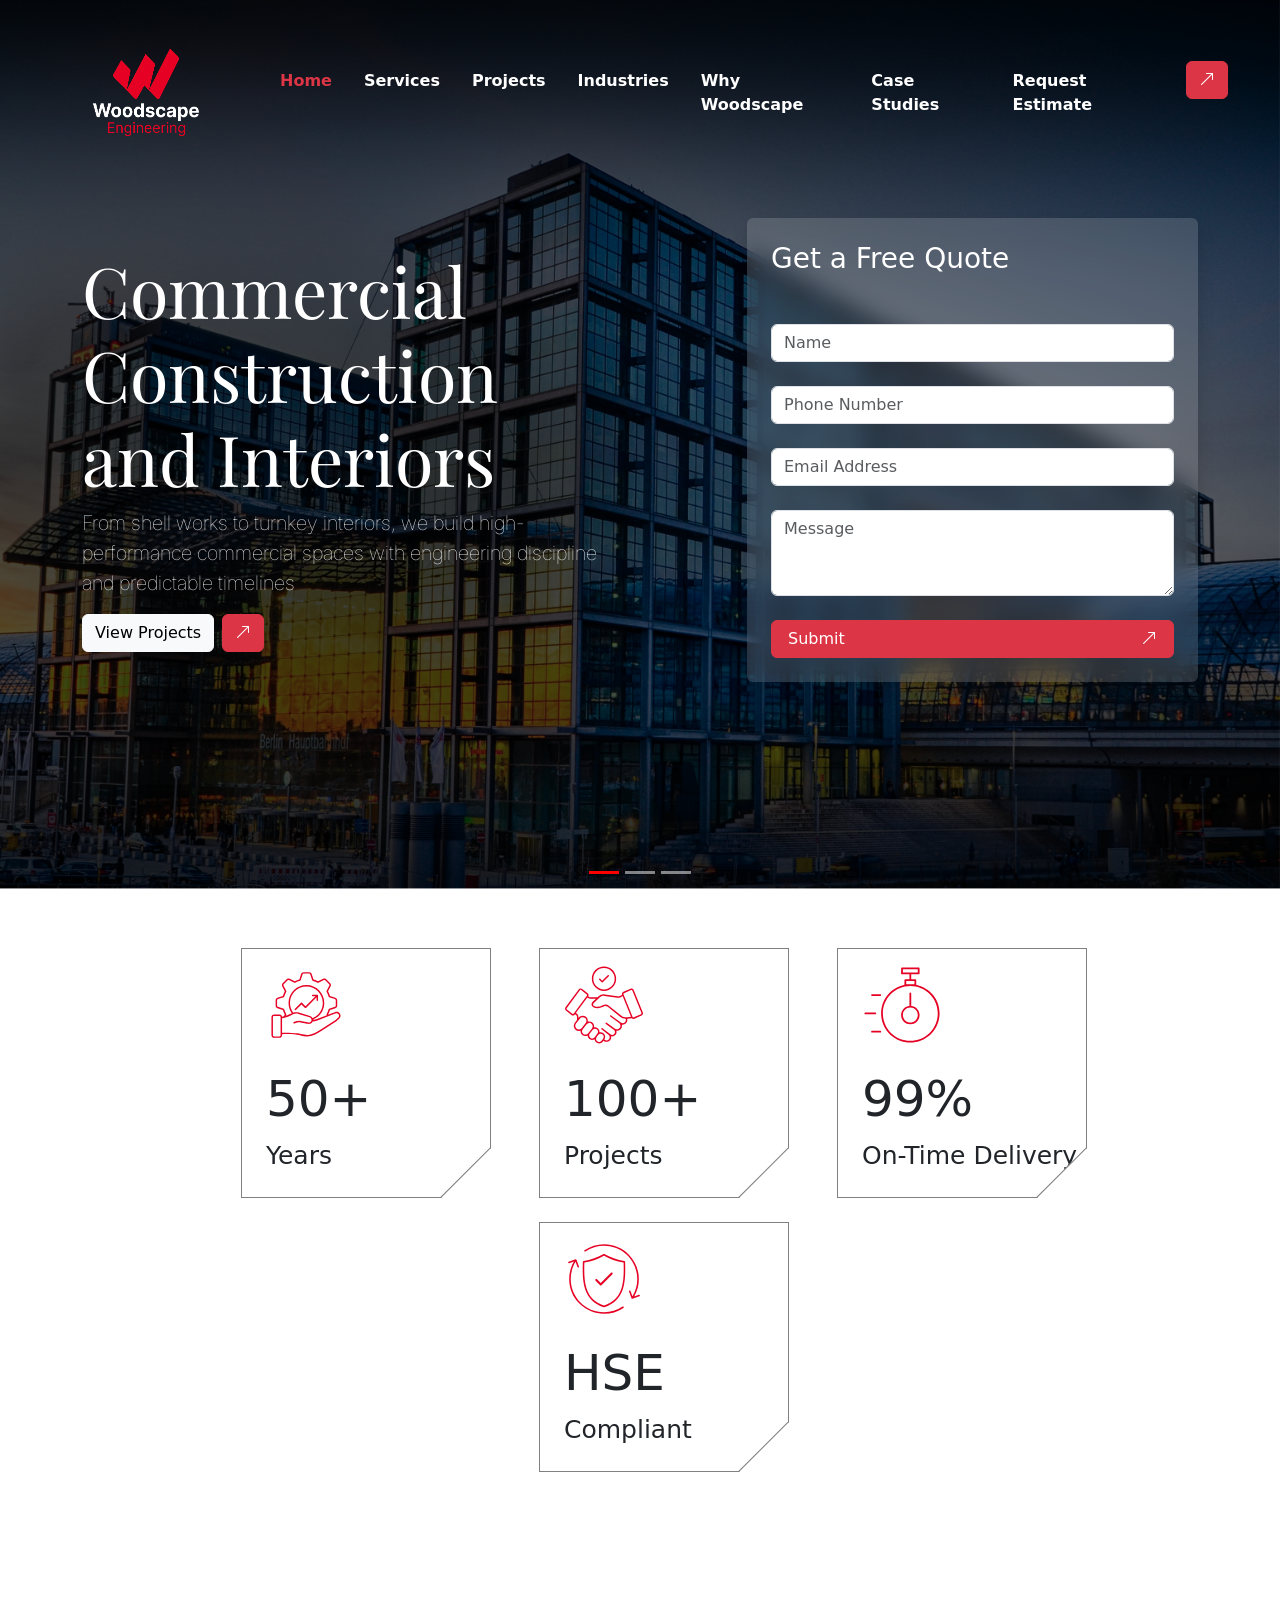
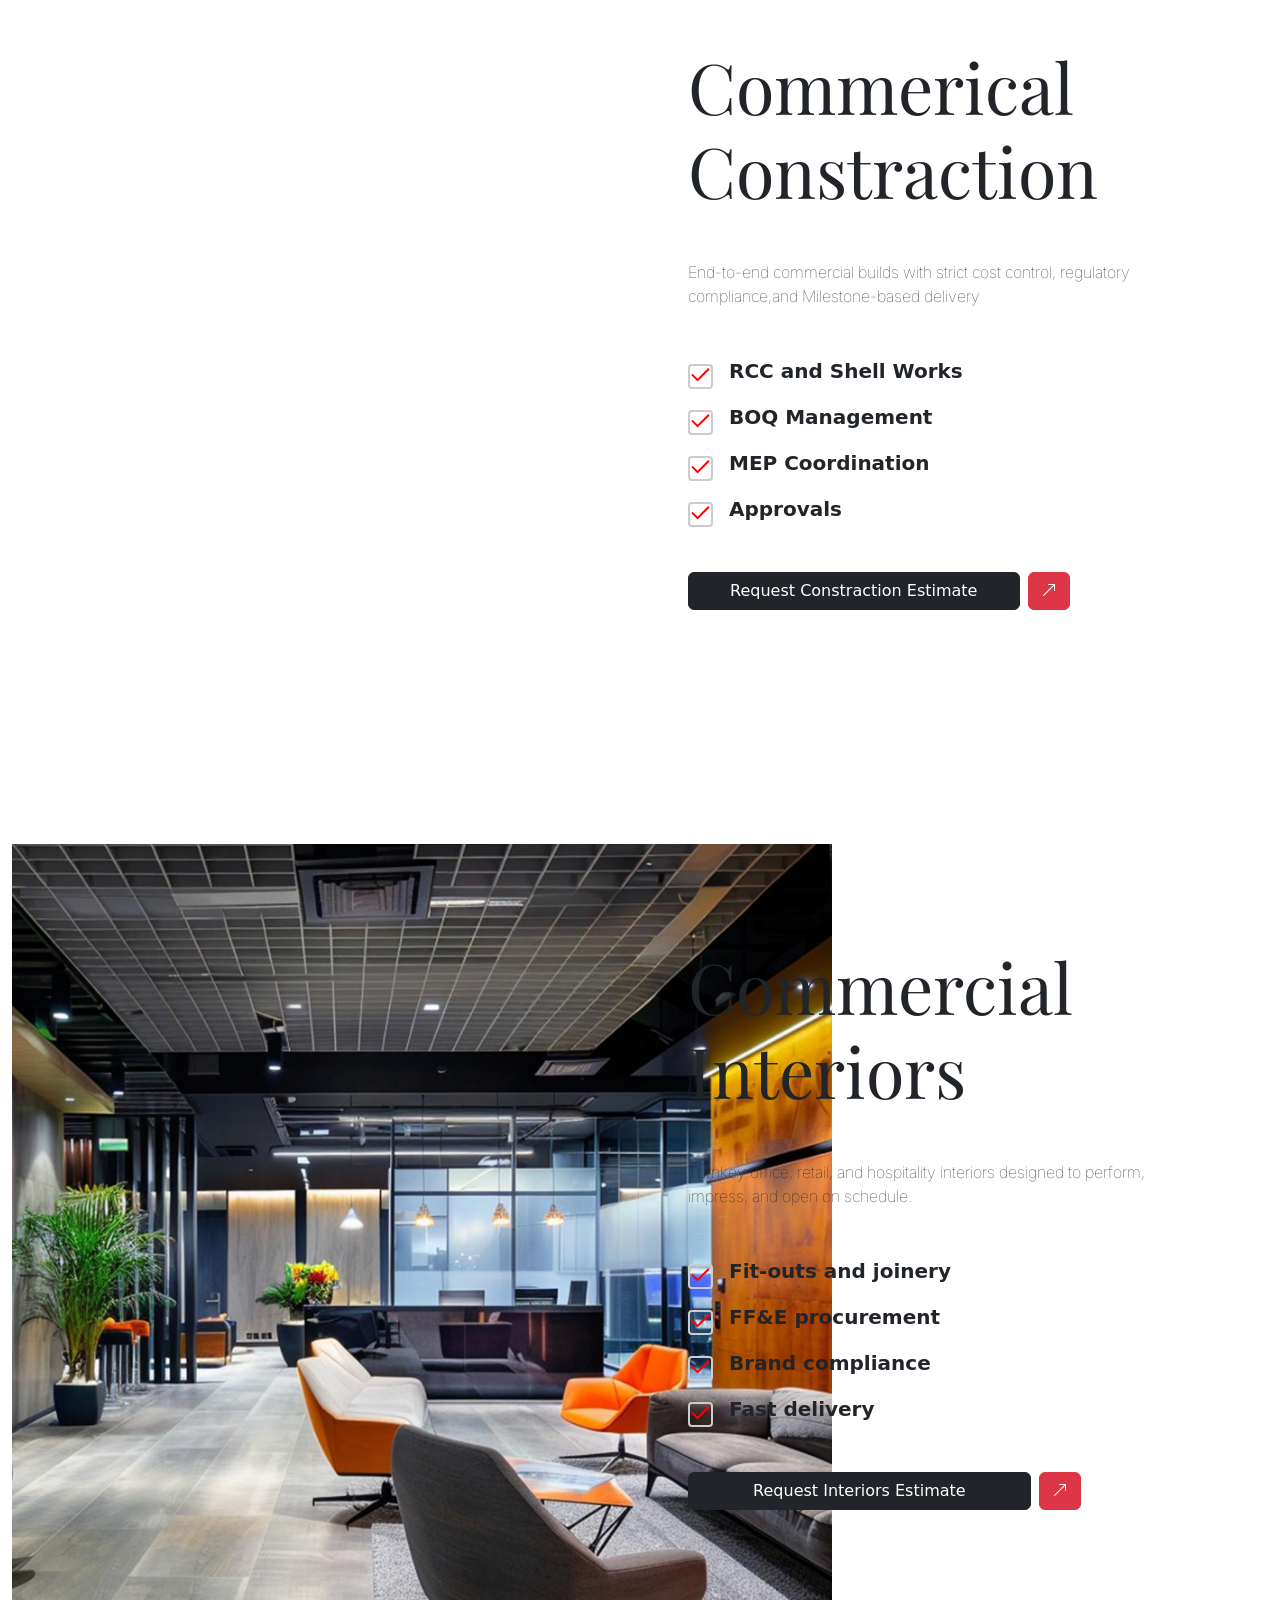
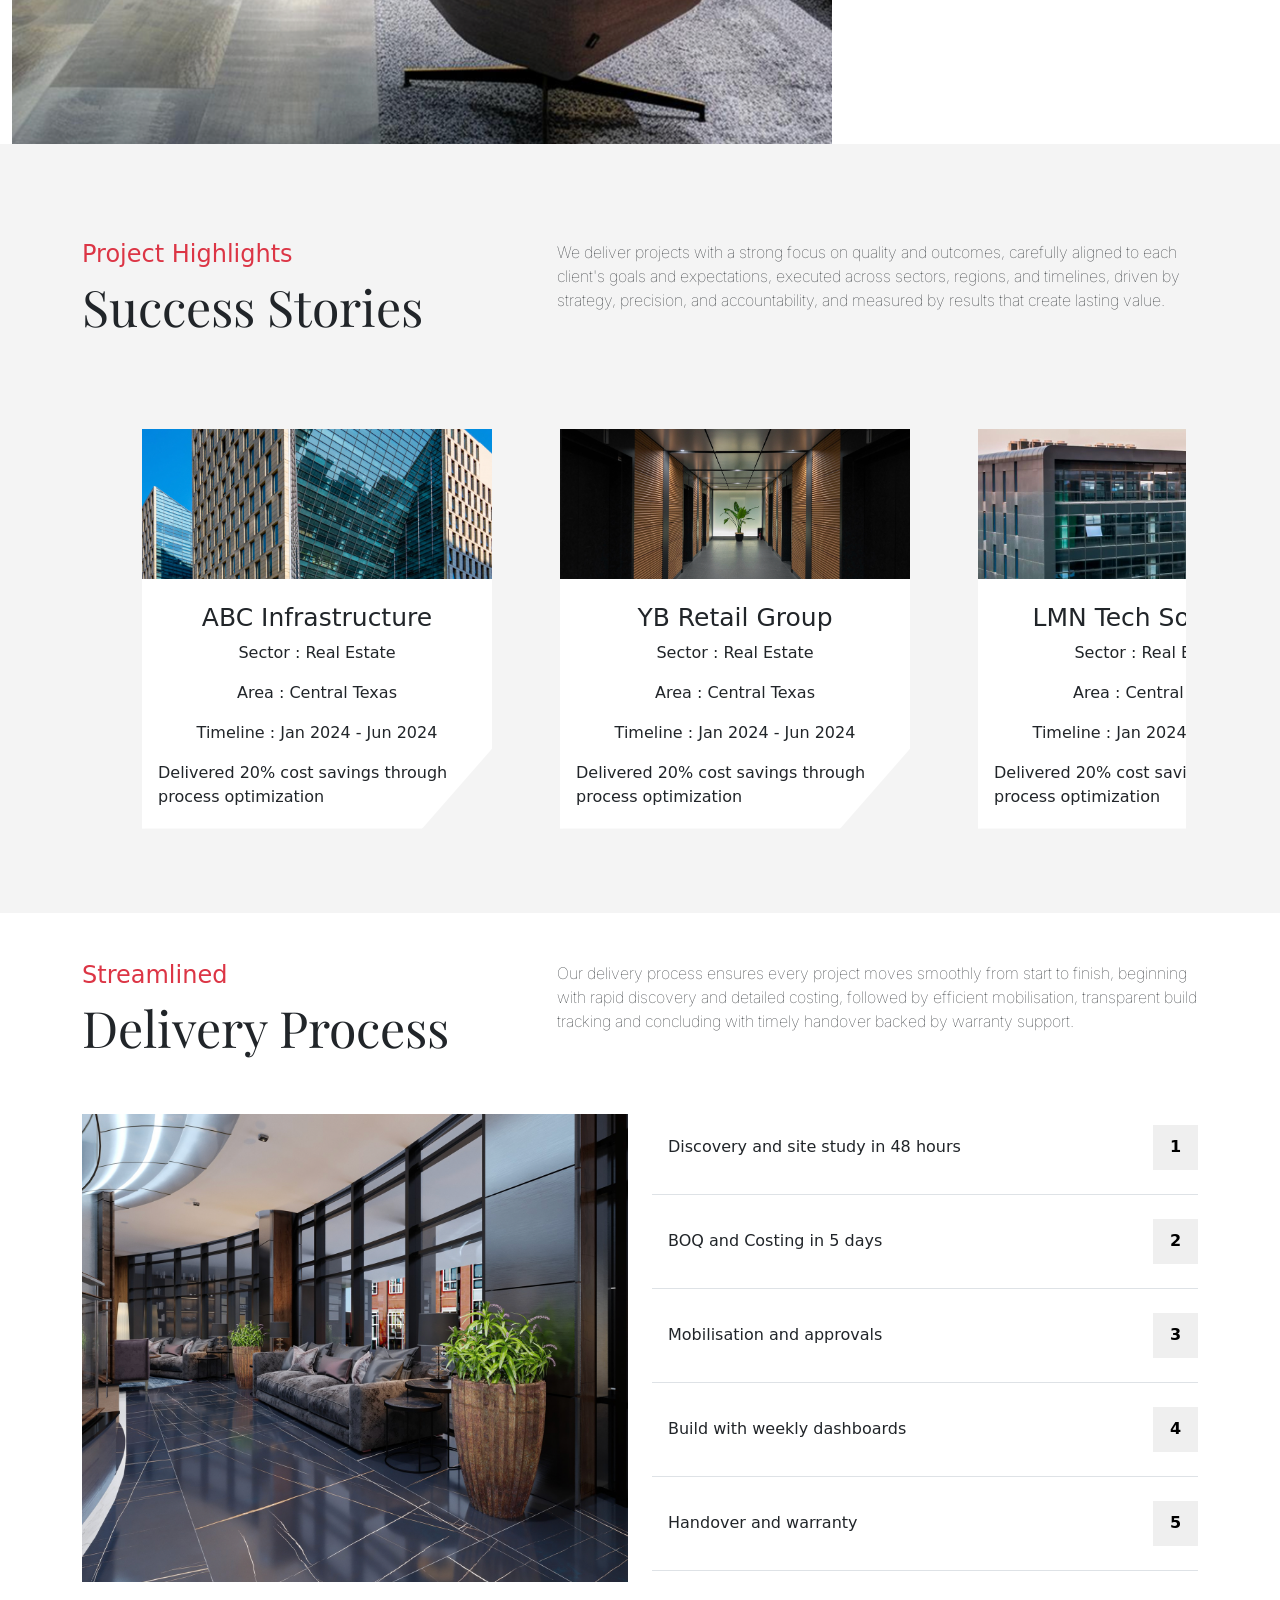
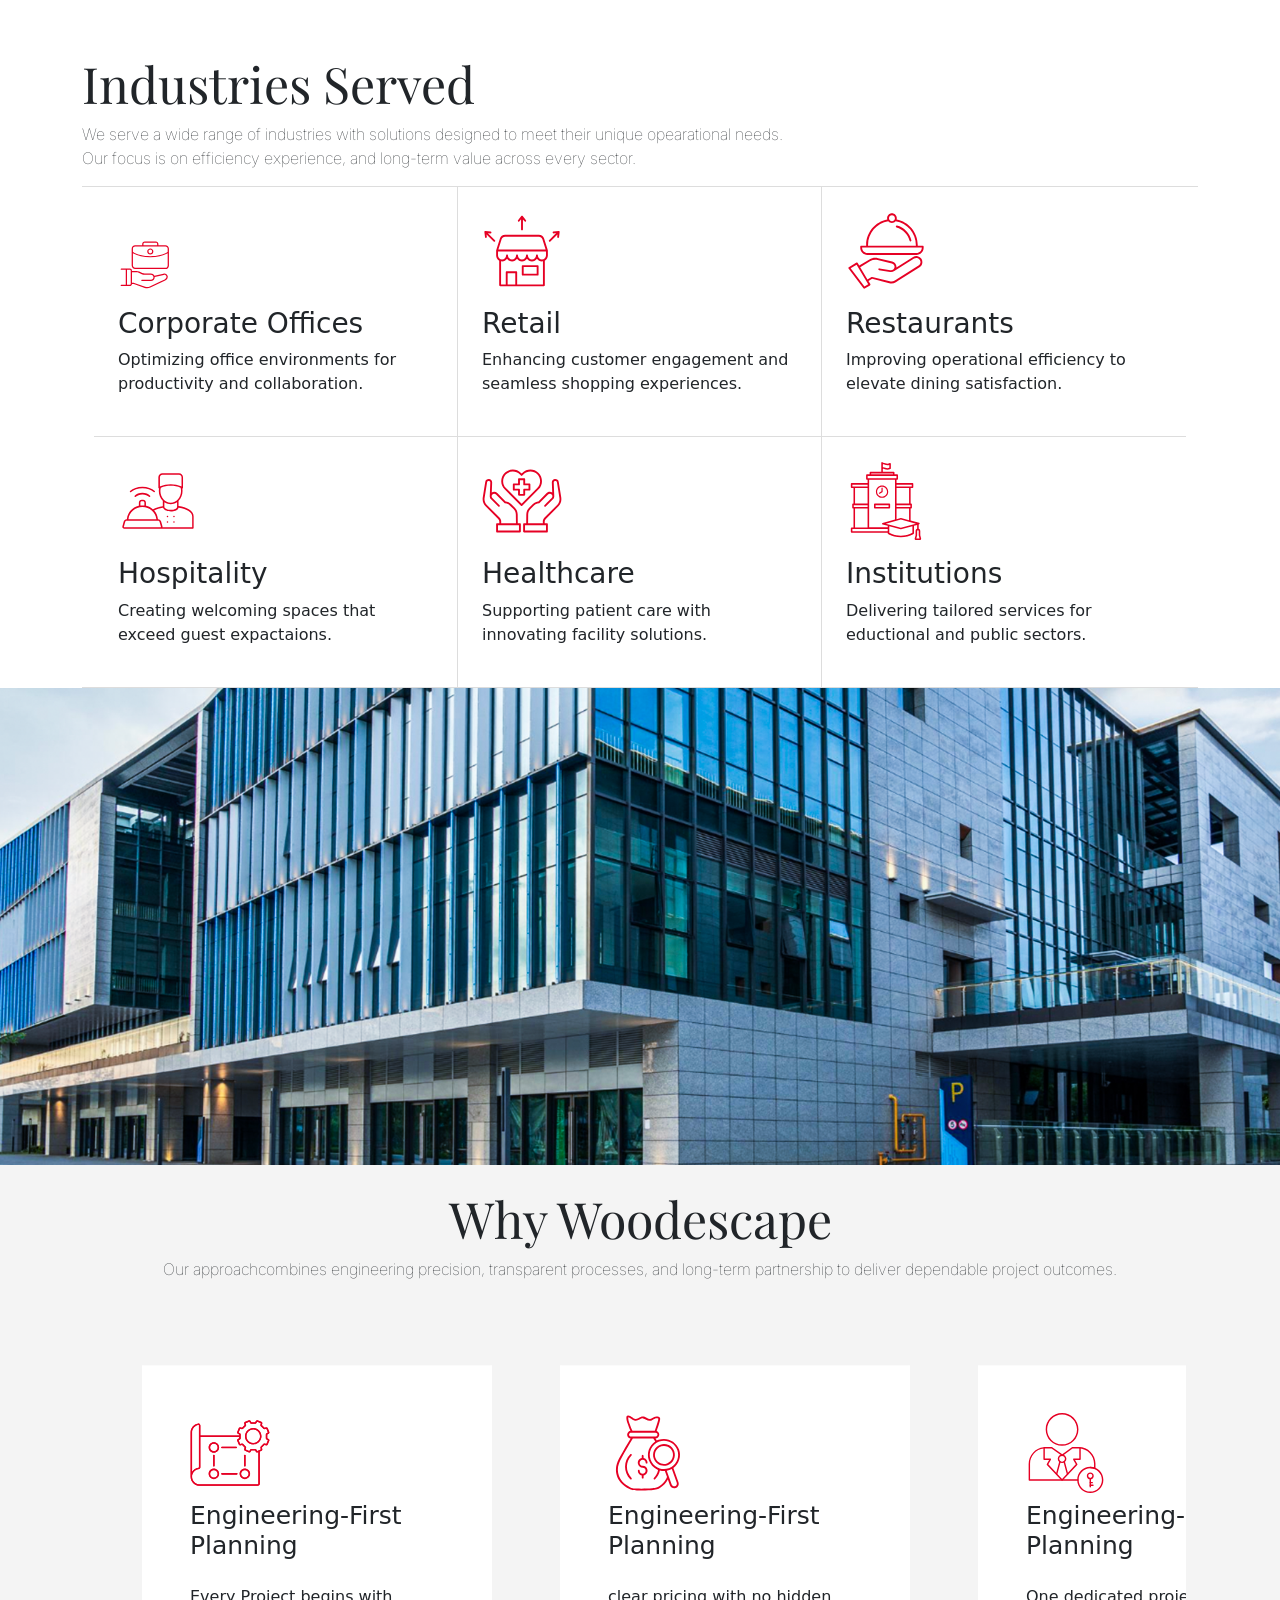
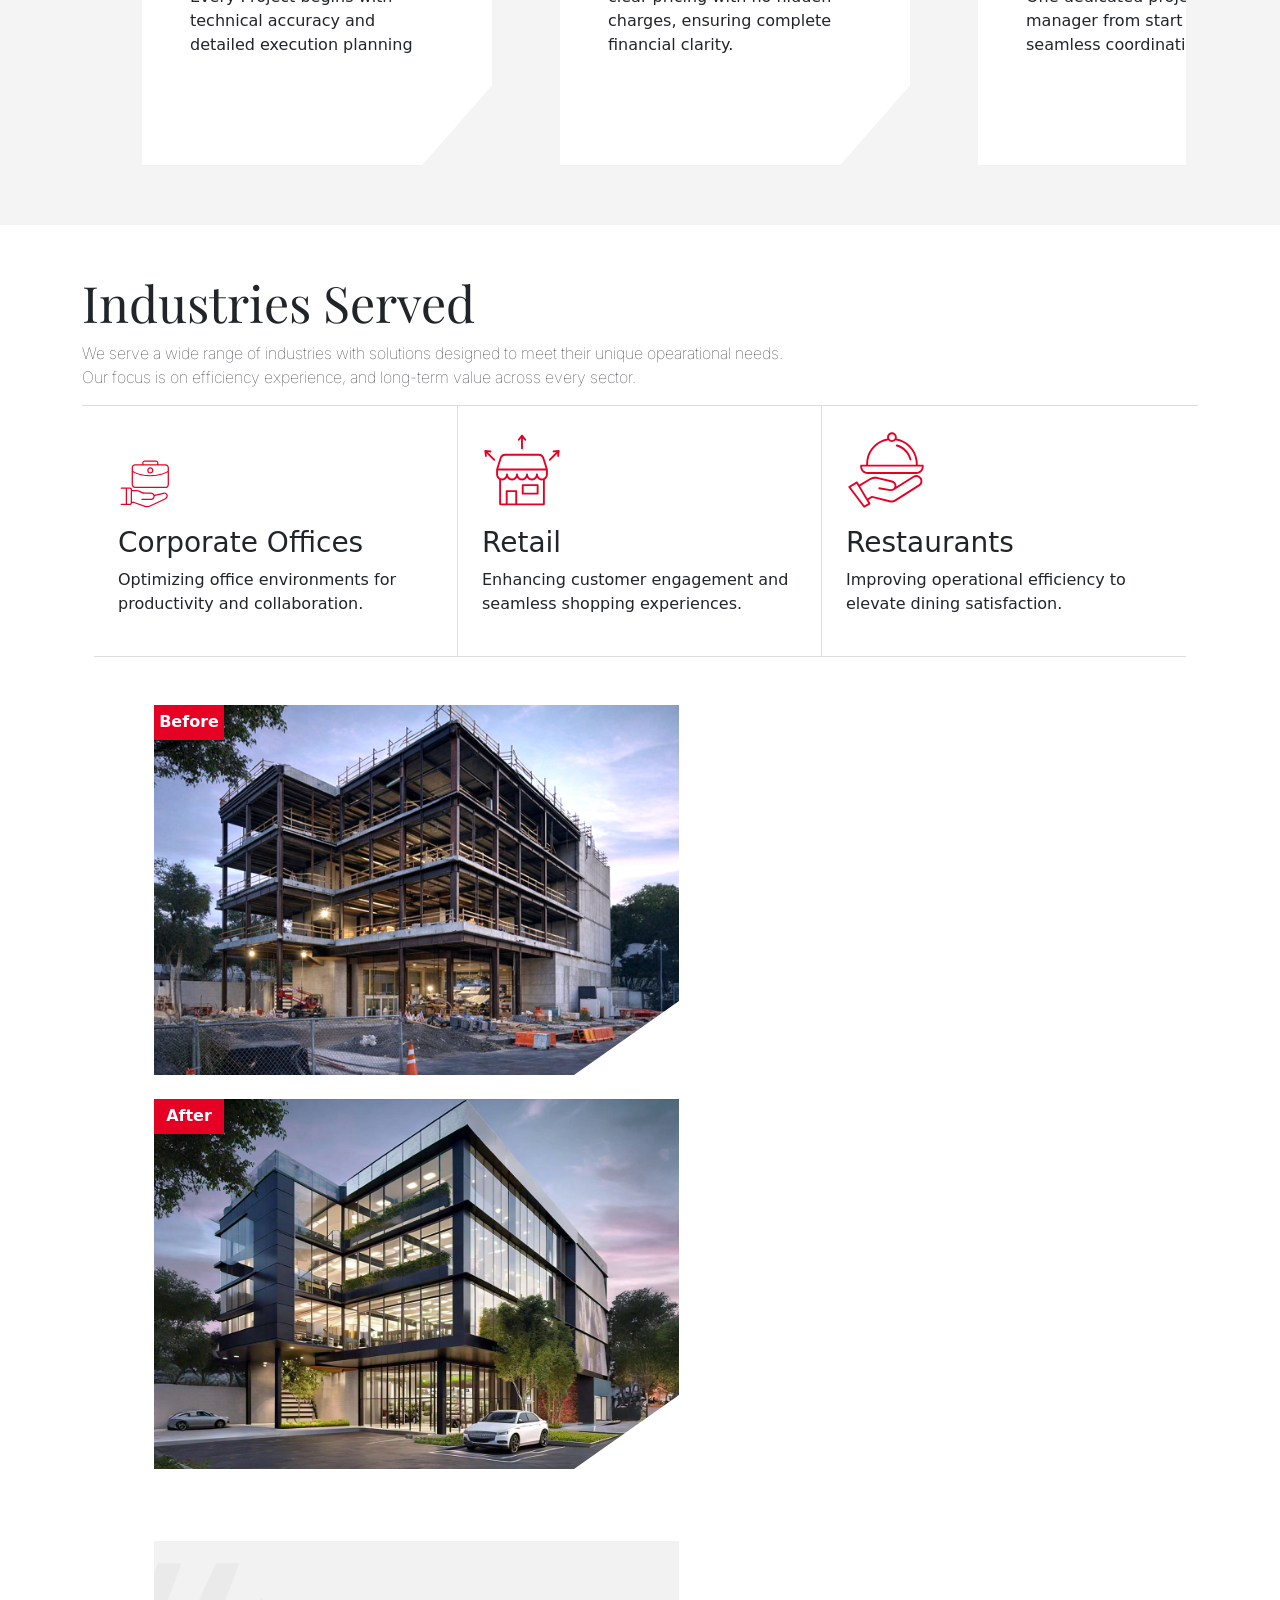
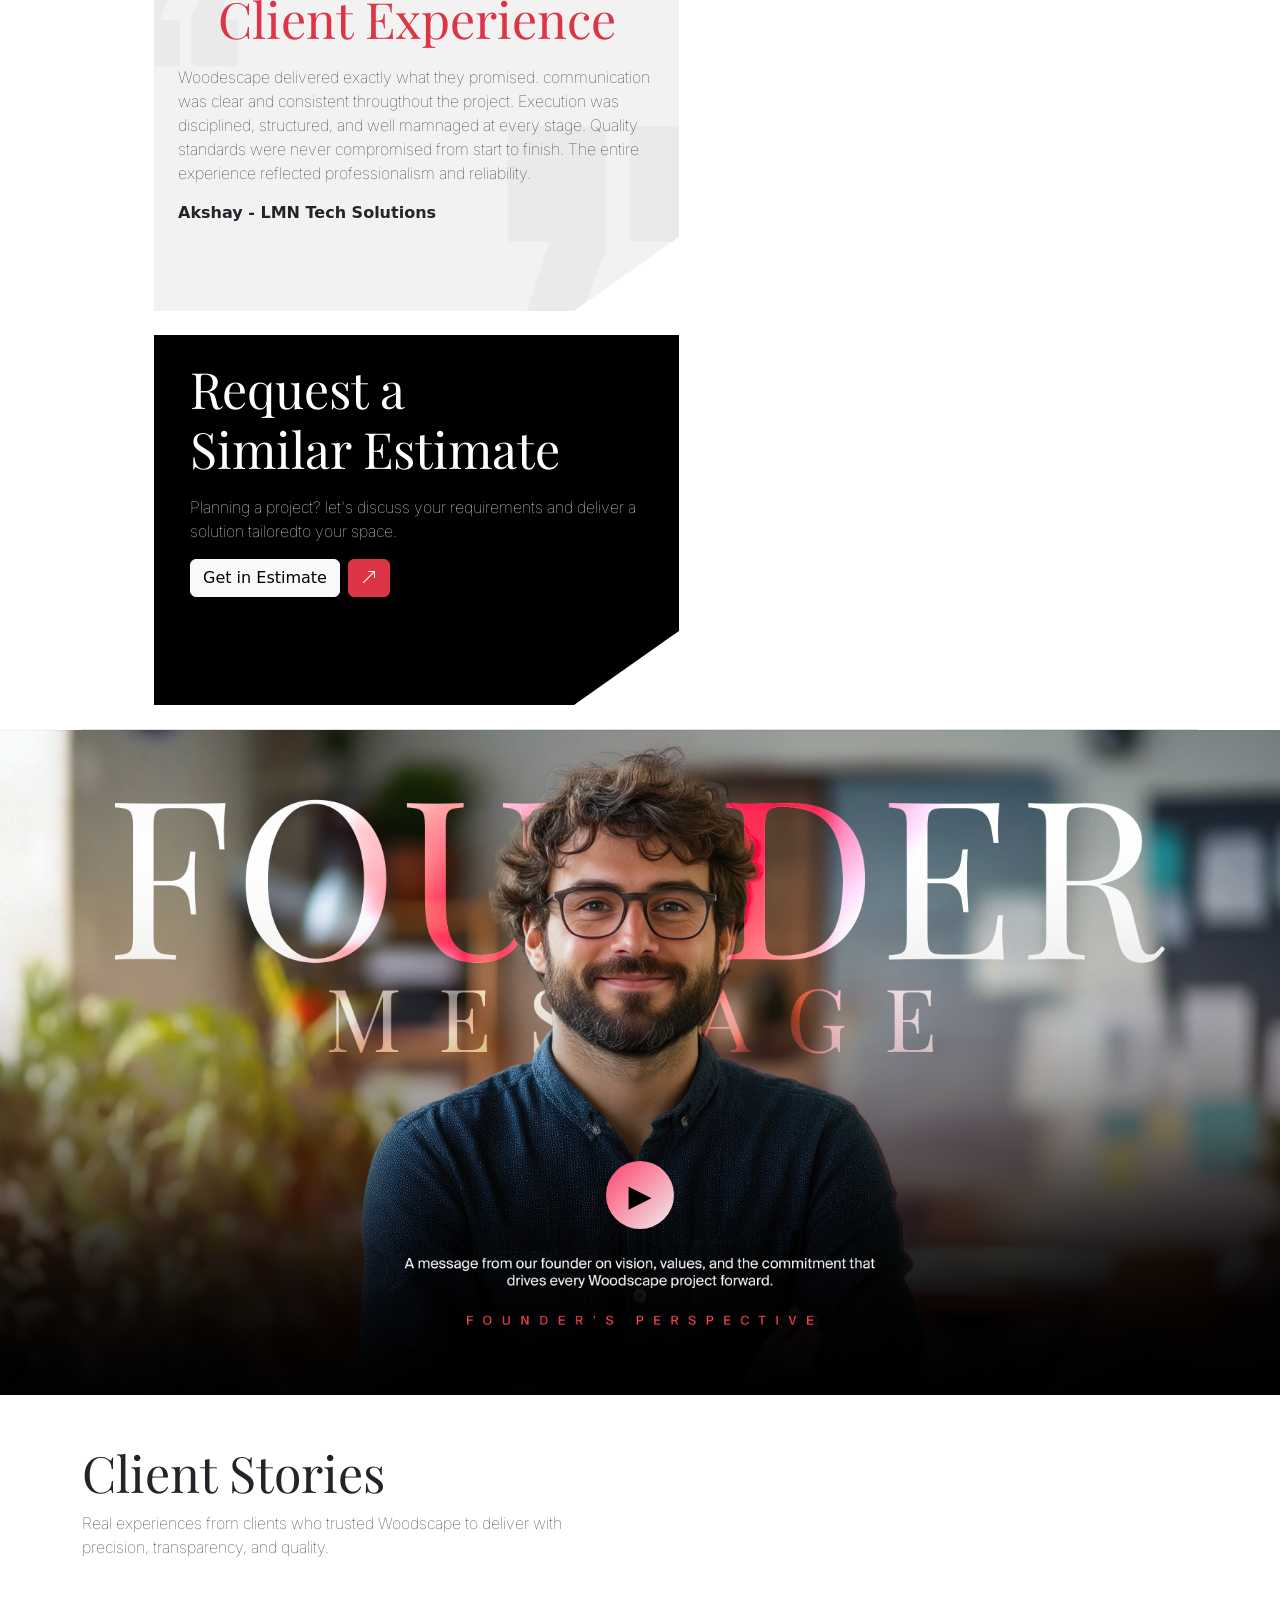
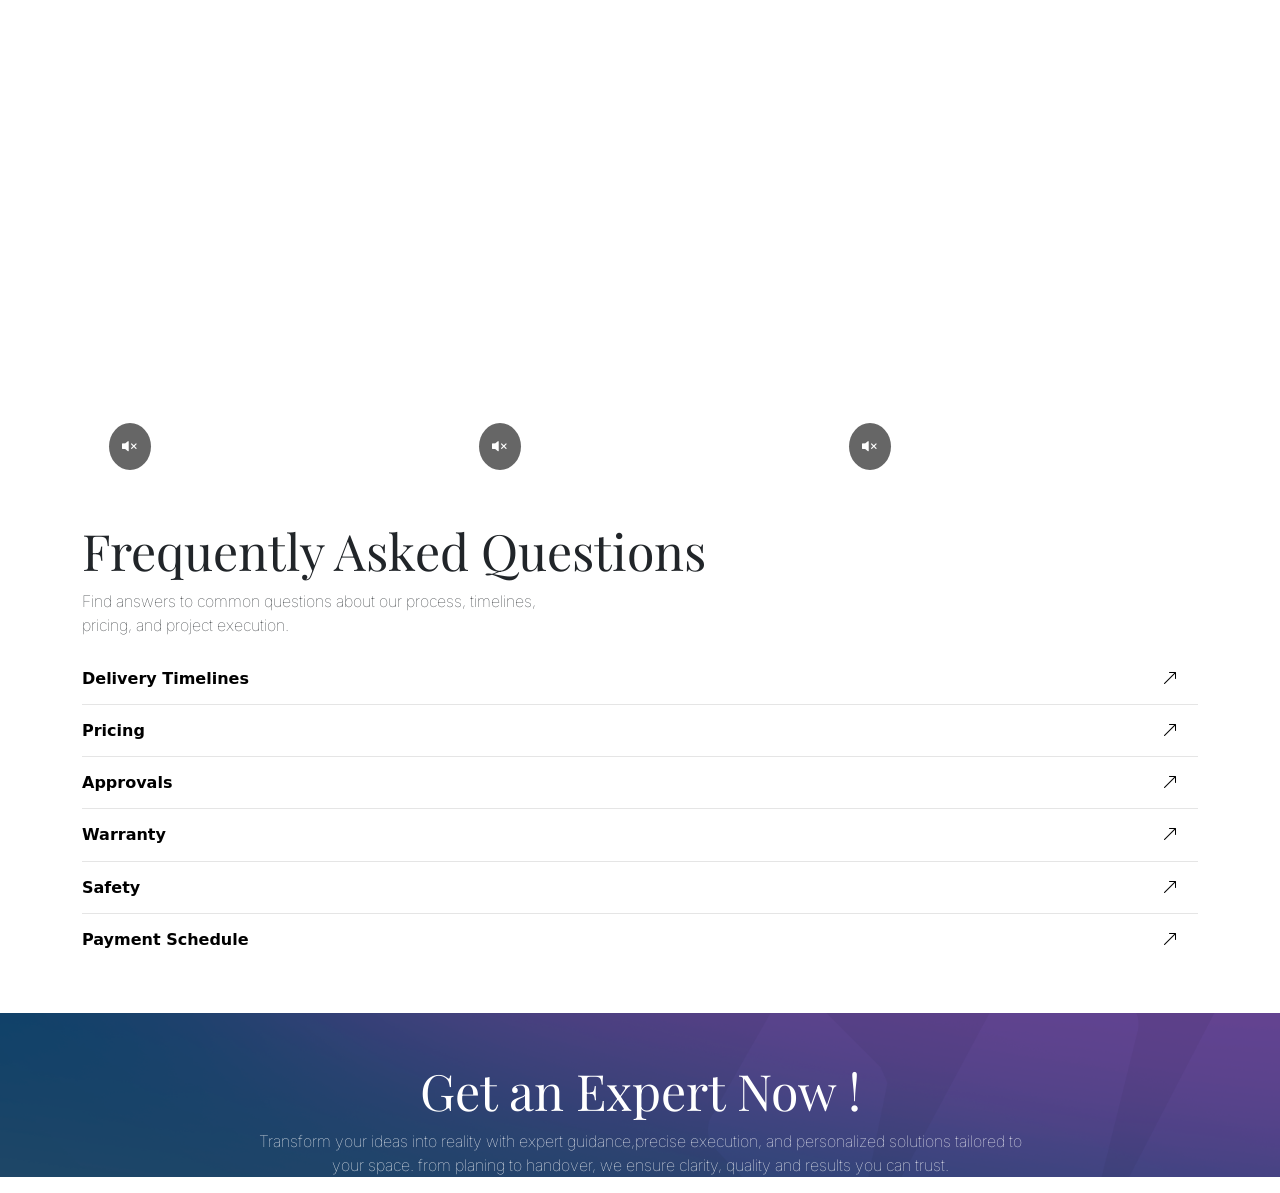
==== index.html @ 1abcd447 "update" ====
<!DOCTYPE html>
<html lang="en">
<head>
    <meta charset="UTF-8">
    <meta name="viewport" content="width=device-width, initial-scale=1.0">
    <title>Woodescape</title>
    <link rel="stylesheet" href="css/bootstrap.min.css">
    <link rel="stylesheet" href="css/index.css">
    <link rel="stylesheet" href="https://cdn.jsdelivr.net/npm/bootstrap-icons@1.13.1/font/bootstrap-icons.min.css">
    <link rel="preconnect" href="https://fonts.googleapis.com">
    <link rel="preconnect" href="https://fonts.gstatic.com" crossorigin>
    <link href="https://fonts.googleapis.com/css2?family=Playfair+Display:ital,wght@0,400..900;1,400..900&family=Questrial&display=swap" rel="stylesheet">
    <link rel="preconnect" href="https://fonts.googleapis.com">
    <link rel="preconnect" href="https://fonts.gstatic.com" crossorigin>
    <link href="https://fonts.googleapis.com/css2?family=Inter:ital,opsz,wght@0,14..32,100..900;1,14..32,100..900&family=Playfair+Display:ital,wght@0,400..900;1,400..900&family=Questrial&display=swap" rel="stylesheet">

</head>
<body>

    <!-- header section here -->
   <section class="header container-fluid p-0">
    <!-- navbar -->
        <nav class="navbar navbar-expand-lg bg-transparent header-nav">
            <div class="container-fluid align-items-center fw-bold">
                <a class="navbar-brand text-white ms-4" href="#"><img src="brand/Woodescape Logo.png" alt="" style="width: 220px; height: 160px;"></a>

                <button class="navbar-toggler" type="button" data-bs-toggle="collapse"
                    data-bs-target="#navbarSupportedContent" aria-controls="navbarSupportedContent"
                    aria-expanded="false" aria-label="Toggle navigation">
                    <span class="navbar-toggler-icon"></span>
                </button>

                <div class="collapse navbar-collapse me-4" id="navbarSupportedContent">
                    <ul class="navbar-nav ms-auto mb-2 mb-lg-0">
                        <li class="nav-item me-3">
                            <a class="nav-link text-danger" href="#">Home</a>
                        </li>

                        <li class="nav-item me-3">
                            <a class="nav-link text-white" href="#">Services</a>
                        </li>
                         <li class="nav-item me-3">
                            <a class="nav-link text-white" href="#">Projects</a>
                        </li>
                         <li class="nav-item me-3">
                            <a class="nav-link text-white" href="#">Industries</a>
                        </li>
                         <li class="nav-item me-3">
                            <a class="nav-link text-white" href="#">Why Woodscape</a>
                        </li>
                        <li class="nav-item me-3">
                            <a class="nav-link text-white" href="#">Case Studies</a>
                        </li>
                        <li class="nav-item me-3">
                            <a class="nav-link text-white" href="#">Request Estimate</a>
                        </li>
                        <li class="nav-item me-3">
                            <a class="btn btn-danger text-white" href="#"><i class="bi bi-arrow-up-right"></i></a>
                        </li>
                        
                    </ul>
                </div>
            </div>
        </nav>
       <!-- Carousel Images Only -->
        <div id="heroCarousel" class="carousel slide" data-bs-ride="carousel" data-bs-interval="6000">
            <!-- Indicators -->
                <div class="carousel-indicators">
                <button type="button" data-bs-target="#heroCarousel" data-bs-slide-to="0" class="active"></button>
                <button type="button" data-bs-target="#heroCarousel" data-bs-slide-to="1"></button>
                <button type="button" data-bs-target="#heroCarousel" data-bs-slide-to="2"></button>
                </div>

            <div class="carousel-inner">

                <div class="carousel-item active">
                    <img src="images/homebanner.png" class="d-block w-100 carousel-img">
                </div>

                <div class="carousel-item">
                    <img src="images/homebanner.png" class="d-block w-100 carousel-img">
                </div>

                <div class="carousel-item">
                    <img src="images/homebanner.png" class="d-block w-100 carousel-img">
                </div>

            </div>
        </div>


        <!-- 🔥 STATIC CONTENT OVER CAROUSEL -->
        <div class="hero-overlay d-flex align-items-center">
            <div class="container">
                <div class="row align-items-center">

                    <!-- Left Content -->
                    <div class="col-md-6 text-white">
                        <h2 class="fw-light playfair-display-title" style="font-size:70px;">
                            Commercial Construction and Interiors
                        </h2>

                        <p class="lead inter-para">
                            From shell works to turnkey interiors, we build high-performance commercial spaces with engineering discipline and predictable timelines
                        </p>

                        <div class="d-flex">
                            <a href="" class="btn btn-light me-2">View Projects</a>
                            <a class="btn btn-danger text-white" href="#"><i class="bi bi-arrow-up-right"></i></a>
                        </div>
                    </div>

                    <!-- Right Form -->
                    <div class="col-md-5 offset-md-1">
                        <div class="card form-card p-4 shadow border-0">
                            <h3 class="mb-5">Get a Free Quote</h3>

                            <form>
                                <div class="mb-4">
                                    <input type="text" class="form-control" placeholder="Name">
                                </div>

                                <div class="mb-4">
                                    <input type="tel" class="form-control" placeholder="Phone Number">
                                </div>

                                <div class="mb-4">
                                    <input type="email" class="form-control" placeholder="Email Address">
                                </div>

                                <div class="mb-4">
                                    <textarea class="form-control" rows="3" placeholder="Message"></textarea>
                                </div>

                                <button class="btn btn-danger w-100 d-flex justify-content-between align-items-center px-3">
                                    <span>Submit</span>
                                    <i class="bi bi-arrow-up-right"></i>
                                </button>
                            </form>
                        </div>
                    </div>

                </div>
            </div>
        </div>

   </section>
   <!-- num-count -->
   <section class="container d-flex mt-5 mb-5 num-count justify-content-center flex-wrap">
       <div class="square ms-5 mb-4">
            <div class="square2">
                <img src="/Icons/industry-01.svg" alt="" height="80px" width="80px" class="ms-4 mt-3">
                <h2 class="ms-4 mt-4" style="font-size: 50px;">50+</h2>
                <p class="ms-4" style="font-size: 25px;">Years</p>
            </div>
       </div>
       <div class="square ms-5 mb-4">
            <div class="square2">
                <img src="/Icons/deal-01.svg" alt="" height="80px" width="80px" class="ms-4 mt-3">
                <h2 class="ms-4 mt-4" style="font-size: 50px;">100+</h2>
                <p class="ms-4" style="font-size: 25px;">Projects</p>
            </div>
       </div>
       <div class="square ms-5 mb-4">
            <div class="square2">
                <img src="/Icons/on-time.svg" alt="" height="80px" width="80px" class="ms-4 mt-3">
                <h2 class="ms-4 mt-4" style="font-size: 50px;">99%</h2>
                <p class="ms-4" style="font-size: 25px;">On-Time Delivery</p>
            </div>
       </div>
       <div class="square ms-5 mb-4">
            <div class="square2">
                <img src="/Icons/regulatory-compliance-01.svg" alt="" height="80px" width="80px" class="ms-4 mt-3">
                <h2 class="ms-4 mt-4" style="font-size: 50px;">HSE</h2>
                <p class="ms-4" style="font-size: 25px;">Compliant</p>
            </div>
       </div>

   </section>

   <!-- commercial-constraction -->
   <section class="Commerical-Constraction container-fluid d-flex flex-wrap">
        <div class="sideimg sideimg-1">
            
        </div>
        <div class="content">
            <h2 class="ms-5 playfair-display-title" style="font-size: 70px; margin-top: 100px;">Commerical <br>Constraction</h2>
            <p class="ms-5 mt-5 mb-5 inter-para ">End-to-end commercial builds with strict cost control, regulatory <br> compliance,and Milestone-based delivery </p>
            <div class="form-check ms-5 align-items-center mt-3 md-2">
                <input class="form-check-input mt-2" type="checkbox" value="" id="checkChecked" checked>
                <label class="form-check-label fs-5 fw-bold ms-3" for="checkChecked">
                    RCC and Shell Works
                </label>
            </div>
            <div class="form-check ms-5 align-items-center mt-3"md-2>
                <input class="form-check-input mt-2" type="checkbox" value="" id="checkChecked" checked>
                <label class="form-check-label fs-5 fw-bold ms-3" for="checkChecked">
                    BOQ Management
                </label>
            </div>
        <div class="form-check ms-5 align-items-center mt-3"md-2>
                <input class="form-check-input mt-2" type="checkbox" value="" id="checkChecked" checked>
                <label class="form-check-label fs-5 fw-bold ms-3" for="checkChecked">
                    MEP Coordination
                </label>
            </div>
            <div class="form-check ms-5 align-items-center mt-3"md-2>
                <input class="form-check-input mt-2" type="checkbox" value="" id="checkChecked" checked>
                <label class="form-check-label fs-5 fw-bold ms-3" for="checkChecked">
                    Approvals
                </label>
            </div>
            <div class="d-flex mt-5 ms-5">
                <button type="submit" class="btn btn-dark w-75 px-3">
                    <span>Request Constraction Estimate</span>
                </button>
                <a class="btn btn-danger text-white ms-2" href="#"><i class="bi bi-arrow-up-right"></i></a>
            </div>
        </div>
   </section>
   <!-- commercial interiers -->
   <section class="Commerical-Constraction container-fluid d-flex flex-wrap">
        <div class="sideimg">
            <img src="images/interior-banner.png" alt="" width="820px" class="h-100">
        </div>
        <div class="content">
            <h2 class="ms-5 playfair-display-title" style="font-size: 70px; margin-top: 100px;">Commercial <br> Interiors</h2>
            <p class="ms-5 mt-5 mb-5 inter-para">Turnkey office, retail, and hospitality interiors designed to perform, <br> impress, and open on schedule. </p>
            <div class="form-check ms-5 align-items-center mt-3 md-2">
                <input class="form-check-input mt-2" type="checkbox" value="" id="checkChecked" checked>
                <label class="form-check-label fs-5 fw-bold ms-3" for="checkChecked">
                    Fit-outs and joinery
                </label>
            </div>
            <div class="form-check ms-5 align-items-center mt-3"md-2>
                <input class="form-check-input mt-2" type="checkbox" value="" id="checkChecked" checked>
                <label class="form-check-label fs-5 fw-bold ms-3" for="checkChecked">
                    FF&E procurement
                </label>
            </div>
        <div class="form-check ms-5 align-items-center mt-3"md-2>
                <input class="form-check-input mt-2" type="checkbox" value="" id="checkChecked" checked>
                <label class="form-check-label fs-5 fw-bold ms-3" for="checkChecked">
                    Brand compliance
                </label>
            </div>
            <div class="form-check ms-5 align-items-center mt-3"md-2>
                <input class="form-check-input mt-2" type="checkbox" value="" id="checkChecked" checked>
                <label class="form-check-label fs-5 fw-bold ms-3" for="checkChecked">
                    Fast delivery 
                </label>
            </div>
            <div class="d-flex mt-5 ms-5">
                <button type="submit" class="btn btn-dark w-75 px-3">
                    <span>Request Interiors Estimate</span>
                </button>
                <a class="btn btn-danger text-white ms-2" href="#"><i class="bi bi-arrow-up-right"></i></a>
            </div>
        </div>
   </section>
    <!-- success-story -->
   <section class="success-story pb-5" style="background-color: #f4f4f4;">
         <!-- Heading Row -->
        <div class="container pt-5">
             <div class="row mt-5 align-items-start">

            <div class="col-lg-5">
                <h4 class="text-danger">Project Highlights</h4>
                <h2 class="playfair-display-title" style="font-size: 50px;">
                    Success Stories
                </h2>
            </div>

            <div class="col-lg-7">
                <p class="inter-para">
                    We deliver projects with a strong focus on quality and outcomes, carefully aligned
                    to each client's goals and expectations, executed across sectors, regions, and 
                    timelines, driven by strategy, precision, and accountability, and measured by results
                    that create lasting value.
                </p>
            </div>

        </div>
        </div>
       
        <div class="container d-flex mt-4">
            <!-- slider card here -->
            <div class="square-slider container-fluid">

                <div class="scroll-row">
                    <div class="square ms-5 mb-4">
                        <img src="images/ABC Infrastructure.png" alt="" height="150px" width="100%">
                        <div class="square2">
                            <h2 class="text-center mt-4" style="font-size: 25px;">ABC Infrastructure</h2>
                            <p class="text-center">Sector : Real Estate</p>
                            <p class="text-center">Area  :  Central Texas</p>
                            <p class="text-center">Timeline : Jan 2024 - Jun 2024</p>
                            <p class="ms-3 me-3">Delivered 20% cost savings through process optimization</p>
                        </div>
                    </div>
                    <div class="square ms-5 mb-4">
                        <img src="images/YB Retail Group.png" alt="" height="150px" width="100%">
                        <div class="square2">
                            <h2 class="text-center mt-4" style="font-size: 25px;">YB Retail Group</h2>
                            <p class="text-center">Sector : Real Estate</p>
                            <p class="text-center">Area  :  Central Texas</p>
                            <p class="text-center">Timeline : Jan 2024 - Jun 2024</p>
                            <p class="ms-3 me-3">Delivered 20% cost savings through process optimization</p>
                        </div>
                    </div>
                    <div class="square ms-5 mb-4">
                        <img src="images/lmn tech solutions.png" alt="" height="150px" width="100%">
                        <div class="square2">
                            <h2 class="text-center mt-4" style="font-size: 25px;">LMN Tech Solutions</h2>
                            <p class="text-center">Sector : Real Estate</p>
                            <p class="text-center">Area  :  Central Texas</p>
                            <p class="text-center">Timeline : Jan 2024 - Jun 2024</p>
                            <p class="ms-3 me-3">Delivered 20% cost savings through process optimization</p>
                        </div>
                    </div>
                     <div class="square ms-5 mb-4">
                        <img src="images/lmn tech solutions.png" alt="" height="150px" width="100%">
                        <div class="square2">
                            <h2 class="text-center mt-4" style="font-size: 25px;">LMN Tech Solutions</h2>
                            <p class="text-center">Sector : Real Estate</p>
                            <p class="text-center">Area  :  Central Texas</p>
                            <p class="text-center">Timeline : Jan 2024 - Jun 2024</p>
                            <p class="ms-3 me-3">Delivered 20% cost savings through process optimization</p>
                        </div>
                    </div>
                    <div class="square ms-5 mb-4">
                        <img src="images/lmn tech solutions.png" alt="" height="150px" width="100%">
                        <div class="square2">
                            <h2 class="text-center mt-4" style="font-size: 25px;">LMN Tech Solutions</h2>
                            <p class="text-center">Sector : Real Estate</p>
                            <p class="text-center">Area  :  Central Texas</p>
                            <p class="text-center">Timeline : Jan 2024 - Jun 2024</p>
                            <p class="ms-3 me-3">Delivered 20% cost savings through process optimization</p>
                        </div>
                    </div>
                </div>
            </div>
        </div>
   </section>

    <!-- delivery-story -->
    <section class="delivery container pb-5">

        <!-- Heading Row -->
        <div class="row mt-5 align-items-start">

            <div class="col-lg-5">
                <h4 class="text-danger">Streamlined</h4>
                <h2 class="playfair-display-title" style="font-size: 50px;">
                    Delivery Process
                </h2>
            </div>

            <div class="col-lg-7">
                <p class="inter-para">
                    Our delivery process ensures every project moves smoothly from start to
                    finish, beginning with rapid discovery and detailed costing, followed by
                    efficient mobilisation, transparent build tracking and concluding with timely 
                    handover backed by warranty support.
                </p>
            </div>

        </div>


        <!-- Banner + Points Row -->
        <div class="row mt-5 align-items-center">

            <!-- Image -->
            <div class="col-lg-6 mb-4">
                <img src="images/delivery-process.png" alt="" class="img-fluid">
            </div>

            <!-- Points -->
            <div class="col-lg-6">

                <div class="d-flex justify-content-between align-items-center border-bottom pb-4 mb-4">
                    <span class="ms-3">Discovery and site study in 48 hours</span>
                    <div class="step-square">1</div>
                </div>

                <div class="d-flex justify-content-between align-items-center border-bottom pb-4 mb-4">
                    <span class="ms-3">BOQ and Costing in 5 days</span>
                    <div class="step-square">2</div>
                </div>

                <div class="d-flex justify-content-between align-items-center border-bottom pb-4 mb-4">
                    <span class="ms-3">Mobilisation and approvals</span>
                    <div class="step-square">3</div>
                </div>

                <div class="d-flex justify-content-between align-items-center border-bottom pb-4 mb-4">
                    <span class="ms-3">Build with weekly dashboards</span>
                    <div class="step-square">4</div>
                </div>

                <div class="d-flex justify-content-between align-items-center border-bottom pb-4 mb-4">
                    <span class="ms-3">Handover and warranty</span>
                    <div class="step-square">5</div>
                </div>

            </div>


        </div>

    </section>

    <!-- Industries Served -->
    <section class="industries-served container">
        <div class="content">
            <h2 class="playfair-display-title" style="font-size: 50px;">Industries Served</h2>
            <p class="inter-para">We serve a wide range of industries with solutions designed to meet their unique opearational needs. <br>
                Our focus is on efficiency experience, and long-term value across every sector.
            
            </p>
        </div>
        <div class="container text-center grid-wrapper">

            <div class="row g-0">

                <div class="col-md-4">
                    <div class="grid-lines text-start p-4 d-flex align-items-start">
                        <img src="Icons/employment.svg" height="80">
                        <h3 class="mt-3">Corporate Offices</h3>
                        <p class="text-start">Optimizing office environments for productivity and collaboration.</p>
                    </div>
                </div>

                <div class="col-md-4">
                    <div class="grid-lines text-start p-4 d-flex align-items-start">
                        <img src="Icons/expansion.svg" height="80">
                        <h3 class="mt-3">Retail</h3>
                        <p class="text-start">Enhancing customer engagement and seamless shopping experiences.</p>
                    </div>
                </div>

                <div class="col-md-4">
                    <div class="grid-lines p-4 d-flex align-items-start" style="border-right: none;">
                        <img src="Icons/meal-01.svg" height="80">
                        <h3 class="mt-3">Restaurants</h3>
                        <p class="text-start">Improving operational efficiency to elevate dining satisfaction.</p>
                    </div>
                </div>

            </div>


            <div class="row g-0">

                <div class="col-md-4">
                    <div class="grid-lines p-4 d-flex align-items-start" style="border-bottom: none;">
                        <img src="Icons/bellboy-01.svg" height="80">
                        <h3 class="mt-3">Hospitality</h3>
                        <p class="text-start">Creating welcoming spaces that exceed guest expactaions.</p>
                    </div>
                </div>

                <div class="col-md-4">
                    <div class="grid-lines p-4 d-flex align-items-start" style="border-bottom: none;">
                        <img src="Icons/healthcare-01.svg" height="80">
                        <h3 class="mt-3">Healthcare</h3>
                        <p class="text-start">Supporting patient care with innovating facility solutions.</p>
                    </div>
                </div>

                <div class="col-md-4">
                    <div class="grid-lines p-4 d-flex align-items-start" style="border-right: none; border-bottom: none;">
                        <img src="Icons/university-01.svg" height="80">
                        <h3 class="mt-3">Institutions</h3>
                        <p class="text-start">Delivering tailored services for eductional and public sectors.</p>
                    </div>
                </div>

            </div>

        </div>

    </section>

    <!-- banner -->
    <section class="banner">
        <img src="images/company-banner.png" alt="" class="w-100 h-25">
    </section>
    
    <!-- why woodscape -->
    <section class="why-woodscape pb-4" style="background-color: #f4f4f4;">
        <div class="container text-center pt-4">
            <h2 class="playfair-display-title" style="font-size: 50px;">Why Woodescape</h2>
            <p class="inter-para">Our approachcombines engineering precision, transparent processes, and long-term partnership to deliver dependable project outcomes.</p>
        </div>
         <div class="container d-flex mt-4">
            <!-- slider card here -->
            <div class="square-slider container-fluid">

                <div class="scroll-row">
                    <div class="square ms-5 mb-4">
                        <div class="square2">
                            <img src="Icons/setting.svg" alt="" height="80px" width="80px" class="ms-5 mt-5">
                            <h2 class="text-start mt-2 ms-5" style="font-size: 25px;">Engineering-First <br> Planning</h2>
                            <p class="mt-4 ms-5 me-5">Every Project begins with technical accuracy and detailed execution planning</p>
                        </div>
                    </div>
                    <div class="square ms-5 mb-4">
                        <div class="square2">
                            <img src="Icons/investigation.svg" alt="" height="80px" width="80px" class="ms-5 mt-5">
                            <h2 class="text-start mt-2 ms-5" style="font-size: 25px;">Engineering-First <br> Planning</h2>
                            <p class="mt-4 ms-5 me-5">clear pricing with no hidden charges, ensuring complete financial clarity.</p>
                        </div>
                    </div>
                    <div class="square ms-5 mb-4">
                        <div class="square2">
                            <img src="Icons/locksmith.svg" alt="" height="80px" width="80px" class="ms-5 mt-5">
                            <h2 class="text-start mt-2 ms-5" style="font-size: 25px;">Engineering-First <br> Planning</h2>
                            <p class="mt-4 ms-5 me-5">One dedicated project manager from start to finish for seamless coordination.</p>
                        </div>
                    </div>
                     <div class="square ms-5 mb-4">
                        <div class="square2">
                            <img src="Icons/setting.svg" alt="" height="80px" width="80px" class="ms-5 mt-5">
                            <h2 class="text-start mt-2 ms-5" style="font-size: 25px;">Engineering-First <br> Planning</h2>
                            <p class="mt-4 ms-5 me-5">Every Project begins with technical accuracy and detailed execution planning</p>
                        </div>
                    </div>
                    <div class="square ms-5 mb-4">
                        <div class="square2">
                            <img src="Icons/setting.svg" alt="" height="80px" width="80px" class="ms-5 mt-5">
                            <h2 class="text-start mt-2 ms-5" style="font-size: 25px;">Engineering-First <br> Planning</h2>
                            <p class="mt-4 ms-5 me-5">Every Project begins with technical accuracy and detailed execution planning</p>
                        </div>
                    </div>
                </div>
            </div>
        </div>
    </section>
    
    <!-- featured case study -->
    <section class="featured-case-study container mt-5">
        <div class="content">
            <h2 class="playfair-display-title" style="font-size: 50px;">Industries Served</h2>
            <p class="inter-para">We serve a wide range of industries with solutions designed to meet their unique opearational needs. <br>
                Our focus is on efficiency experience, and long-term value across every sector.
            
            </p>
        </div>
        <div class="container text-center grid-wrapper">

            <div class="row g-0">

                <div class="col-md-4">
                    <div class="grid-lines text-start p-4 d-flex align-items-start">
                        <img src="Icons/employment.svg" height="80">
                        <h3 class="mt-3">Corporate Offices</h3>
                        <p class="text-start">Optimizing office environments for productivity and collaboration.</p>
                    </div>
                </div>

                <div class="col-md-4">
                    <div class="grid-lines text-start p-4 d-flex align-items-start">
                        <img src="Icons/expansion.svg" height="80">
                        <h3 class="mt-3">Retail</h3>
                        <p class="text-start">Enhancing customer engagement and seamless shopping experiences.</p>
                    </div>
                </div>

                <div class="col-md-4">
                    <div class="grid-lines p-4 d-flex align-items-start" style="border-right: none;">
                        <img src="Icons/meal-01.svg" height="80">
                        <h3 class="mt-3">Restaurants</h3>
                        <p class="text-start">Improving operational efficiency to elevate dining satisfaction.</p>
                    </div>
                </div>

            </div>
            <div class="container d-flex flex-wrap mt-5">
                <div class="square1 ms-5 mb-4">
                    <div class="square2">
                        <div class="tag-label text-start">
                            <p class="pt-3 text-white">Before</p>
                        </div>
                    </div>
                </div>
                <div class="square3 ms-5 mb-4">
                    <div class="square2">
                        <div class="tag-label text-start">
                            <p class="pt-3 text-white">After</p>
                        </div>
                    </div>
                </div>
            </div>
            <div class="container d-flex flex-wrap mt-5">
                <div class="square4 ms-5 mb-4">
                    <div class="square2">
                        <div class="tag-label text-start">
                           <h2 class="playfair-display-title text-danger mt-5 text-center" style="font-size: 50px;">Client Experience</h2>
                           <p class="text-start mt-3 ms-4 me-4 inter-para">Woodescape delivered exactly what they promised. communication was clear and consistent througthout the project.
                            Execution was disciplined, structured, and well mamnaged at every stage. Quality standards were never compromised from start to finish.
                            The entire experience reflected professionalism and reliability.
                           </p>
                           <p class="fw-bold ms-4">Akshay - LMN Tech Solutions</p>
                        </div>
                    </div>
                </div>
                <div class="square5 ms-5 mb-4">
                    <div class="square2">
                        <div class="container">
                            <h2 class="playfair-display-title text-white text-start mt-4 ms-4" style="font-size: 50px;">Request a <br>Similar Estimate</h2>
                            <p class="inter-para text-start ms-4 mt-3 text-white">Planning a project? let's discuss your requirements and deliver a solution tailoredto your space.</p>
                            <div class="d-flex justify-content-start ms-4">
                                <button class="btn btn-light">Get in Estimate</button>
                                <button class="btn btn-danger ms-2"><i class="bi bi-arrow-up-right"></i></button>
                            </div>
                        </div>
                    </div>
                </div>
            </div>

        </div>

    </section>
    
    <!-- founder -->
    <section class="founder container-fluid p-0">

        <div class="video-box">

            <video id="myVideo" poster="images/FounderImage.png">
                <source src="video/sample.mp4" type="video/mp4">
            </video>

            <button class="play-btn" onclick="playVideo()">▶</button>

        </div>

    </section>

    <!-- client story -->
    <section class="client-story">
        <div class="content container">
            <h2 class="playfair-display-title mt-5" style="font-size: 50px;">Client Stories</h2>
            <p class="inter-para">Real experiences from clients who trusted Woodscape to deliver with <br>
            precision, transparency, and quality.
            </p>
        </div>
        <div class="container d-flex pb-4">
            <div class="square-slider container-fluid">
                <div class="scroll-row">
                    <div class="square4">
            
                        <video id="cardVideo1" autoplay muted loop playsinline>
                            <source src="./181376-866506956_small.mp4" type="video/mp4">
                        </video>

                        <!-- Mute Button -->
                        <button class="mute-btn" onclick="toggleMute1()">
                            <i id="muteIcon1" class="bi bi-volume-mute-fill"></i>
                        </button>

                    </div>
                    <div class="square4">
        
                    <video id="cardVideo2" autoplay muted loop playsinline>
                        <source src="./181376-866506956_small.mp4" type="video/mp4">
                    </video>

                    <!-- Mute Button -->
                    <button class="mute-btn" onclick="toggleMute2()">
                        <i id="muteIcon2" class="bi bi-volume-mute-fill"></i>
                    </button>

                    </div>
                    <div class="square4">
        
                    <video id="cardVideo3" autoplay muted loop playsinline>
                        <source src="./181376-866506956_small.mp4" type="video/mp4">
                    </video>

                    <!-- Mute Button -->
                    <button class="mute-btn" onclick="toggleMute3()">
                        <i id="muteIcon3" class="bi bi-volume-mute-fill"></i>
                    </button>

                    </div>
                    <div class="square4">
        
                    <video id="cardVideo3" autoplay muted loop playsinline>
                        <source src="./181376-866506956_small.mp4" type="video/mp4">
                    </video>

                    <!-- Mute Button -->
                    <button class="mute-btn" onclick="toggleMute3()">
                        <i id="muteIcon3" class="bi bi-volume-mute-fill"></i>
                    </button>

                    </div>
                    <div class="square4">
        
                    <video id="cardVideo4" autoplay muted loop playsinline>
                        <source src="./181376-866506956_small.mp4" type="video/mp4">
                    </video>

                    <!-- Mute Button -->
                    <button class="mute-btn" onclick="toggleMute4()">
                        <i id="muteIcon4" class="bi bi-volume-mute-fill"></i>
                    </button>

                    </div>
                </div>
            </div>

        </div>
    </section>

    <section class="faq container">
            <h2 class="playfair-display-title" style="font-size: 50px;">Frequently Asked Questions</h2>
            <p class="inter-para">
                Find answers to common questions about our process, timelines, <br> pricing, and project execution.
            </p>
            <div class="accordion accordion-flush" id="accordionFlushExample">

                <!-- Item 1 -->
                <div class="accordion-item">
                    <h2 class="accordion-header">
                        <button class="accordion-button collapsed d-flex align-items-center fw-bold" 
                            type="button" data-bs-toggle="collapse" 
                            data-bs-target="#flush-collapseOne">

                            Delivery Timelines
                            <i class="bi bi-arrow-up-right ms-auto accordion-icon"></i>
                        </button>
                    </h2>

                    <div id="flush-collapseOne" class="accordion-collapse collapse" data-bs-parent="#accordionFlushExample">
                        <div class="accordion-body">
                            Delivery timelines are defined during the planning stage based on project scope and complexity.
                            Fixed milestones are shared upfront to ensure predictable and on-time delivery.
                        </div>
                    </div>
                </div>


                <!-- Item 2 -->
                <div class="accordion-item">
                    <h2 class="accordion-header">
                        <button class="accordion-button collapsed d-flex align-items-center fw-bold" 
                            type="button" data-bs-toggle="collapse" 
                            data-bs-target="#flush-collapseTwo">

                            Pricing
                            <i class="bi bi-arrow-up-right ms-auto accordion-icon"></i>
                        </button>
                    </h2>

                    <div id="flush-collapseTwo" class="accordion-collapse collapse" data-bs-parent="#accordionFlushExample">
                        <div class="accordion-body">
                            Pricing is based on BOQ, project scale, and material specifications.
                        </div>
                    </div>
                </div>


                <!-- Item 3 -->
                <div class="accordion-item">
                    <h2 class="accordion-header">
                        <button class="accordion-button collapsed d-flex align-items-center fw-bold" 
                            type="button" data-bs-toggle="collapse" 
                            data-bs-target="#flush-collapseThree">

                            Approvals
                            <i class="bi bi-arrow-up-right ms-auto accordion-icon"></i>
                        </button>
                    </h2>

                    <div id="flush-collapseThree" class="accordion-collapse collapse" data-bs-parent="#accordionFlushExample">
                        <div class="accordion-body">
                            We assist in obtaining required statutory and project approvals.
                        </div>
                    </div>
                </div>


                <!-- Item 4 -->
                <div class="accordion-item">
                    <h2 class="accordion-header">
                        <button class="accordion-button collapsed d-flex align-items-center fw-bold" 
                            type="button" data-bs-toggle="collapse" 
                            data-bs-target="#flush-collapseFour">

                            Warranty
                            <i class="bi bi-arrow-up-right ms-auto accordion-icon"></i>
                        </button>
                    </h2>

                    <div id="flush-collapseFour" class="accordion-collapse collapse" data-bs-parent="#accordionFlushExample">
                        <div class="accordion-body">
                            Warranty is provided based on project scope and contract terms.
                        </div>
                    </div>
                </div>


                <!-- Item 5 -->
                <div class="accordion-item">
                    <h2 class="accordion-header">
                        <button class="accordion-button collapsed d-flex align-items-center fw-bold" 
                            type="button" data-bs-toggle="collapse" 
                            data-bs-target="#flush-collapseFive">

                            Safety
                            <i class="bi bi-arrow-up-right ms-auto accordion-icon"></i>
                        </button>
                    </h2>

                    <div id="flush-collapseFive" class="accordion-collapse collapse" data-bs-parent="#accordionFlushExample">
                        <div class="accordion-body">
                            Strict safety protocols and site compliance are followed at every stage.
                        </div>
                    </div>
                </div>


                <!-- Item 6 -->
                <div class="accordion-item">
                    <h2 class="accordion-header">
                        <button class="accordion-button collapsed d-flex align-items-center fw-bold" 
                            type="button" data-bs-toggle="collapse" 
                            data-bs-target="#flush-collapseSix">

                            Payment Schedule
                            <i class="bi bi-arrow-up-right ms-auto accordion-icon"></i>
                        </button>
                    </h2>

                    <div id="flush-collapseSix" class="accordion-collapse collapse" data-bs-parent="#accordionFlushExample">
                        <div class="accordion-body">
                            Payment milestones are aligned with project progress and deliverables.
                        </div>
                    </div>
                </div>

            </div>

       
    </section>

    <section class="expert-now container-fluid">
        <h2 class="playfair-display-title mt-5 text-center pt-5 text-white" style="font-size: 50px;">Get an Expert Now !</h2>
        <p class="inter-para text-center text-white">Transform your ideas into reality with expert guidance,precise execution, and personalized solutions tailored to <br>
            your space. from planing to handover, we ensure clarity, quality and results you can trust.
        </p>
    </section>


    <script src="js/bootstrap.min.js"></script>
    <script>
        const sliders = document.querySelectorAll('.scroll-row');

        sliders.forEach(slider => {
            let isDown = false;
            let startX;
            let scrollLeft;

            slider.addEventListener('mousedown', (e) => {
                isDown = true;
                slider.classList.add('active');
                startX = e.pageX - slider.offsetLeft;
                scrollLeft = slider.scrollLeft;
            });

            slider.addEventListener('mouseleave', () => {
                isDown = false;
            });

            slider.addEventListener('mouseup', () => {
                isDown = false;
            });

            slider.addEventListener('mousemove', (e) => {
                if(!isDown) return;
                e.preventDefault();
                const x = e.pageX - slider.offsetLeft;
                const walk = (x - startX) * 2;
                slider.scrollLeft = scrollLeft - walk;
            });
        });
    </script>
    <script>
        function playVideo() {
            const video = document.getElementById("myVideo");
            video.play();
        }
    </script>
    <script>
        function toggleMute1() {
            const video = document.getElementById("cardVideo1");
            const icon = document.getElementById("muteIcon1");

            video.muted = !video.muted;

            if(video.muted){
                icon.classList.remove("bi-volume-up-fill");
                icon.classList.add("bi-volume-mute-fill");
            } else {
                icon.classList.remove("bi-volume-mute-fill");
                icon.classList.add("bi-volume-up-fill");
            }
        }
        function toggleMute2() {
            const video = document.getElementById("cardVideo2");
            const icon = document.getElementById("muteIcon2");

            video.muted = !video.muted;

            if(video.muted){
                icon.classList.remove("bi-volume-up-fill");
                icon.classList.add("bi-volume-mute-fill");
            } else {
                icon.classList.remove("bi-volume-mute-fill");
                icon.classList.add("bi-volume-up-fill");
            }
        }

    </script>


</body>
</html>
---- css/index.css ----
.playfair-display-title {
  font-family: "Playfair Display", serif;
  font-optical-sizing: auto;
  font-weight: 84;
  font-style: normal;
}

.inter-para {
  font-family: "Inter", sans-serif;
  font-optical-sizing: auto;
  font-weight: 20;
  font-style: normal;
}


.header {
    position: relative;
    height:100vh;
}

.header-nav {
    position: absolute;
    top: 0;
    left: 0;
    width: 100%;
    z-index: 999;
}

.carousel-img {
  height: 100vh;
  object-fit: cover;
}
.carousel-caption {
  position: absolute;
  top: 0;
  left: 0;
  right: 0;
  bottom: 0;
}

.carousel-caption h2,
.carousel-caption p {
  color: #fff;
}

.carousel-indicators .active {
    background-color: red;
}

.form-card {
  background: rgba(255, 255, 255, 0.15); /* transparent */
  backdrop-filter: blur(12px);
  -webkit-backdrop-filter: blur(12px); /* Safari support */
  border: 1px solid rgba(255, 255, 255, 0.3);
  color: #fff;
}


.hero-overlay{
    position:absolute;
    top:0;
    left:0;
    width:100%;
    height:100%;
    z-index:5;
}


.num-count .square{
      height: 250px;
      width: 250px;
      background-color: gray;
      border: 1px solid gray;
      /* Cut bottom-right corner */
      clip-path: polygon(
          0 0,
          100% 0,
          100% 80%,
          80% 100%,
          0 100%
      );
  }
.num-count .square .square2{
      height: 248px;
      width: 248px;
      background-color: white;

      /* Cut bottom-right corner */
      clip-path: polygon(
          0 0,
          100% 0,
          100% 80%,
          80% 100%,
          0 100%
      );
  }

.Commerical-Constraction .content .form-check-input {
    background-color: transparent !important;
    border: 2px solid #ccc;
    width: 25px;
    height: 25px;
}

/* Change tick color */
.Commerical-Constraction .content .form-check-input:checked[type="checkbox"] {
    background-image: url("data:image/svg+xml,%3csvg viewBox='0 0 16 16' fill='red' xmlns='http://www.w3.org/2000/svg'%3e%3cpath d='M13.485 1.929a.75.75 0 011.06 1.06l-8.25 8.25a.75.75 0 01-1.06 0L1.454 7.457a.75.75 0 111.06-1.06l3.25 3.25 7.72-7.718z'/%3e%3c/svg%3e");
}

.sideimg{
    width:50%;
    min-height:100vh;
    background-size:cover;
    background-position:center;
    background-attachment:fixed;
}

.sideimg-1{
    background-image:url('../images/constraction-banner.png');
    background-size: contain;
    background-position: center;
}

/* .sideimg-2{
    background-image:url('../images/interior-banner.png');
} */


/* ===== Card Design ===== */
.success-story .container .square {
    height: 400px;
    width: 350px;
    min-width: 350px;   /* ⭐ prevents shrinking */
    background-color: #fff;
    flex-shrink: 0;     /* ⭐ keeps card size */

    /* Cut bottom-right corner */
    clip-path: polygon(
        0 0,
        100% 0,
        100% 80%,
        80% 100%,
        0 100%
    );

    box-shadow: 0 4px 15px rgba(0,0,0,0.08);
    transition: 0.3s;
}

/* Hover effect */
.success-story .container .square:hover {
    transform: translateY(-5px);
}

/* Image fix */
.square img {
    object-fit: cover;
}

/* ===== Slider Container ===== */
.square-slider {
    overflow: hidden;
    margin-top: 60px;
}

/* ===== Scroll Row ===== */
.scroll-row {
    display: flex;
    gap: 20px;
    overflow-x: auto;
    padding-bottom: 12px;
    scroll-behavior: smooth;

    /* ⭐ Enables mouse drag scrolling */
    cursor: grab;
}

.scroll-row:active {
    cursor: grabbing;
}

/* ===== Scrollbar Styling ===== */
.scroll-row::-webkit-scrollbar {
    height: 8px;
}

.scroll-row::-webkit-scrollbar-track {
    background: transparent;
}

.scroll-row::-webkit-scrollbar-thumb {
    background: transparent;
    border-radius: 20px;
    transition: 0.3s;
}

.scroll-row:hover::-webkit-scrollbar-thumb {
    background: #dc3545;
}

.step-square {
    width: 45px;
    height: 45px;
    background-color: #efefef;
    color: black;
    display: flex;
    align-items: center;
    justify-content: center;
    font-weight: bold;
    transition: 0.3s;
}

.step-square:hover {
    background-color: #e60024;
    color: #fff;
}

.grid-wrapper {
    border-top: 1px solid #ddd;
    border-bottom: 1px solid #ddd;
}

.grid-lines {
    border-right: 1px solid #ddd;
    border-bottom: 1px solid #ddd;
    min-height: 220px;
    display: flex;
    flex-direction: column;
    justify-content: center;
}
/* ===== Card Design ===== */
.why-woodscape .container .square {
    height: 400px;
    width: 350px;
    min-width: 350px;   /* ⭐ prevents shrinking */
    background-color: #fff;
    flex-shrink: 0;     /* ⭐ keeps card size */

    /* Cut bottom-right corner */
    clip-path: polygon(
        0 0,
        100% 0,
        100% 80%,
        80% 100%,
        0 100%
    );

    box-shadow: 0 4px 15px rgba(0,0,0,0.08);
    transition: 0.3s;
}

.featured-case-study .container .square1 {
    height: 370px;
    width: 525px;
    min-width: 350px;   /* ⭐ prevents shrinking */
    background-image: url("../images/before.png");
    background-size: cover;
    background-position: center;
    flex-shrink: 0;     /* ⭐ keeps card size */

    /* Cut bottom-right corner */
    clip-path: polygon(
        0 0,
        100% 0,
        100% 80%,
        80% 100%,
        0 100%
    );

    box-shadow: 0 4px 15px rgba(0,0,0,0.08);
    transition: 0.3s;
}

.featured-case-study .container .square1 .tag-label {
    width: 70px;
    height: 35px;
    background-color: #e60024;
    color: black;
    display: flex;
    align-items: center;
    justify-content: center;
    font-weight: bold;
    transition: 0.3s;
}

.featured-case-study .container .square3 {
    height: 370px;
    width: 525px;
    min-width: 350px;   /* ⭐ prevents shrinking */
    background-image: url("../images/after.png");
    background-size: cover;
    background-position: center;
    flex-shrink: 0;     /* ⭐ keeps card size */

    /* Cut bottom-right corner */
    clip-path: polygon(
        0 0,
        100% 0,
        100% 80%,
        80% 100%,
        0 100%
    );

    box-shadow: 0 4px 15px rgba(0,0,0,0.08);
    transition: 0.3s;
}

.featured-case-study .container .square3 .tag-label {
    width: 70px;
    height: 35px;
    background-color: #e60024;
    color: black;
    display: flex;
    align-items: center;
    justify-content: center;
    font-weight: bold;
    transition: 0.3s;
}

.featured-case-study .container .square4 {
    height: 370px;
    width: 525px;
    min-width: 350px;   /* ⭐ prevents shrinking */
    background-image: url("../images/Quote.png");
    background-size: cover;
    background-position: center;
    flex-shrink: 0;     /* ⭐ keeps card size */

    /* Cut bottom-right corner */
    clip-path: polygon(
        0 0,
        100% 0,
        100% 80%,
        80% 100%,
        0 100%
    );

    box-shadow: 0 4px 15px rgba(0,0,0,0.08);
    transition: 0.3s;
}

.featured-case-study .container .square5 {
    height: 370px;
    width: 525px;
    min-width: 350px;   /* ⭐ prevents shrinking */
    background-color: black;
    flex-shrink: 0;     /* ⭐ keeps card size */

    /* Cut bottom-right corner */
    clip-path: polygon(
        0 0,
        100% 0,
        100% 80%,
        80% 100%,
        0 100%
    );

    box-shadow: 0 4px 15px rgba(0,0,0,0.08);
    transition: 0.3s;
}

.founder .video-box {
    position: relative;
    width: 100%;
}

.founder .video-box video {
    width: 100%;
    height: auto;
    display: block;
}

.founder .video-box .play-btn {
    position: absolute;
    top: 70%;
    left: 50%;
    transform: translate(-50%, -50%);
    
    font-size: 30px;
    color: black;
    border: none;
    cursor: pointer;

    /* ⭐ Perfect Circle */
    width: 68px;
    height: 68px;
    border-radius: 50%;

    /* Center icon */
    display: flex;
    align-items: center;
    justify-content: center;

    /* Gradient */
    background: linear-gradient(135deg, #ff416c, #efefef);

    transition: 0.3s ease;
}


.client-story .square4{
    height: 450px;
    width: 300px;
    min-width: 350px;
    position: relative;
    overflow: hidden;
    flex-shrink: 0;

    clip-path: polygon(
        0 0,
        100% 0,
        100% 80%,
        80% 100%,
        0 100%
    );
}

.client-story video{
    width:100%;
    height:100%;
    object-fit:cover;
}

/* ⭐ Mute Button */
.client-story .mute-btn{
    position:absolute;
    bottom:15px;
    left:15px;
    border:none;
    background:rgba(0,0,0,0.6);
    color:white;
    padding:10px 12px;
    border-radius:50%;
    cursor:pointer;
    font-size:18px;
    transition:0.3s;
}

.client-story .mute-btn:hover{
    background:rgba(0,0,0,0.85);
}

/* Remove accordion borders */
.accordion-item {
    border: none;
}

/* Remove background & shadow */
.accordion-button {
    background: transparent !important;
    box-shadow: none !important;
    border: none;
    padding-left: 0;
}

/* Remove blue active background */
.accordion-button:not(.collapsed) {
    background: transparent !important;
    color: inherit;
    box-shadow: none;
}

/* Remove focus glow */
.accordion-button:focus {
    box-shadow: none;
    border: none;
}

/* Remove body border */
.accordion-body {
    border: none;
    padding-left: 0;
}
.accordion-button::after {
    display: none;
}

.accordion-button i{
    transition:0.3s ease;
}

.accordion-button:not(.collapsed) i{
    transform: rotate(180deg);
    color: #e60024;

}

/* When accordion is CLOSED */
.accordion-button.collapsed {
    color: black;   /* your collapsed color */
}

/* When accordion is OPEN */
.accordion-button:not(.collapsed) {
    color: #e60024;   /* your active color */
}

.accordion-item{
    border-bottom: 1px solid #e5e5e5;
}

.expert-now{
  background-image: url("../images/Expert\ Now\ BG.png");
  background-size: cover;
  background-repeat: no-repeat;
  
}
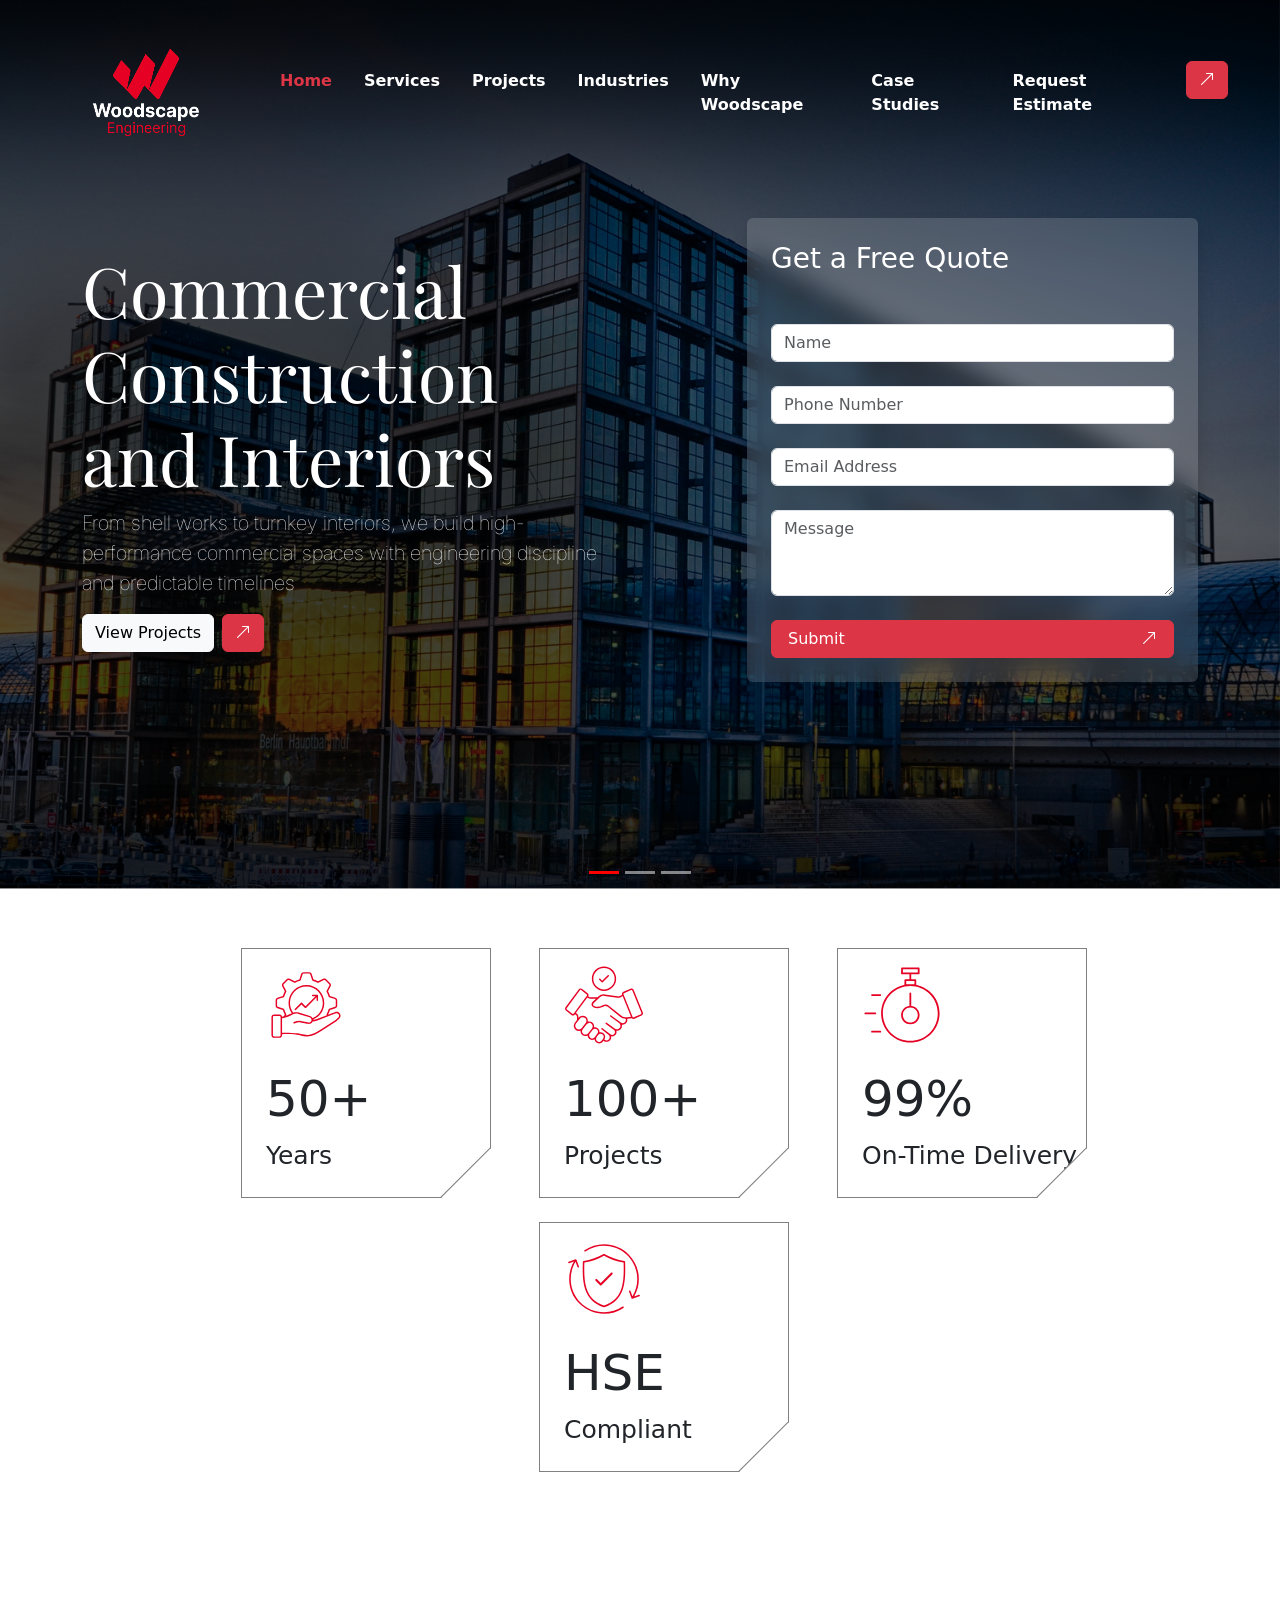
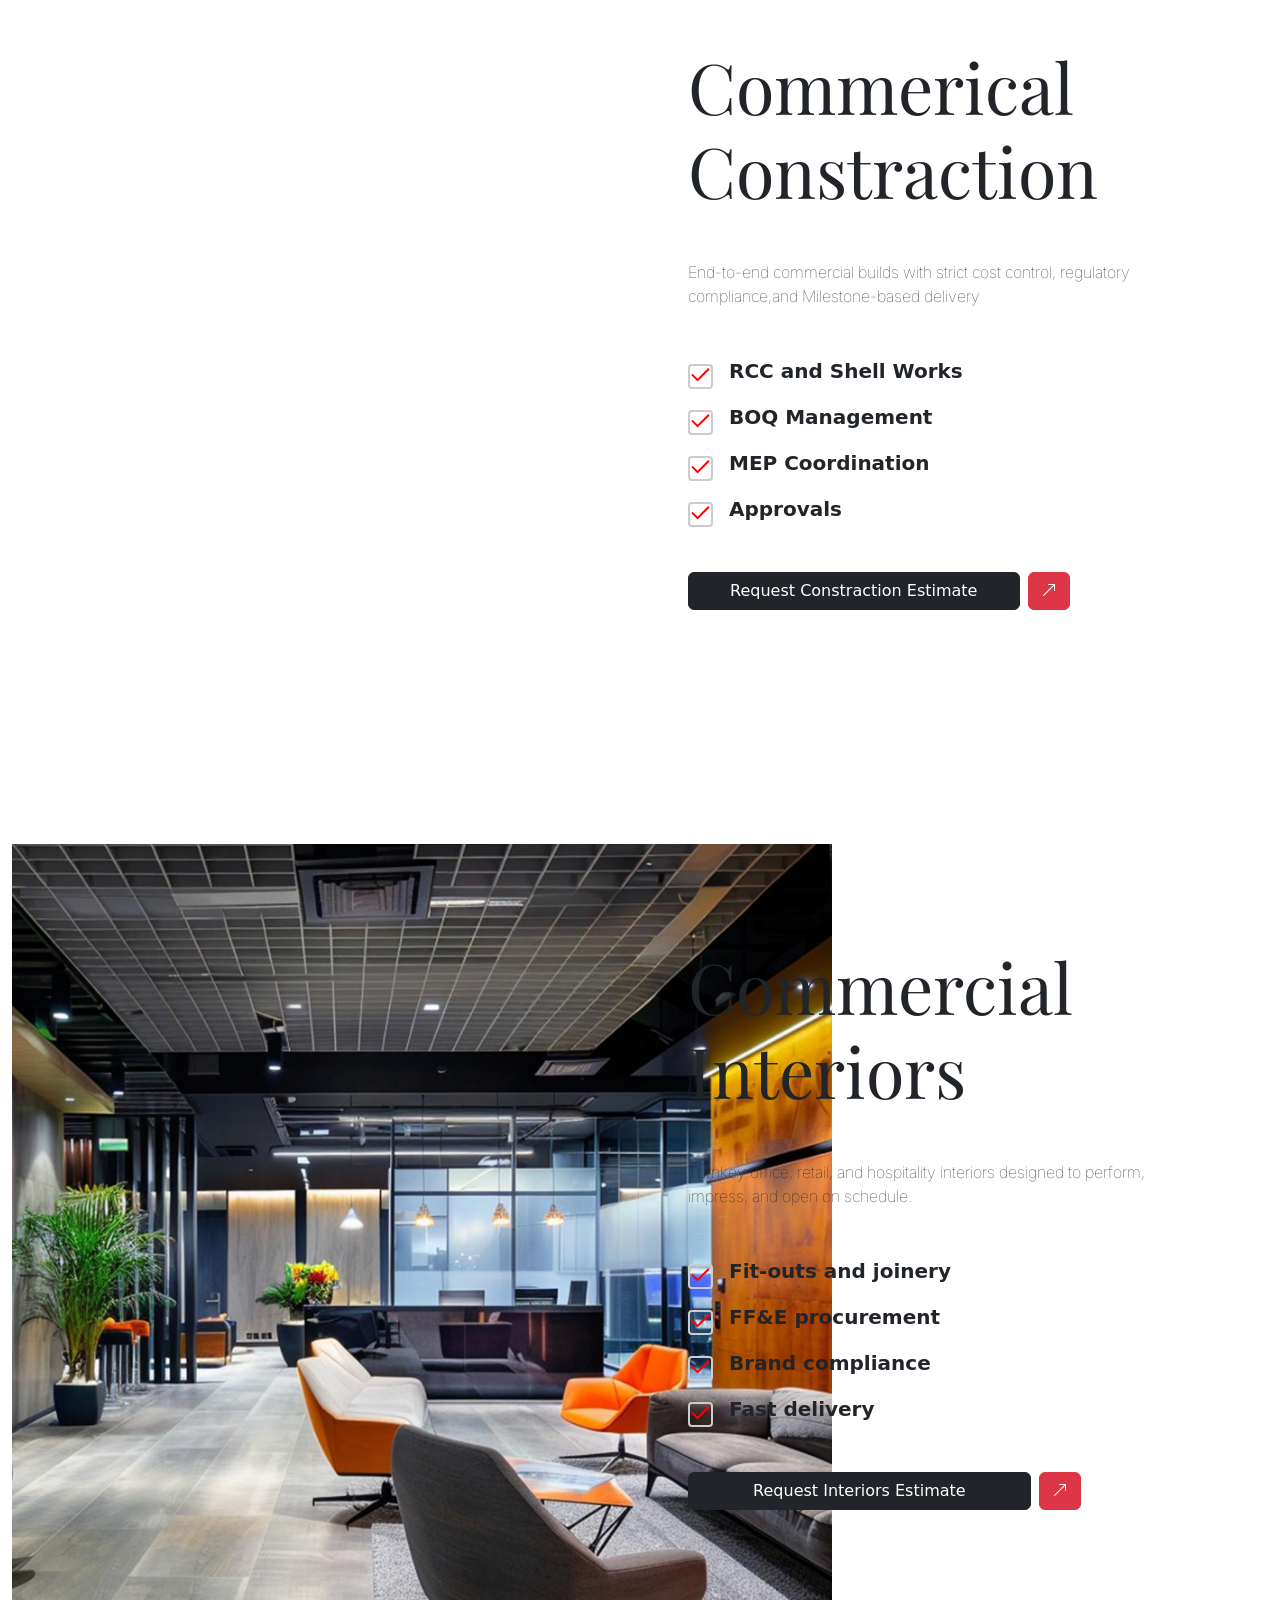
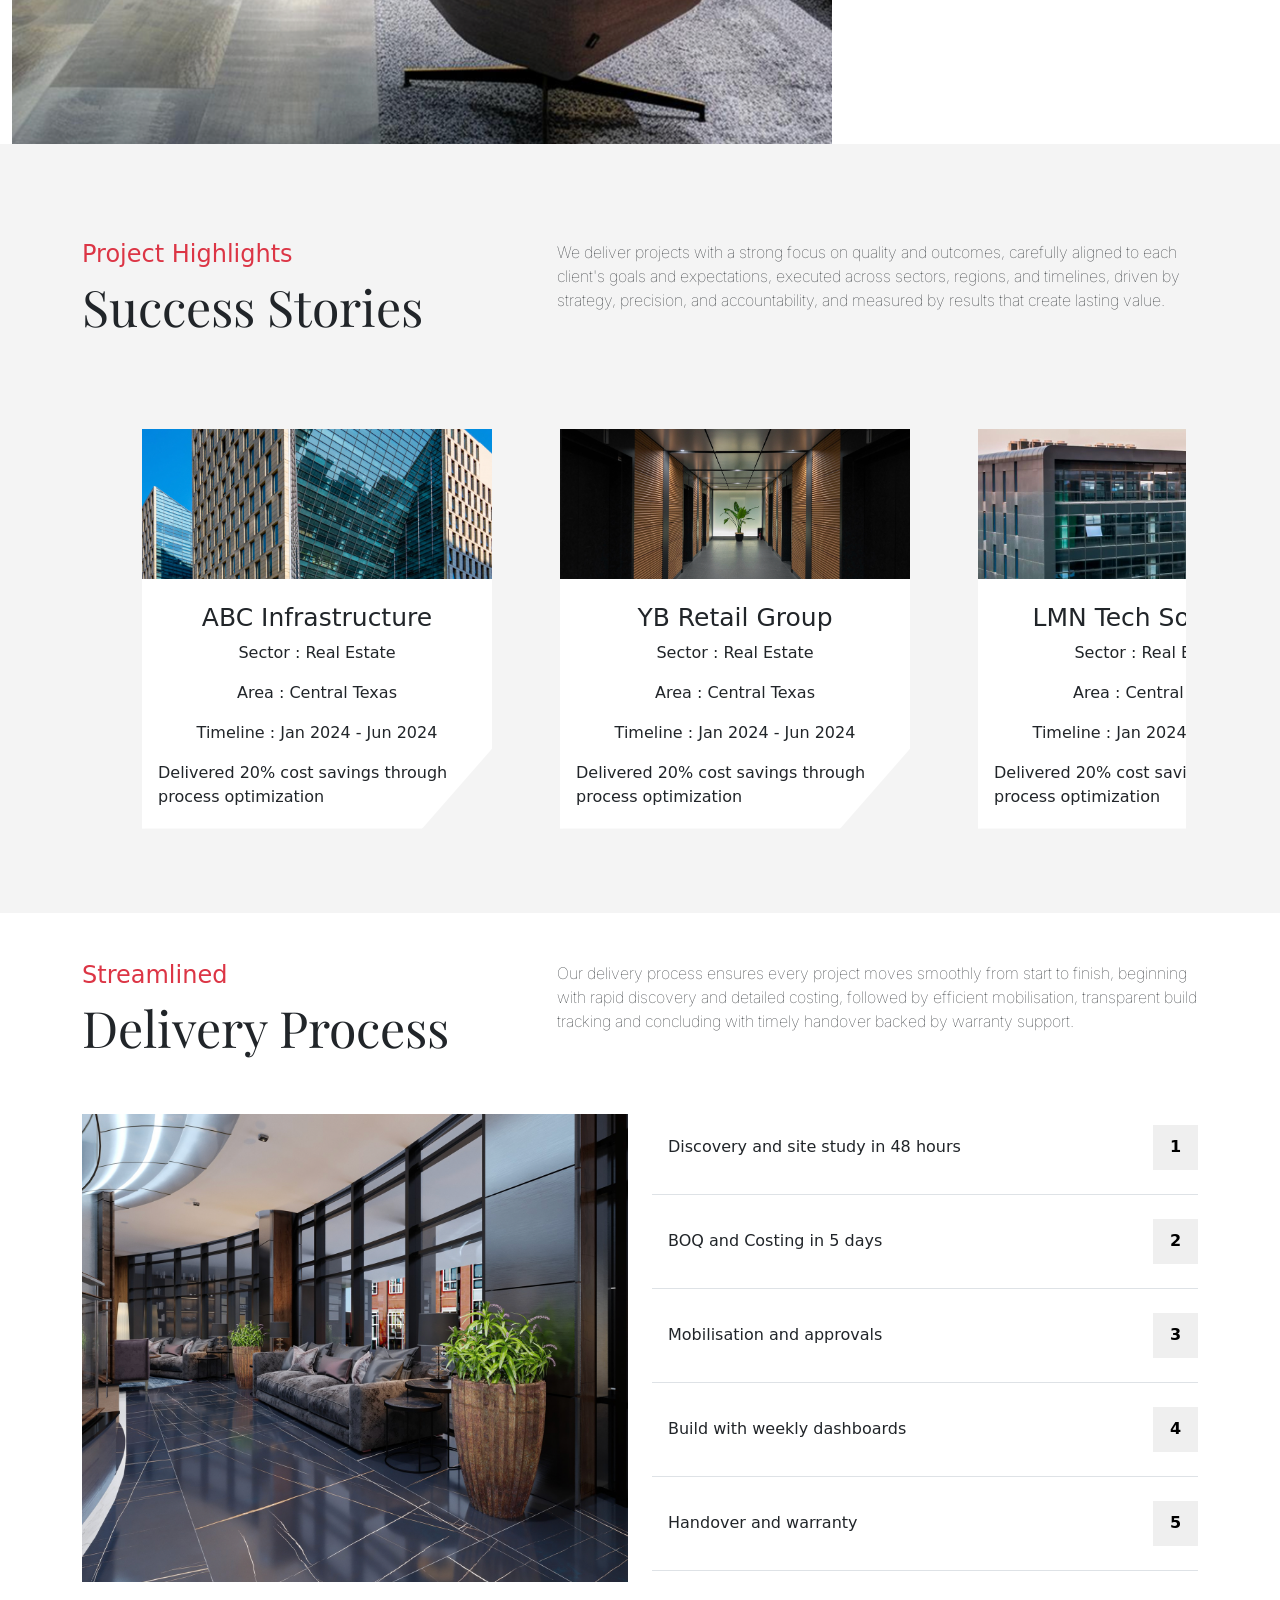
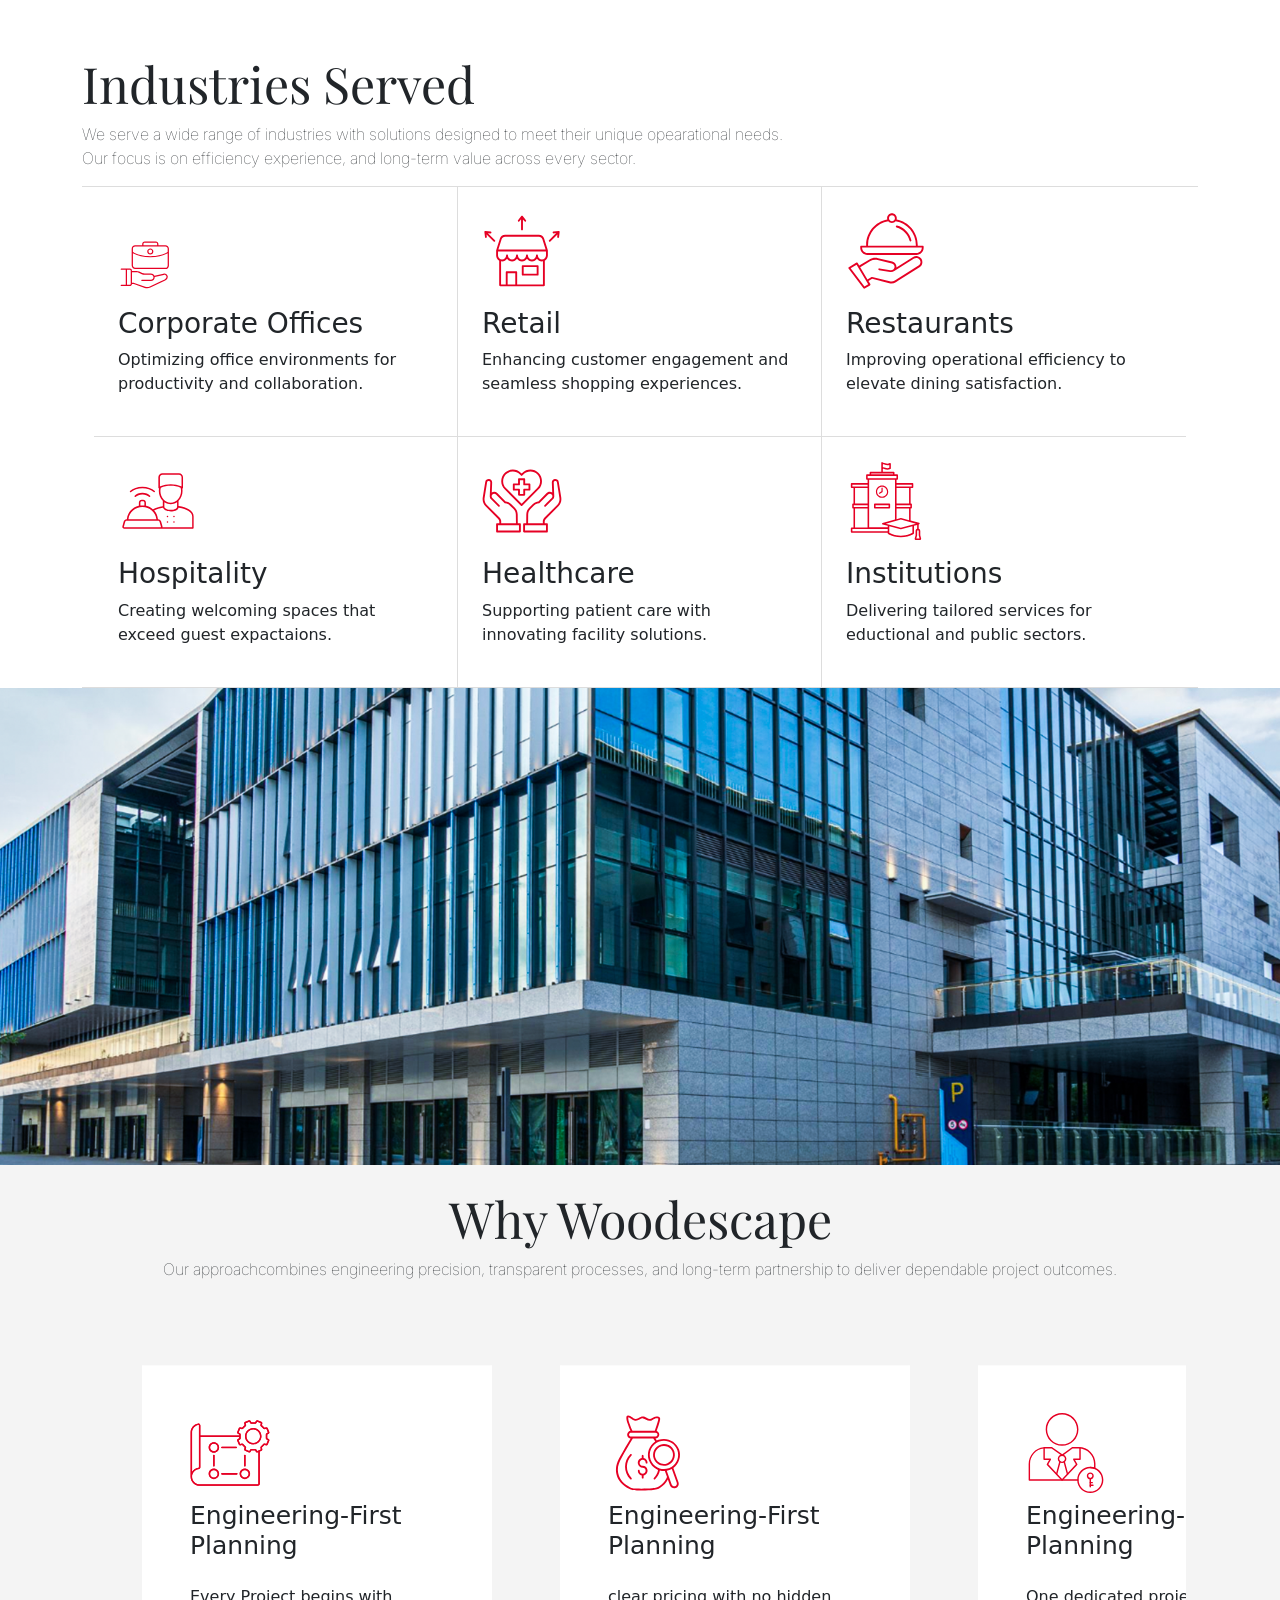
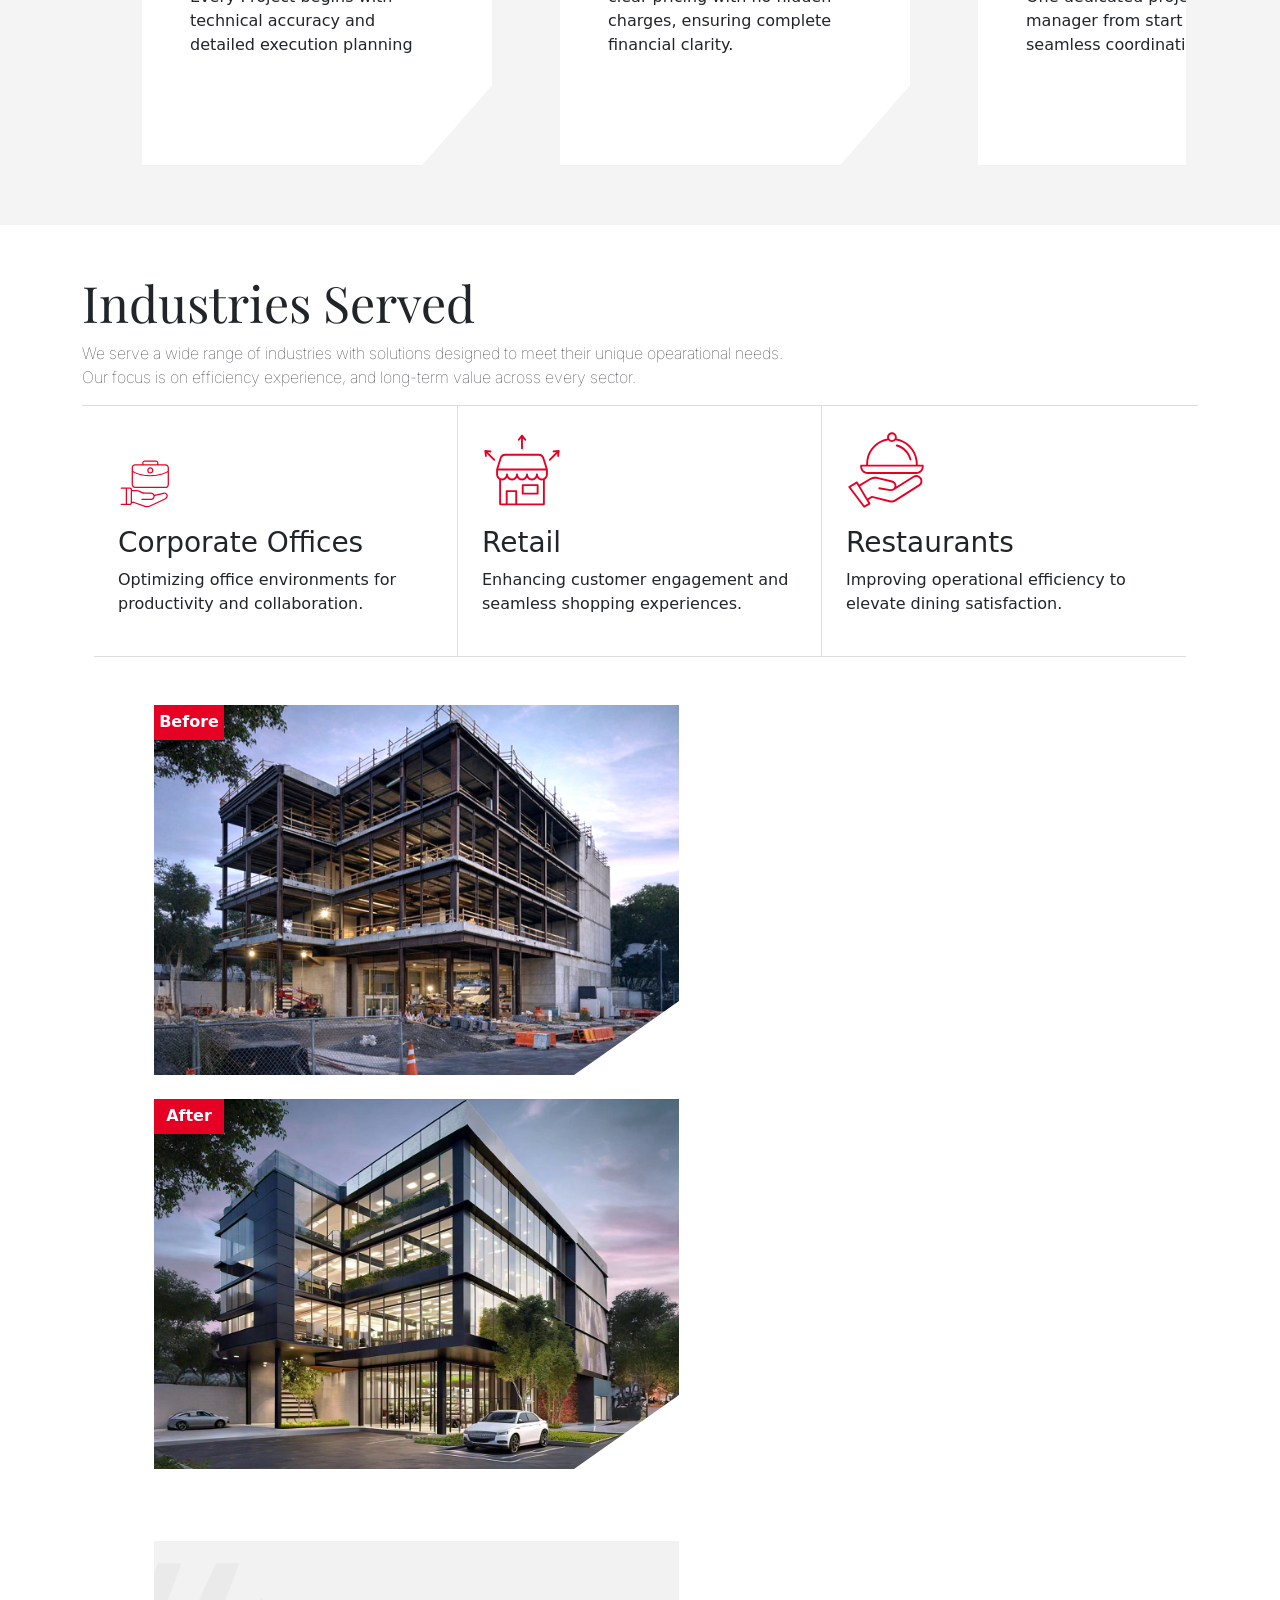
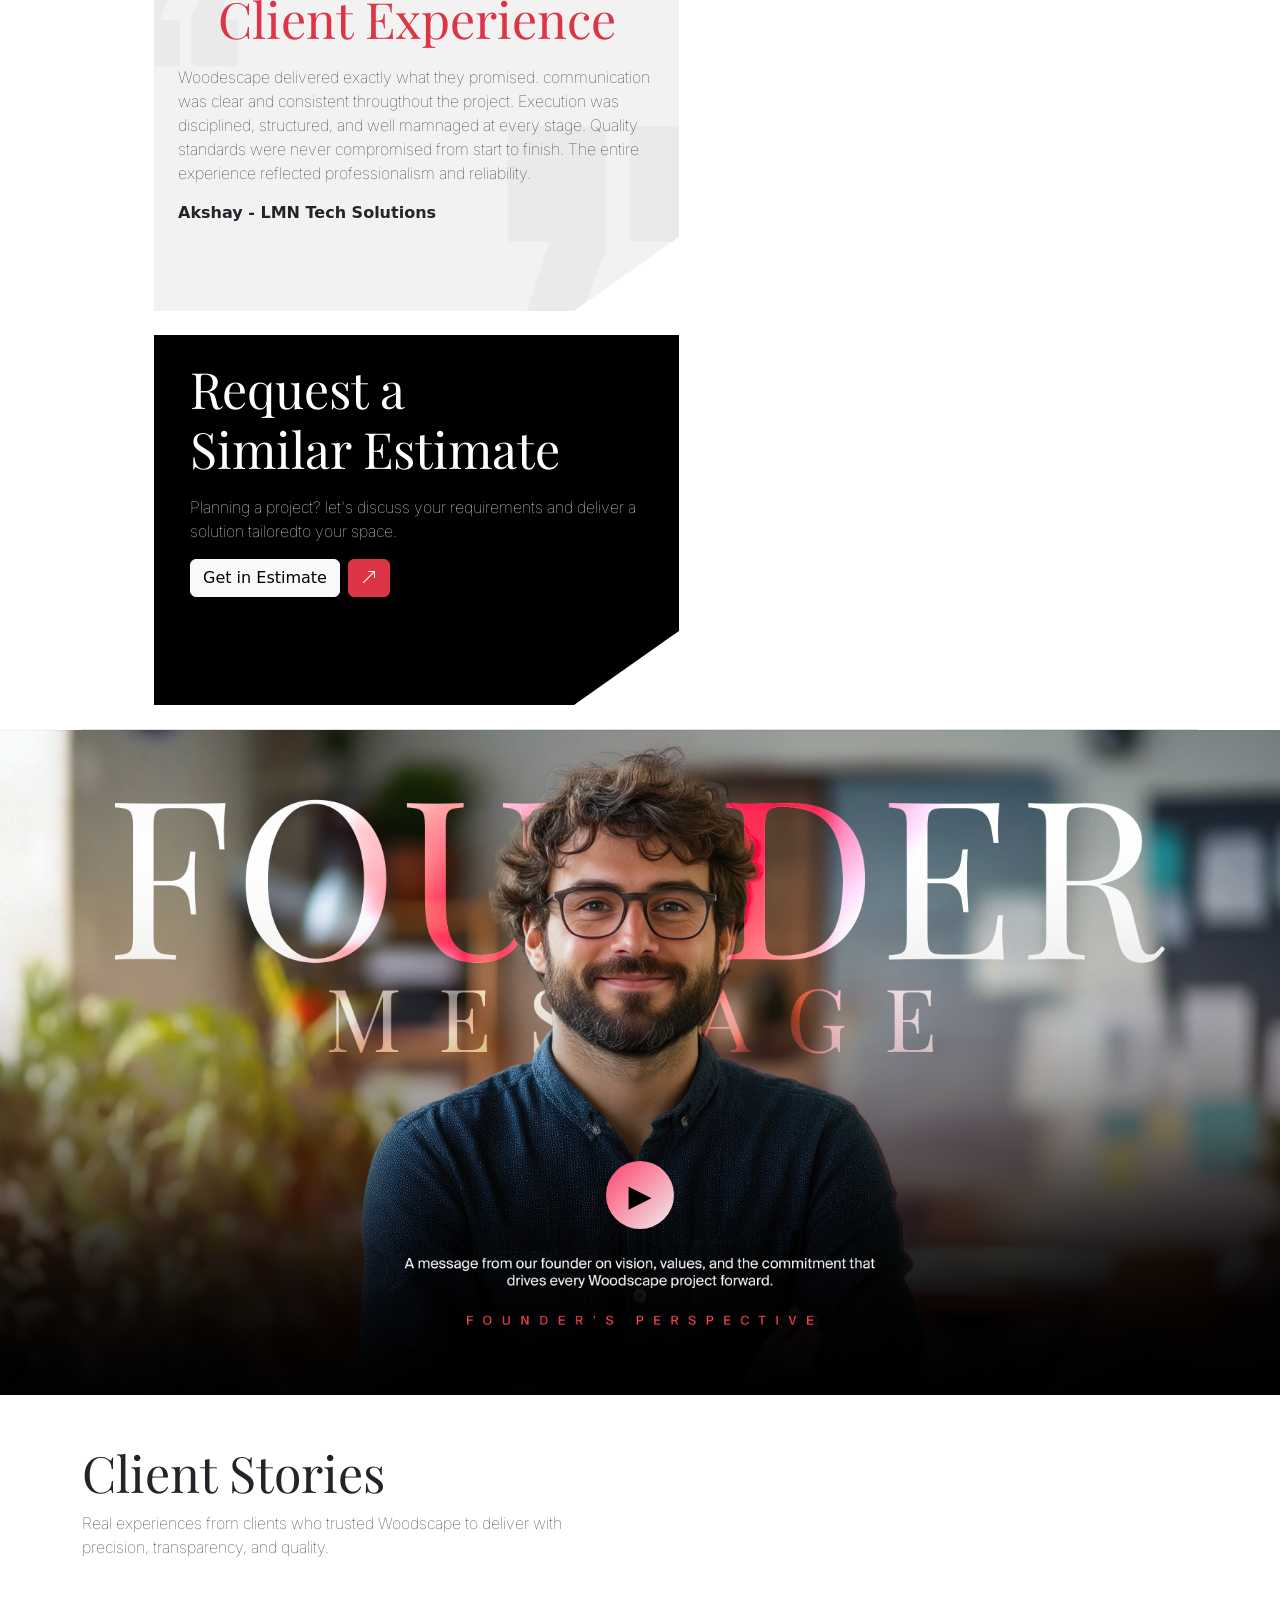
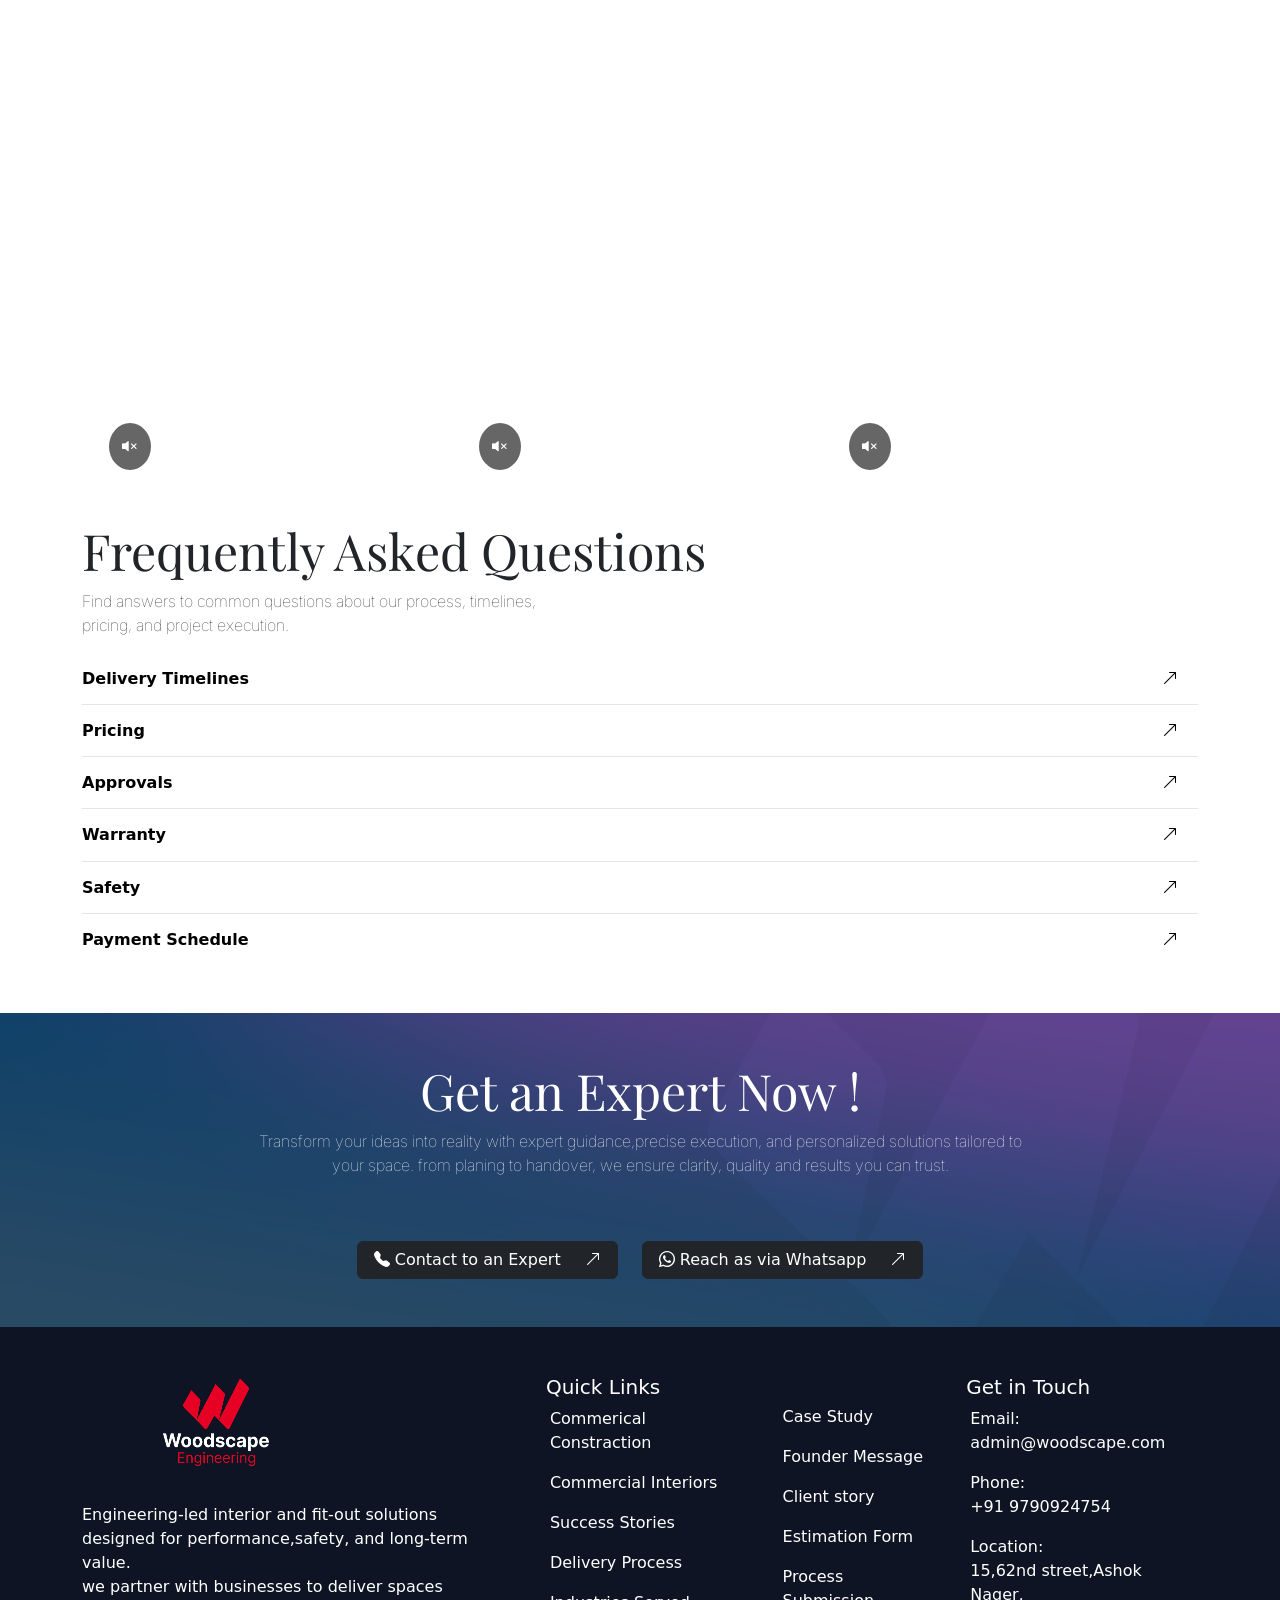
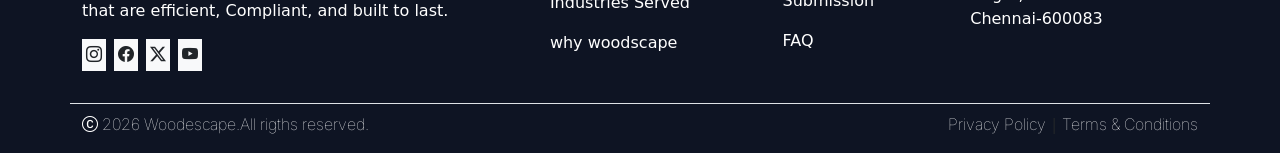
==== commit 9de8d04c: "update" ====
--- a/index.html
+++ b/index.html
@@ -848,11 +848,88 @@
        
     </section>
 
-    <section class="expert-now container-fluid">
+    <section class="expert-now container-fluid pb-5">
         <h2 class="playfair-display-title mt-5 text-center pt-5 text-white" style="font-size: 50px;">Get an Expert Now !</h2>
         <p class="inter-para text-center text-white">Transform your ideas into reality with expert guidance,precise execution, and personalized solutions tailored to <br>
             your space. from planing to handover, we ensure clarity, quality and results you can trust.
         </p>
+        <div class="d-flex justify-content-center pt-5">
+             <button class="btn btn-dark d-flex justify-content-between align-items-center px-3 me-4">
+                <span class="me-4"><i class="bi bi-telephone-fill"></i> Contact to an Expert</span>
+                <i class="bi bi-arrow-up-right"></i>
+            </button>
+            <button class="btn btn-dark d-flex justify-content-between align-items-center px-3">
+                <span class="me-4"><i class="bi bi-whatsapp"></i> Reach as via Whatsapp</span>
+                <i class="bi bi-arrow-up-right"></i>
+            </button>
+        </div>
+       
+    </section>
+
+    <section class="footer container-fluid" style="background-color: #0e1423;">
+        <div class="container d-flex border-bottom pb-3 justify-content-between">
+            <div class="logocompany mt-3">
+                 <a class="navbar-brand text-white ms-4" href="#"><img src="brand/Woodescape Logo.png" alt="" style="width: 220px; height: 160px;"></a>
+                 <p class="text-white">Engineering-led interior and fit-out solutions <br>
+                    designed for performance,safety, and long-term value. <br>
+                    we partner with businesses to deliver spaces <br>
+                    that are efficient, Compliant, and built to last.  
+                </p>
+                <div class="social-icons d-flex justify-content-start">
+                    <div class="instagram bg-light pt-1 pb-1 ps-1 pe-1 me-2">
+                        <i class="bi bi-instagram"></i>
+                    </div>
+                    <div class="instagram bg-light pt-1 pb-1 ps-1 pe-1 me-2">
+                        <i class="bi bi-facebook"></i>
+                    </div>
+                     <div class="instagram bg-light pt-1 pb-1 ps-1 pe-1 me-2">
+                        <i class="bi bi-twitter-x"></i>
+                    </div>
+                     <div class="instagram bg-light pt-1 pb-1 ps-1 pe-1 me-2">
+                        <i class="bi bi-youtube"></i>
+                    </div>
+                </div>
+            </div>
+            <div class="footerlinks1 mt-5 mb-3 text-white">
+                <h5 class="ms-4 ps-1">Quick Links</h5>
+                <ul style="list-style-type: none;">
+                    <li class="mb-3"><a href="" class="text-decoration-none text-white">Commerical Constraction </a></li>
+                    <li class="mb-3"><a href="" class="text-decoration-none text-white">Commercial Interiors </a></li>
+                    <li class="mb-3"><a href="" class="text-decoration-none text-white">Success Stories </a></li>
+                    <li class="mb-3"><a href="" class="text-decoration-none text-white">Delivery Process </a></li>
+                    <li class="mb-3"><a href="" class="text-decoration-none text-white">Industries Served </a></li>
+                    <li class="mb-3"><a href="" class="text-decoration-none text-white">why woodscape </a></li>
+                </ul>
+            </div>
+            <div class="footerlinks2" style="margin-top: 78px;">
+                <ul style="list-style-type: none;">
+                    <li class="mb-3"><a href="" class="text-decoration-none text-white">Case Study </a></li>
+                    <li class="mb-3"><a href="" class="text-decoration-none text-white">Founder Message </a></li>
+                    <li class="mb-3"><a href="" class="text-decoration-none text-white">Client story </a></li>
+                    <li class="mb-3"><a href="" class="text-decoration-none text-white">Estimation Form </a></li>
+                    <li class="mb-3"><a href="" class="text-decoration-none text-white">Process Submission </a></li>
+                    <li class="mb-3"><a href="" class="text-decoration-none text-white">FAQ</a></li>
+                </ul>
+            </div>
+            <div class="footerlinks3 text-white mt-5 mb-3">
+                <h5 class="ms-4 ps-1">Get in Touch</h5>
+                <ul style="list-style-type: none;">
+                    <li>Email:</li>
+                    <li class="mb-3"><a href="" class="text-decoration-none text-white">admin@woodscape.com</a></li>
+                    <li>Phone:</li>
+                    <li class="mb-3"><a href="" class="text-decoration-none text-white">+91 9790924754 </a></li>
+                    <li>Location:</li>
+                    <li class="mb-3"><a href="" class="text-decoration-none text-white">15,62nd street,Ashok Nager,<br>
+                    Chennai-600083
+                    </a></li>
+                </ul>
+            </div>
+        </div>
+        <div class="container copyrigth d-flex justify-content-between mt-2">
+            <p class="inter-para text-white"><i class="bi bi-c-circle"></i> 2026 Woodescape.All rigths reserved.</p>
+            <p><a href="" class="text-decoration-none text-white inter-para">Privacy Policy</a> | <a href="" class="text-decoration-none text-white inter-para">Terms & Conditions</a></p>
+        </div>
+       
     </section>
 
 
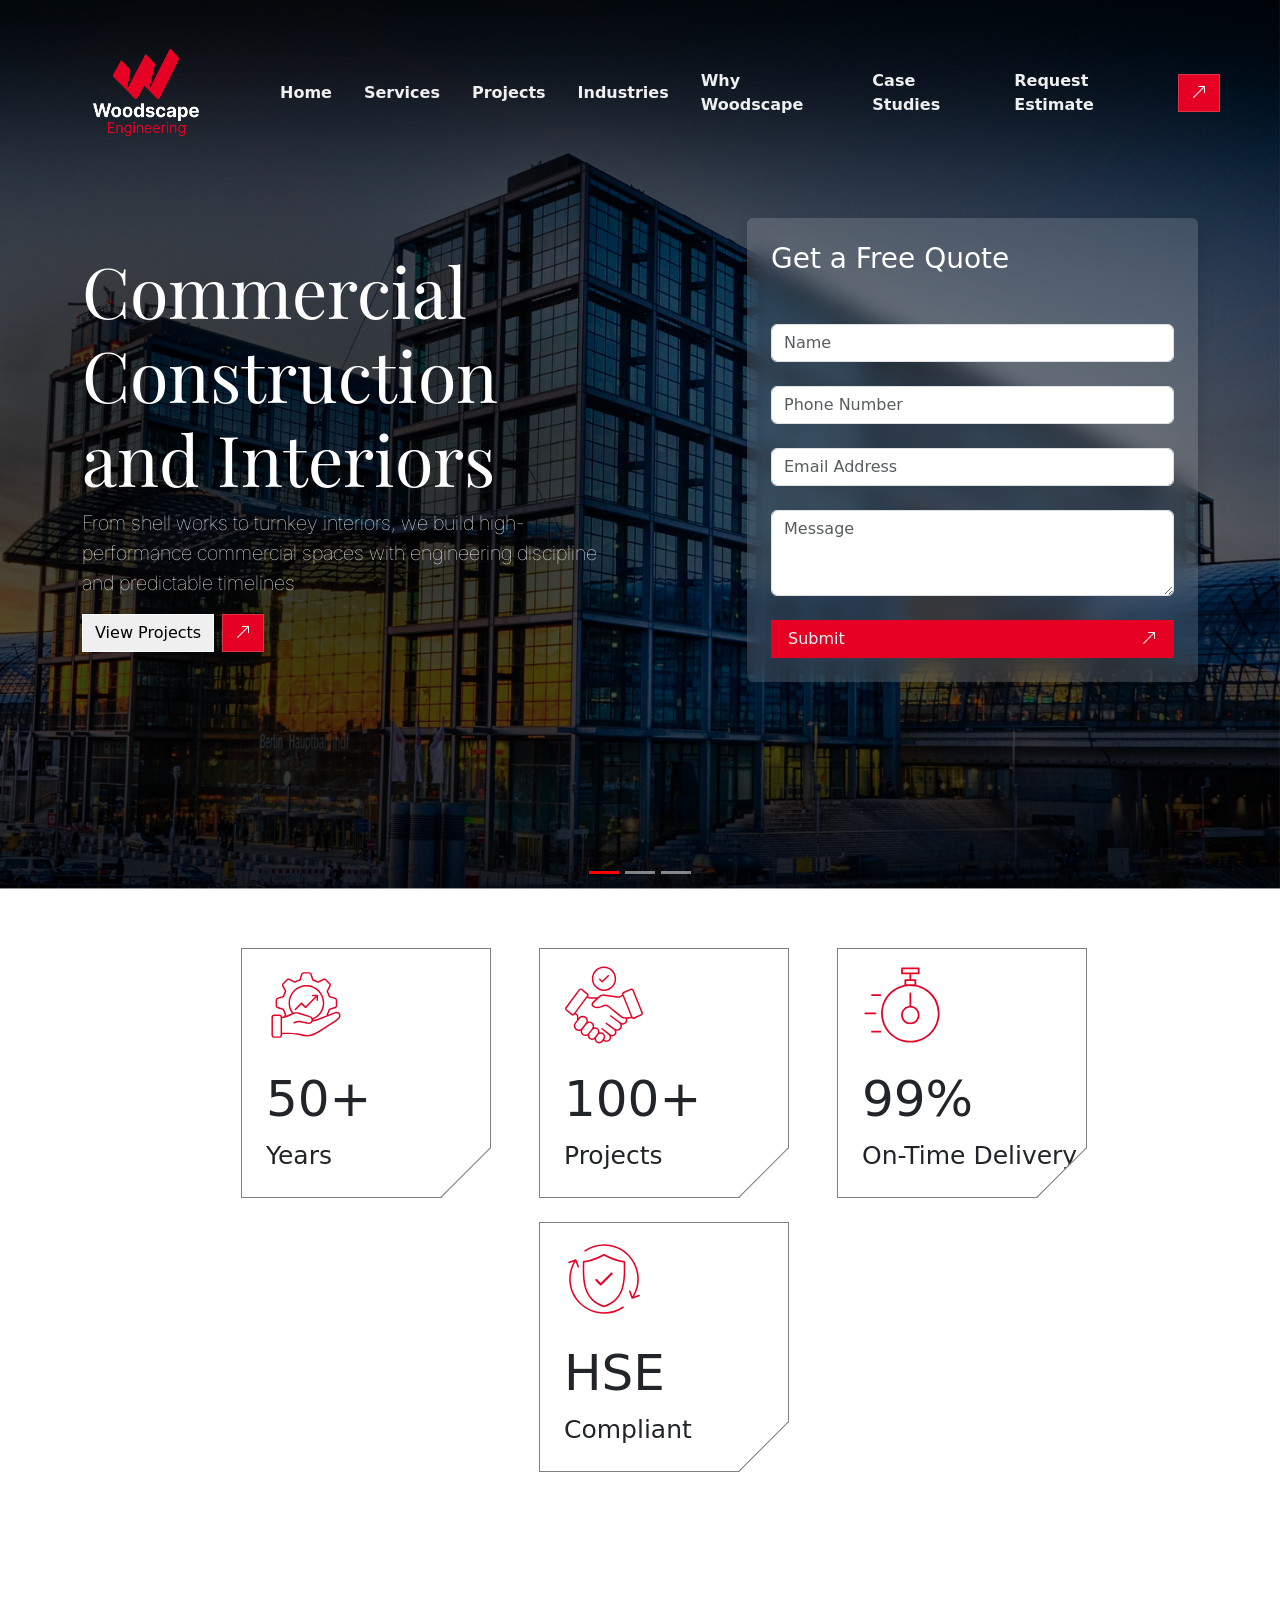
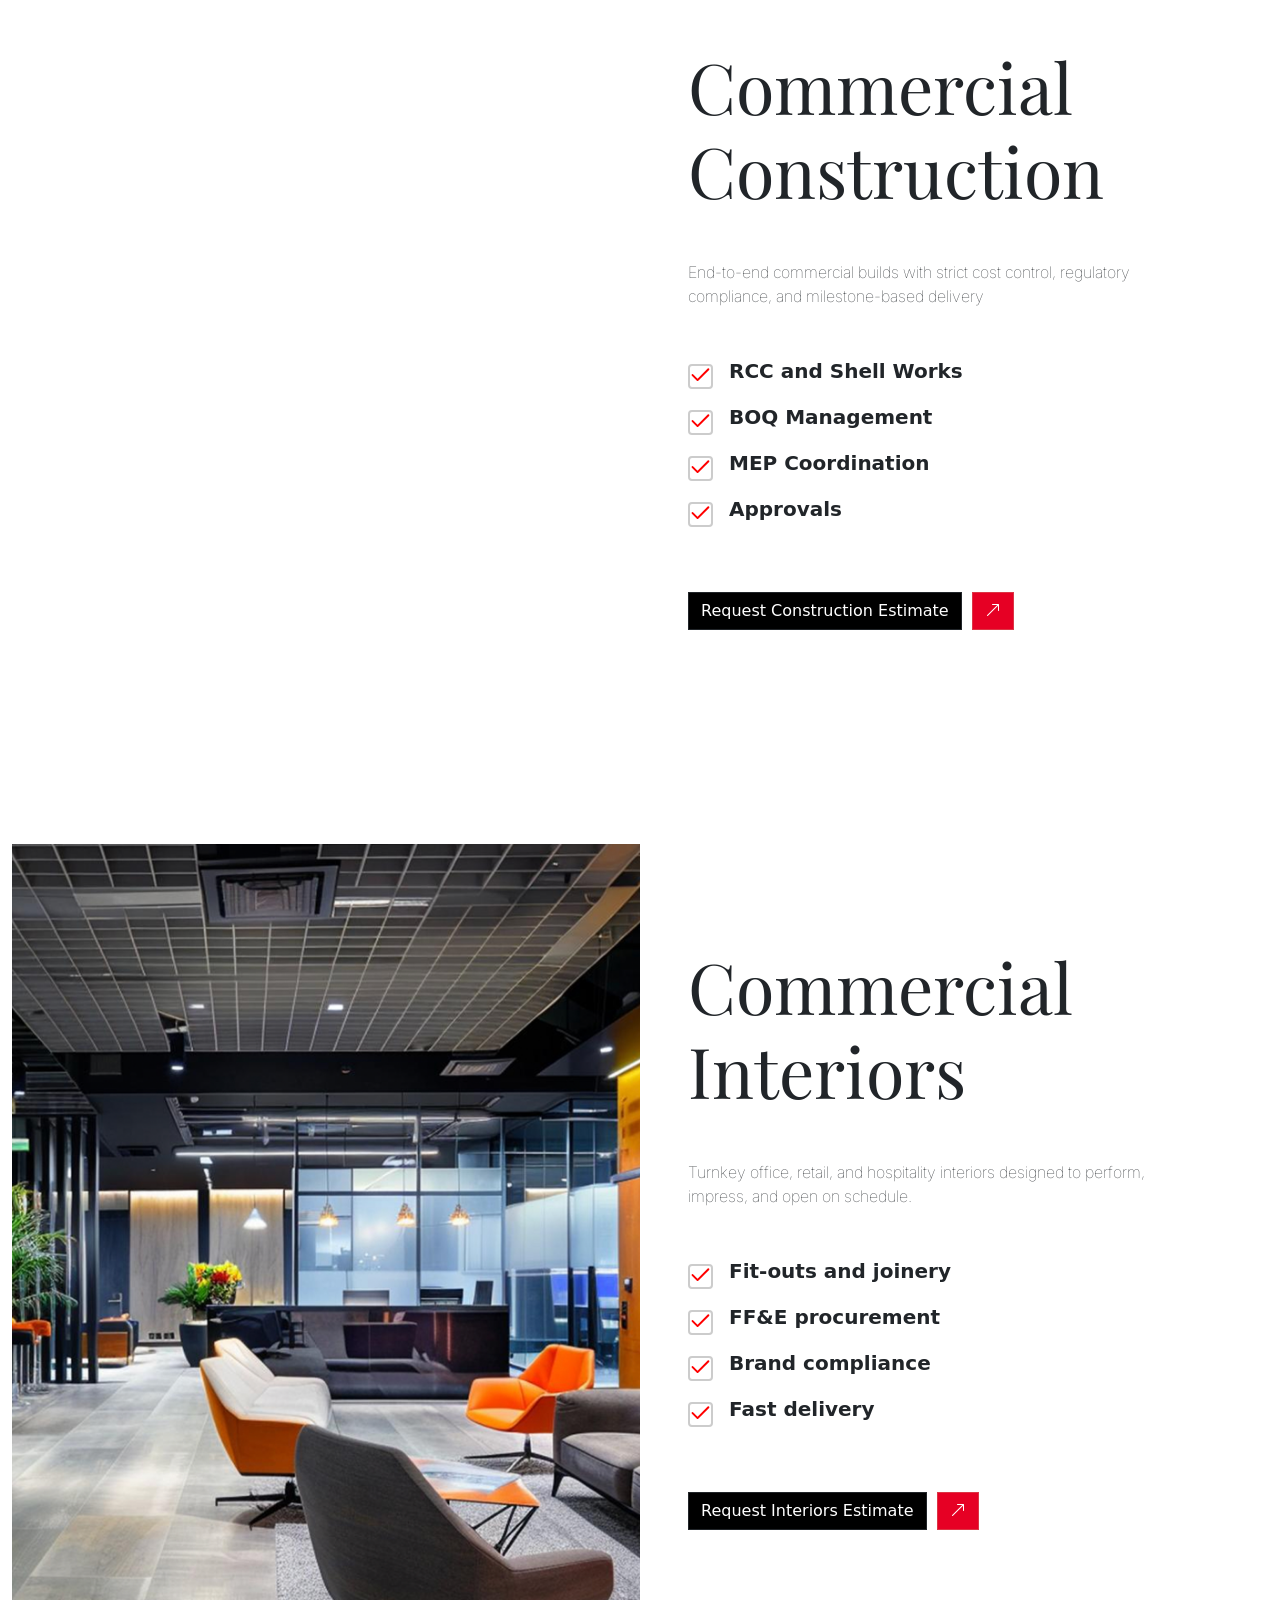
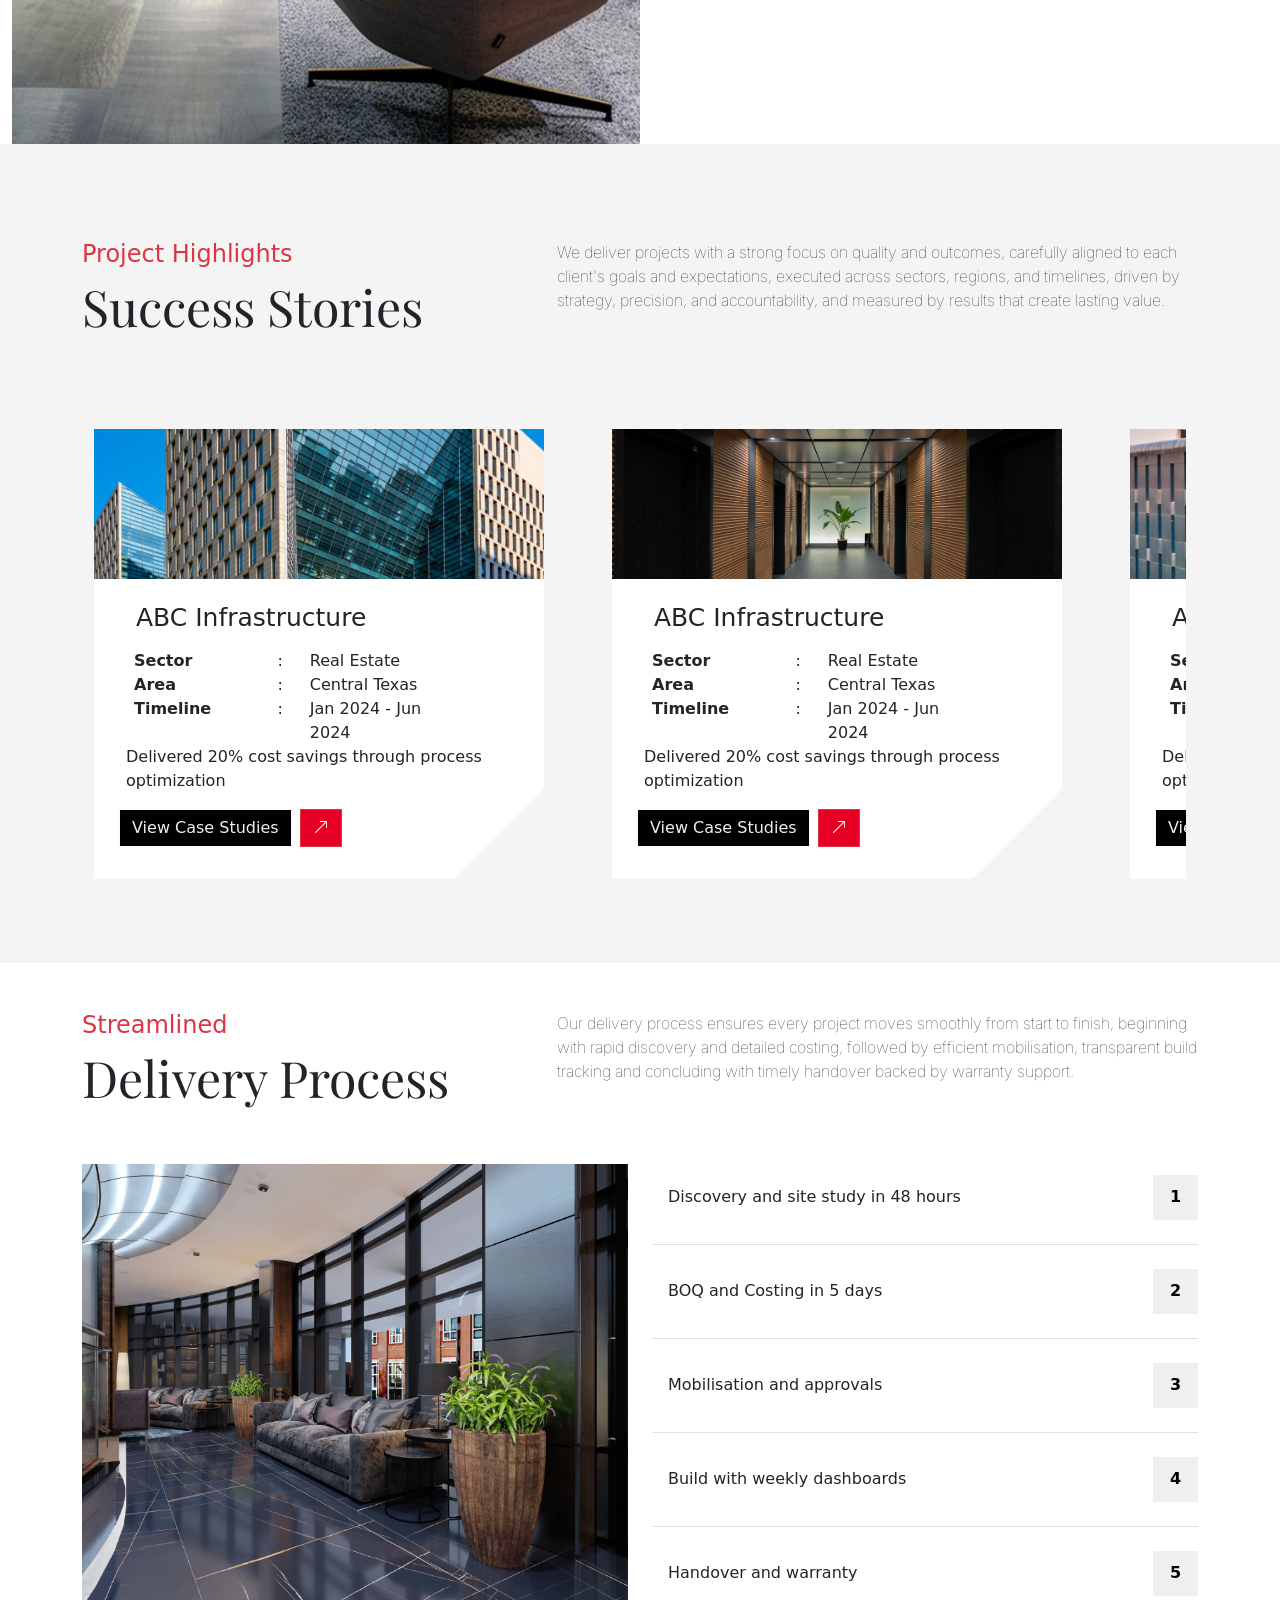
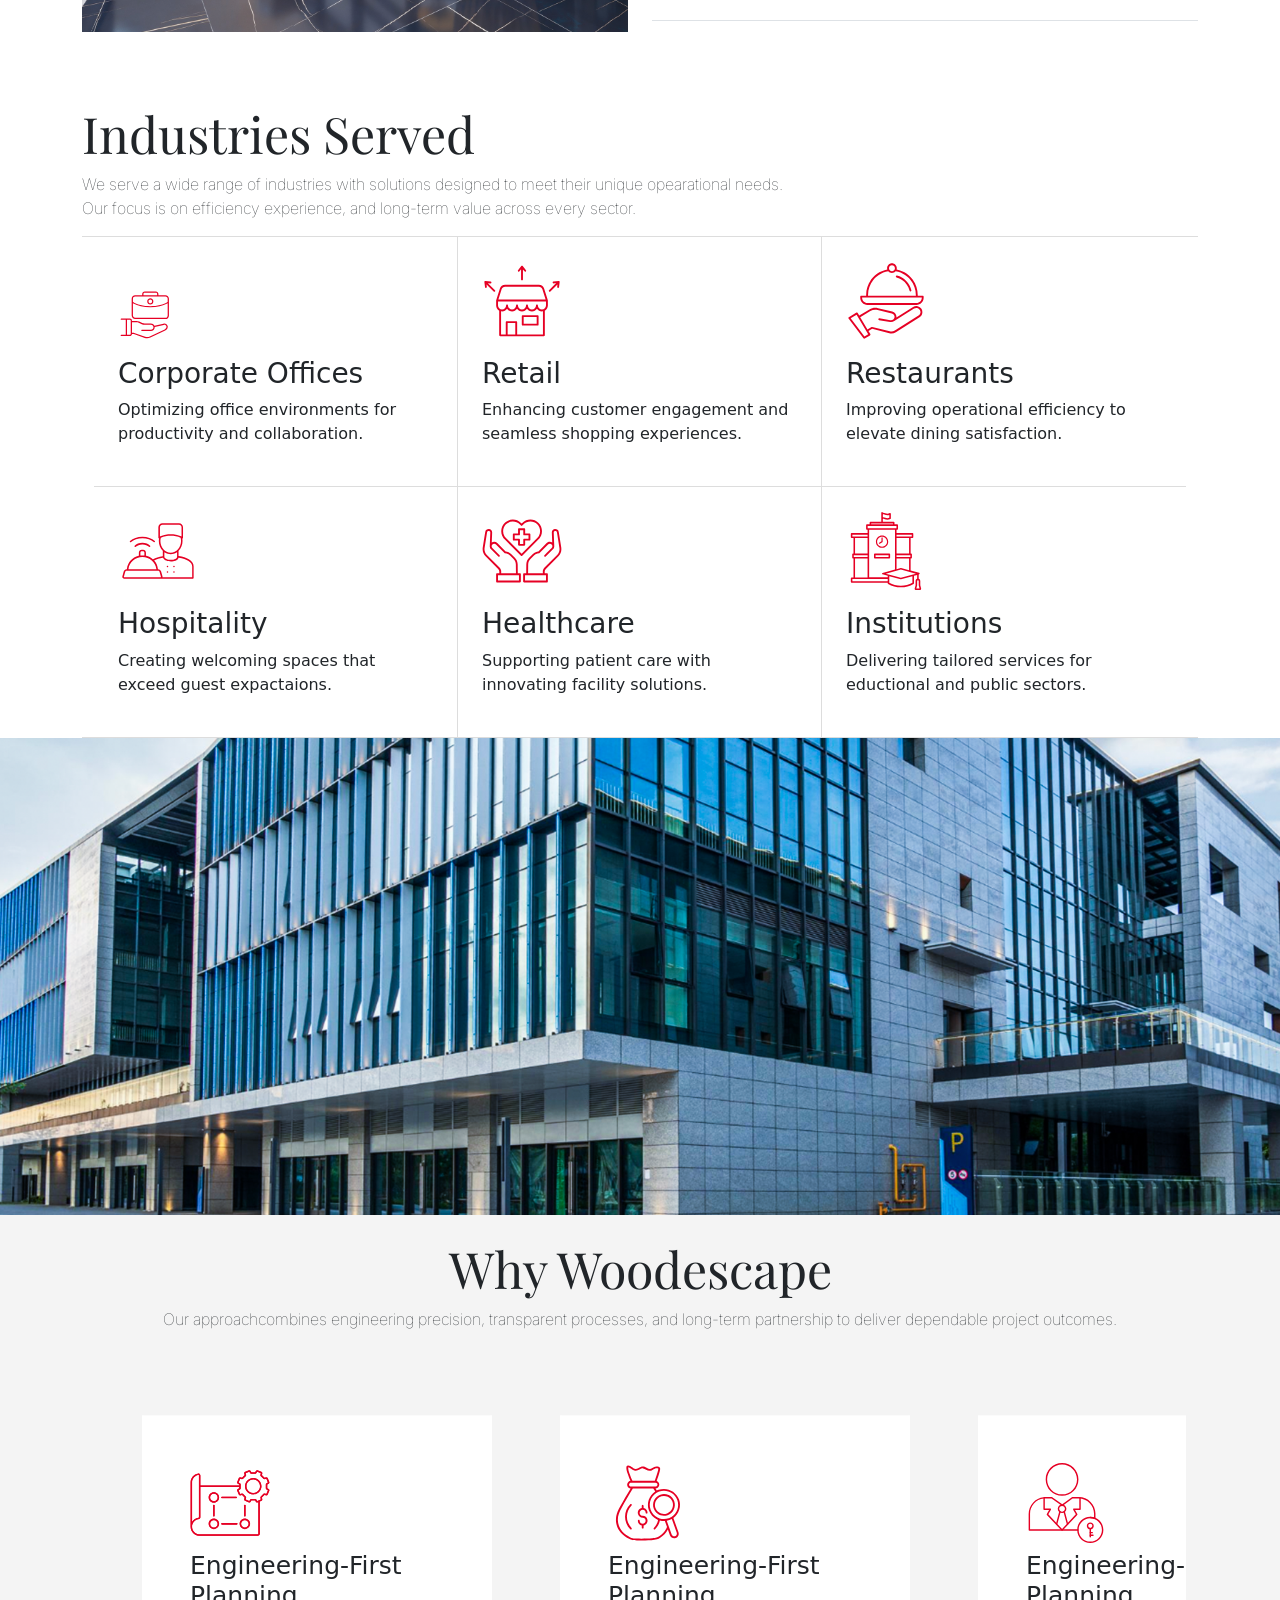
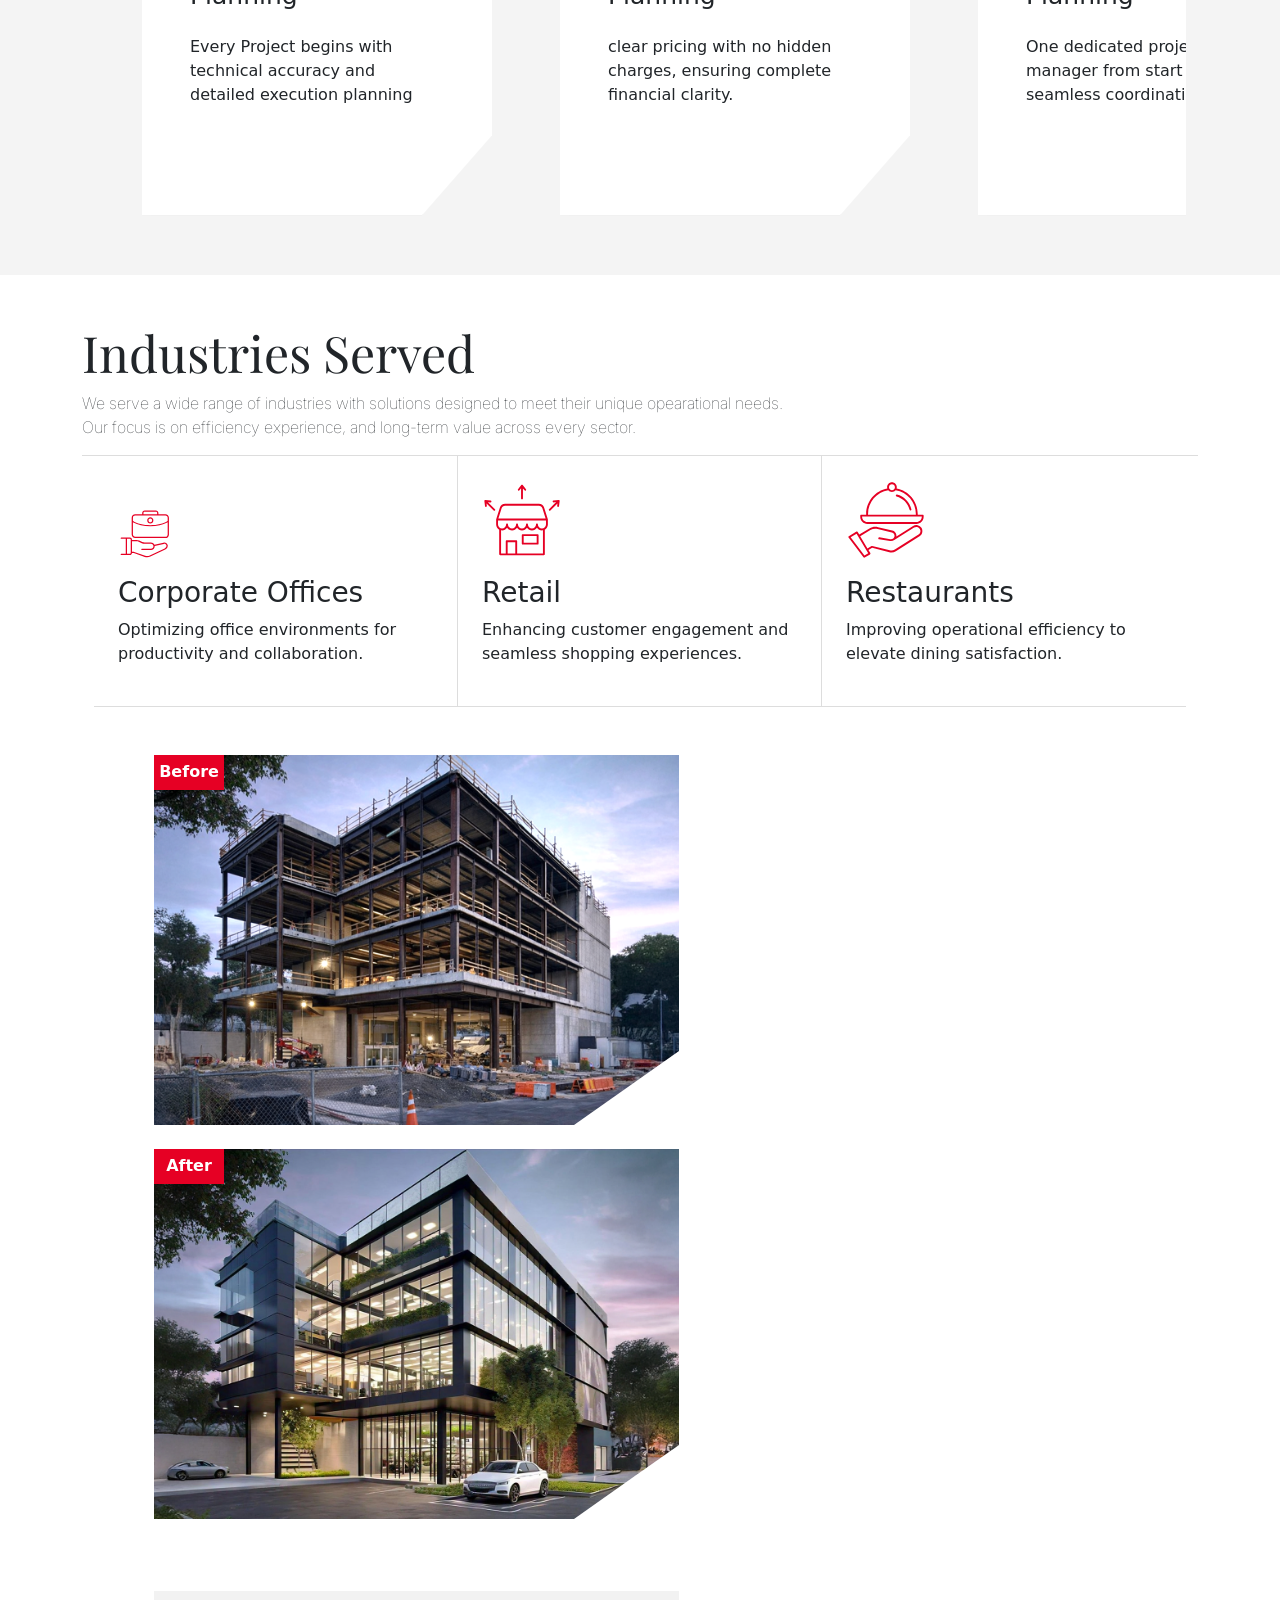
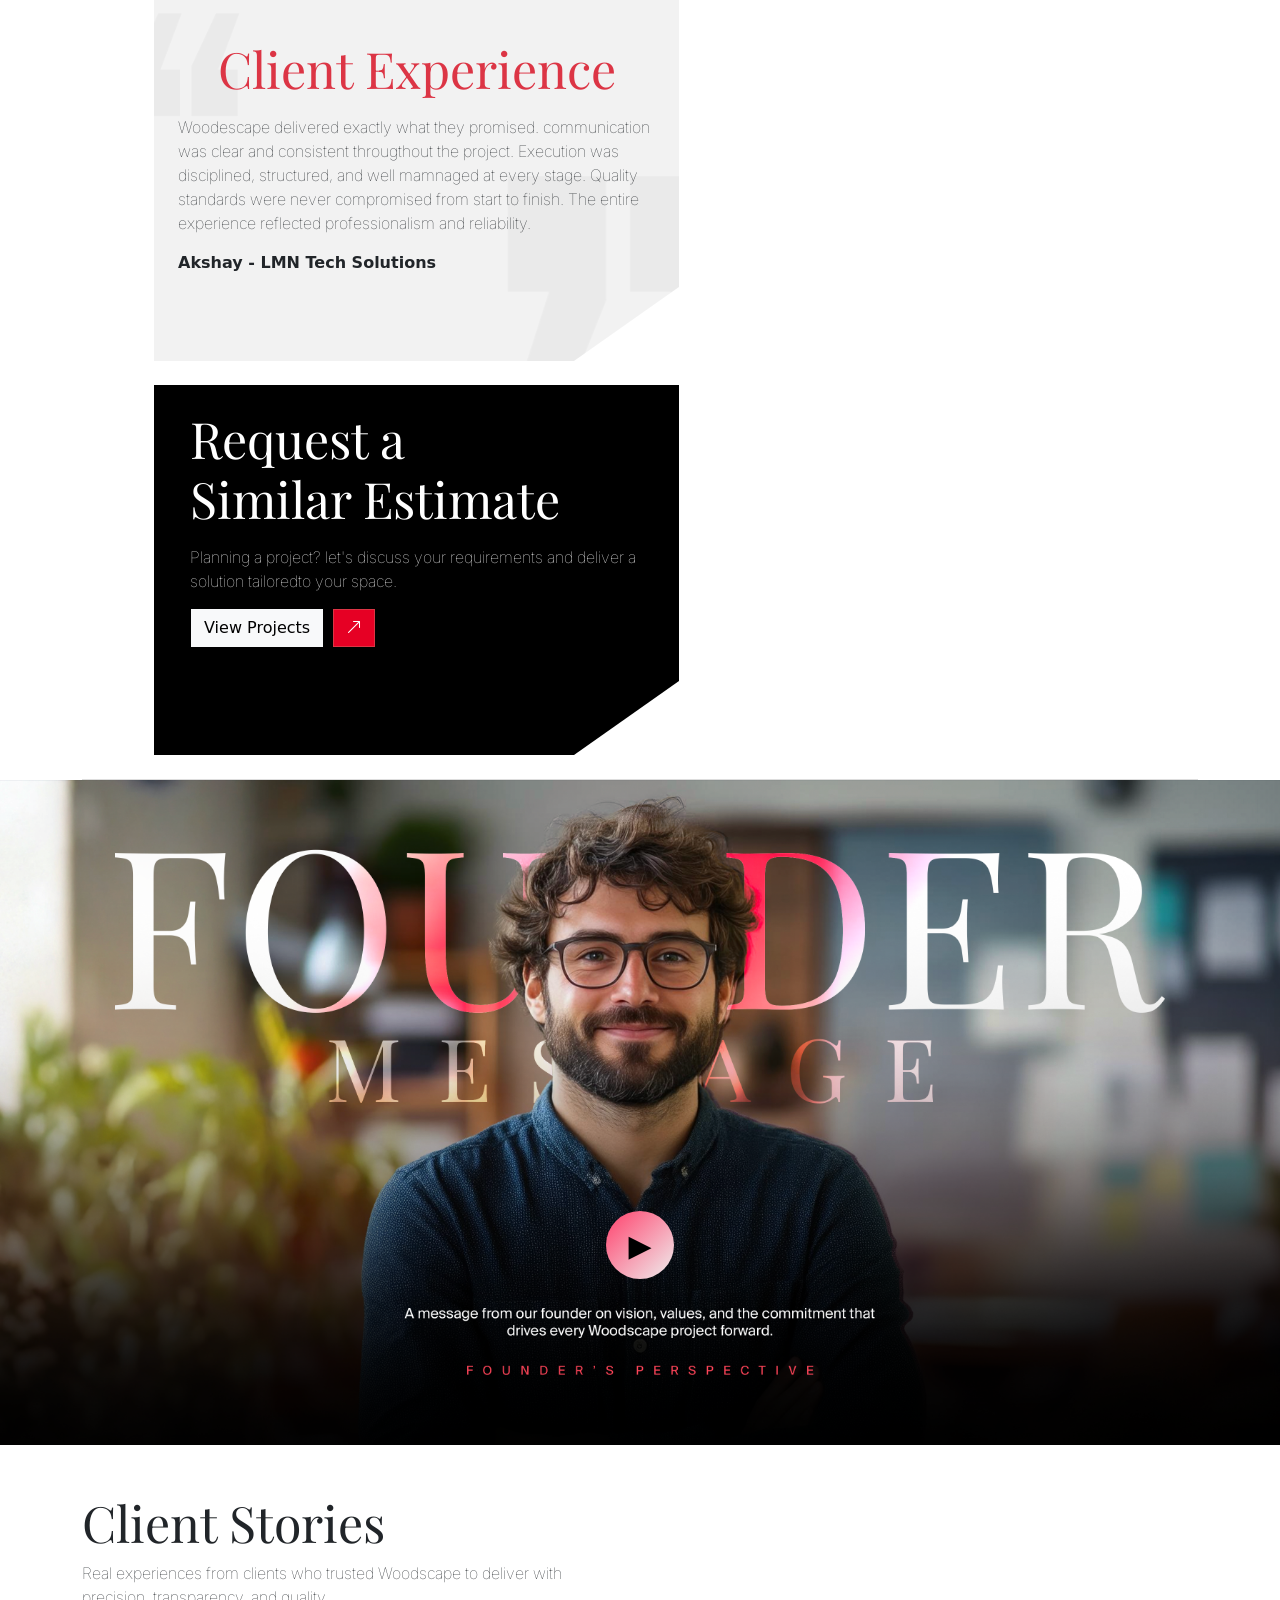
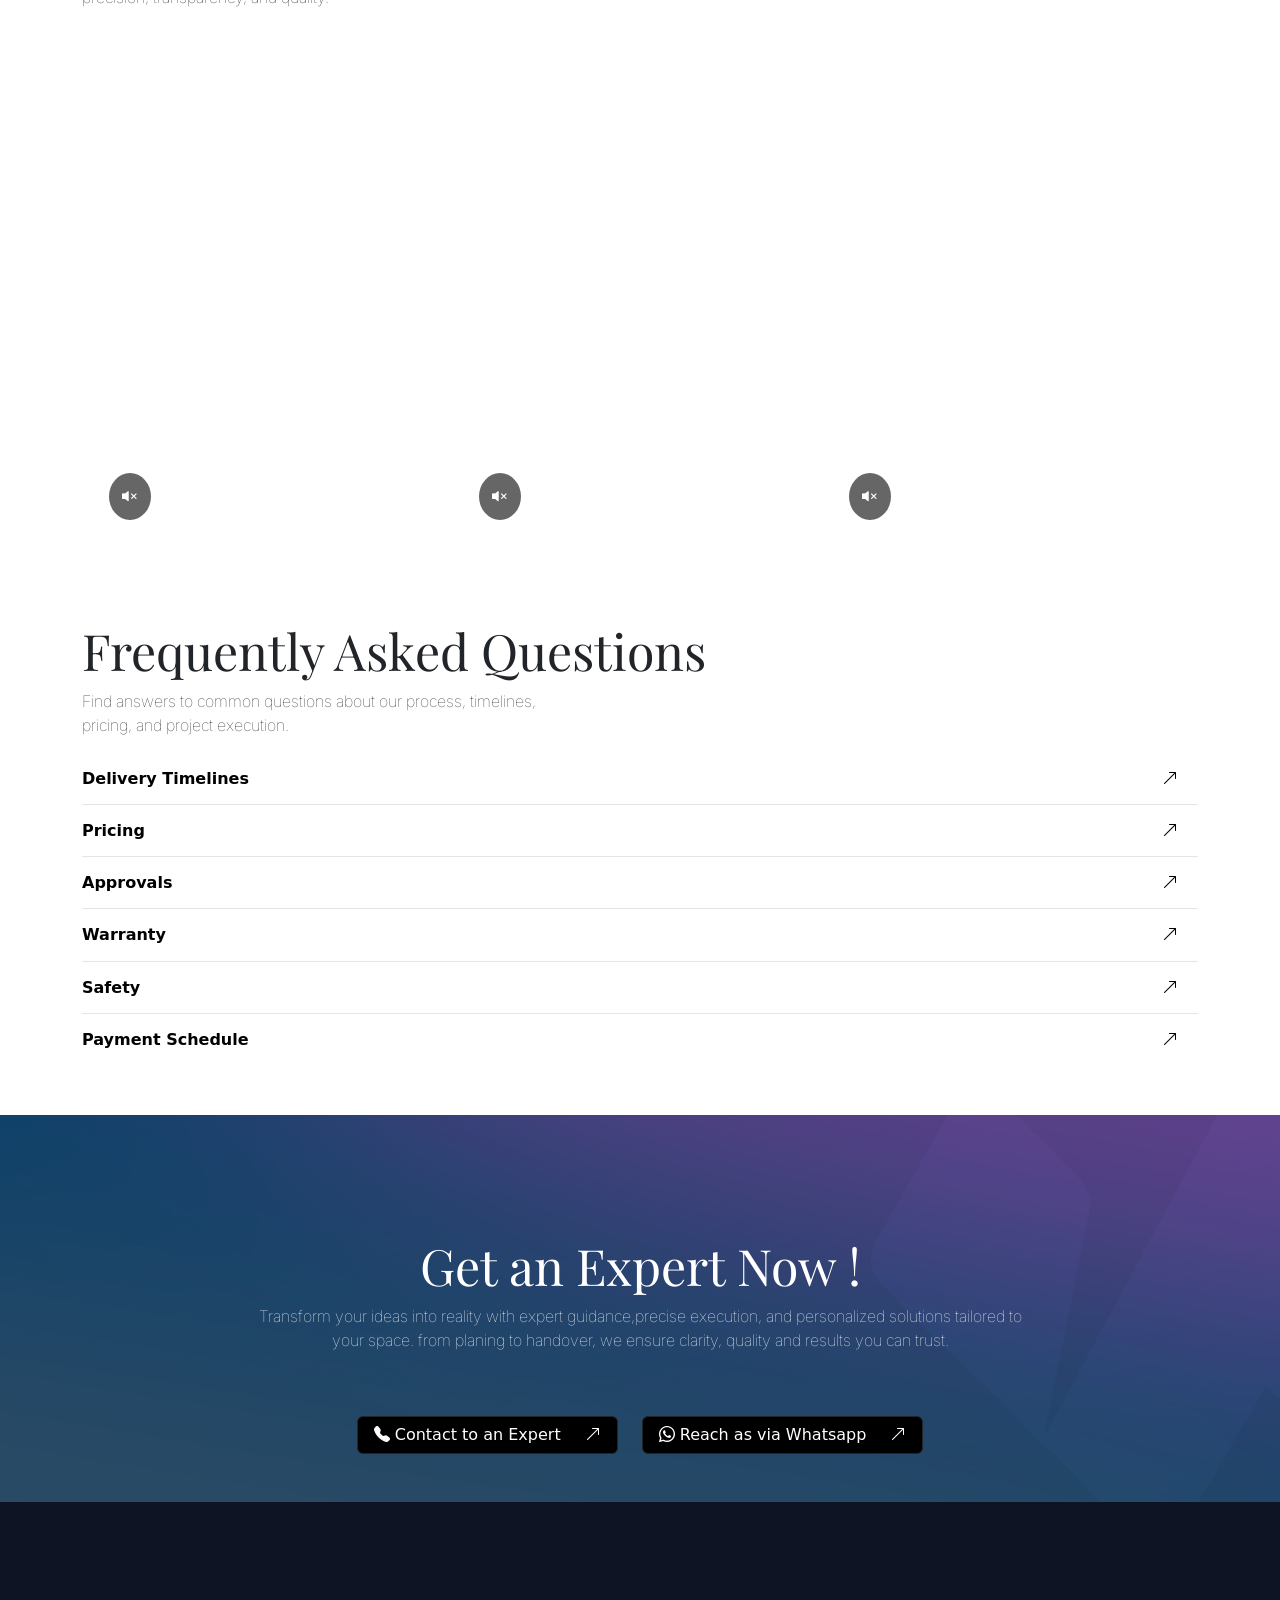
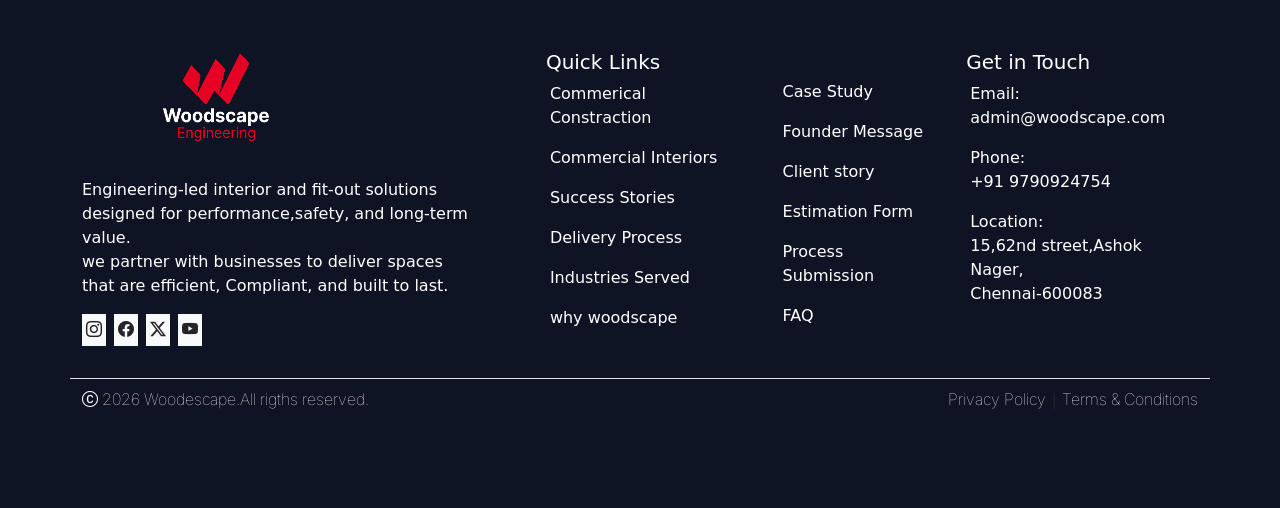
==== commit 1b5f22e2: "update" ====
--- a/index.html
+++ b/index.html
@@ -31,33 +31,34 @@
                 </button>
 
                 <div class="collapse navbar-collapse me-4" id="navbarSupportedContent">
-                    <ul class="navbar-nav ms-auto mb-2 mb-lg-0">
+                    <ul class="navbar-nav ms-auto mb-2 mb-lg-0 align-items-center">
                         <li class="nav-item me-3">
-                            <a class="nav-link text-danger" href="#">Home</a>
+                            <a class="nav-link" href="#">Home</a>
                         </li>
 
                         <li class="nav-item me-3">
-                            <a class="nav-link text-white" href="#">Services</a>
+                            <a class="nav-link" href="#">Services</a>
                         </li>
                          <li class="nav-item me-3">
-                            <a class="nav-link text-white" href="#">Projects</a>
+                            <a class="nav-link " href="#">Projects</a>
                         </li>
                          <li class="nav-item me-3">
-                            <a class="nav-link text-white" href="#">Industries</a>
+                            <a class="nav-link" href="#">Industries</a>
                         </li>
                          <li class="nav-item me-3">
-                            <a class="nav-link text-white" href="#">Why Woodscape</a>
+                            <a class="nav-link" href="#">Why Woodscape</a>
                         </li>
                         <li class="nav-item me-3">
-                            <a class="nav-link text-white" href="#">Case Studies</a>
+                            <a class="nav-link " href="#">Case Studies</a>
                         </li>
-                        <li class="nav-item me-3">
-                            <a class="nav-link text-white" href="#">Request Estimate</a>
-                        </li>
-                        <li class="nav-item me-3">
-                            <a class="btn btn-danger text-white" href="#"><i class="bi bi-arrow-up-right"></i></a>
-                        </li>
-                        
+                       <li class="nav-item me-3">
+                            <a class="nav-link d-flex align-items-center" href="#">
+                                Request Estimate 
+                                <span class="btn btn-danger rounded-0 text-white ms-3 red-btn">
+                                    <i class="bi bi-arrow-up-right"></i>
+                                </span>
+                            </a>
+                        </li>                        
                     </ul>
                 </div>
             </div>
@@ -104,10 +105,15 @@
                             From shell works to turnkey interiors, we build high-performance commercial spaces with engineering discipline and predictable timelines
                         </p>
 
-                        <div class="d-flex">
-                            <a href="" class="btn btn-light me-2">View Projects</a>
-                            <a class="btn btn-danger text-white" href="#"><i class="bi bi-arrow-up-right"></i></a>
-                        </div>
+                        <a href="#" class="d-flex text-decoration-none">
+                            <span class="btn btn-light rounded-0 white-btn">
+                                View Projects
+                            </span>
+                            <span class="btn btn-danger text-white rounded-0 red-btn">
+                                <i class="bi bi-arrow-up-right"></i>
+                            </span>
+                        </a>
+
                     </div>
 
                     <!-- Right Form -->
@@ -132,7 +138,7 @@
                                     <textarea class="form-control" rows="3" placeholder="Message"></textarea>
                                 </div>
 
-                                <button class="btn btn-danger w-100 d-flex justify-content-between align-items-center px-3">
+                                <button class="btn red-btn w-100 d-flex justify-content-between align-items-center px-3 rounded-0">
                                     <span>Submit</span>
                                     <i class="bi bi-arrow-up-right"></i>
                                 </button>
@@ -179,85 +185,135 @@
    </section>
 
    <!-- commercial-constraction -->
-   <section class="Commerical-Constraction container-fluid d-flex flex-wrap">
-        <div class="sideimg sideimg-1">
-            
-        </div>
+    <section class="Commerical-Constraction container-fluid d-flex flex-wrap">
+
+        <div class="sideimg sideimg-1"></div>
+
         <div class="content">
-            <h2 class="ms-5 playfair-display-title" style="font-size: 70px; margin-top: 100px;">Commerical <br>Constraction</h2>
-            <p class="ms-5 mt-5 mb-5 inter-para ">End-to-end commercial builds with strict cost control, regulatory <br> compliance,and Milestone-based delivery </p>
-            <div class="form-check ms-5 align-items-center mt-3 md-2">
-                <input class="form-check-input mt-2" type="checkbox" value="" id="checkChecked" checked>
-                <label class="form-check-label fs-5 fw-bold ms-3" for="checkChecked">
+
+            <h2 class="ms-5 playfair-display-title" style="font-size: 70px; margin-top: 100px;">
+                Commercial <br> Construction
+            </h2>
+
+            <p class="ms-5 mt-5 mb-5 inter-para">
+                End-to-end commercial builds with strict cost control, regulatory
+                <br> compliance, and milestone-based delivery
+            </p>
+
+            <!-- Checkboxes -->
+            <div class="form-check ms-5 mt-3">
+                <input class="form-check-input mt-2" type="checkbox" id="check1" checked>
+                <label class="form-check-label fs-5 fw-bold ms-3" for="check1">
                     RCC and Shell Works
                 </label>
             </div>
-            <div class="form-check ms-5 align-items-center mt-3"md-2>
-                <input class="form-check-input mt-2" type="checkbox" value="" id="checkChecked" checked>
-                <label class="form-check-label fs-5 fw-bold ms-3" for="checkChecked">
+
+            <div class="form-check ms-5 mt-3">
+                <input class="form-check-input mt-2" type="checkbox" id="check2" checked>
+                <label class="form-check-label fs-5 fw-bold ms-3" for="check2">
                     BOQ Management
                 </label>
             </div>
-        <div class="form-check ms-5 align-items-center mt-3"md-2>
-                <input class="form-check-input mt-2" type="checkbox" value="" id="checkChecked" checked>
-                <label class="form-check-label fs-5 fw-bold ms-3" for="checkChecked">
+
+            <div class="form-check ms-5 mt-3">
+                <input class="form-check-input mt-2" type="checkbox" id="check3" checked>
+                <label class="form-check-label fs-5 fw-bold ms-3" for="check3">
                     MEP Coordination
                 </label>
             </div>
-            <div class="form-check ms-5 align-items-center mt-3"md-2>
-                <input class="form-check-input mt-2" type="checkbox" value="" id="checkChecked" checked>
-                <label class="form-check-label fs-5 fw-bold ms-3" for="checkChecked">
+
+            <div class="form-check ms-5 mt-3">
+                <input class="form-check-input mt-2" type="checkbox" id="check4" checked>
+                <label class="form-check-label fs-5 fw-bold ms-3" for="check4">
                     Approvals
                 </label>
             </div>
-            <div class="d-flex mt-5 ms-5">
-                <button type="submit" class="btn btn-dark w-75 px-3">
-                    <span>Request Constraction Estimate</span>
-                </button>
-                <a class="btn btn-danger text-white ms-2" href="#"><i class="bi bi-arrow-up-right"></i></a>
-            </div>
-        </div>
-   </section>
-   <!-- commercial interiers -->
-   <section class="Commerical-Constraction container-fluid d-flex flex-wrap">
+
+            <!-- Buttons -->
+            <div class="ms-5 mt-5">
+                <a href="#" class="d-inline-flex text-decoration-none">
+
+                    <span class="btn btn-dark rounded-0 black-btn">
+                        Request Construction Estimate
+                    </span>
+
+                    <span class="btn btn-danger text-white rounded-0 red-btn">
+                        <i class="bi bi-arrow-up-right"></i>
+                    </span>
+
+                </a>
+            </div>
+
+        </div>
+
+    </section>
+
+    <!-- Commercial Interiors -->
+    <section class="Commerical-Constraction container-fluid d-flex flex-wrap">
+
         <div class="sideimg">
-            <img src="images/interior-banner.png" alt="" width="820px" class="h-100">
-        </div>
+            <img src="images/interior-banner.png" alt="Commercial Interiors" class="w-100 h-100 object-fit-cover">
+        </div>
+
         <div class="content">
-            <h2 class="ms-5 playfair-display-title" style="font-size: 70px; margin-top: 100px;">Commercial <br> Interiors</h2>
-            <p class="ms-5 mt-5 mb-5 inter-para">Turnkey office, retail, and hospitality interiors designed to perform, <br> impress, and open on schedule. </p>
-            <div class="form-check ms-5 align-items-center mt-3 md-2">
-                <input class="form-check-input mt-2" type="checkbox" value="" id="checkChecked" checked>
-                <label class="form-check-label fs-5 fw-bold ms-3" for="checkChecked">
+
+            <h2 class="ms-5 playfair-display-title" style="font-size: 70px; margin-top: 100px;">
+                Commercial <br> Interiors
+            </h2>
+
+            <p class="ms-5 mt-5 mb-5 inter-para">
+                Turnkey office, retail, and hospitality interiors designed to perform,
+                <br> impress, and open on schedule.
+            </p>
+
+            <!-- Checkboxes -->
+            <div class="form-check ms-5 mt-3">
+                <input class="form-check-input mt-2" type="checkbox" id="interior1" checked>
+                <label class="form-check-label fs-5 fw-bold ms-3" for="interior1">
                     Fit-outs and joinery
                 </label>
             </div>
-            <div class="form-check ms-5 align-items-center mt-3"md-2>
-                <input class="form-check-input mt-2" type="checkbox" value="" id="checkChecked" checked>
-                <label class="form-check-label fs-5 fw-bold ms-3" for="checkChecked">
+
+            <div class="form-check ms-5 mt-3">
+                <input class="form-check-input mt-2" type="checkbox" id="interior2" checked>
+                <label class="form-check-label fs-5 fw-bold ms-3" for="interior2">
                     FF&E procurement
                 </label>
             </div>
-        <div class="form-check ms-5 align-items-center mt-3"md-2>
-                <input class="form-check-input mt-2" type="checkbox" value="" id="checkChecked" checked>
-                <label class="form-check-label fs-5 fw-bold ms-3" for="checkChecked">
+
+            <div class="form-check ms-5 mt-3">
+                <input class="form-check-input mt-2" type="checkbox" id="interior3" checked>
+                <label class="form-check-label fs-5 fw-bold ms-3" for="interior3">
                     Brand compliance
                 </label>
             </div>
-            <div class="form-check ms-5 align-items-center mt-3"md-2>
-                <input class="form-check-input mt-2" type="checkbox" value="" id="checkChecked" checked>
-                <label class="form-check-label fs-5 fw-bold ms-3" for="checkChecked">
-                    Fast delivery 
+
+            <div class="form-check ms-5 mt-3">
+                <input class="form-check-input mt-2" type="checkbox" id="interior4" checked>
+                <label class="form-check-label fs-5 fw-bold ms-3" for="interior4">
+                    Fast delivery
                 </label>
             </div>
-            <div class="d-flex mt-5 ms-5">
-                <button type="submit" class="btn btn-dark w-75 px-3">
-                    <span>Request Interiors Estimate</span>
-                </button>
-                <a class="btn btn-danger text-white ms-2" href="#"><i class="bi bi-arrow-up-right"></i></a>
-            </div>
-        </div>
-   </section>
+
+            <!-- Buttons -->
+            <div class="ms-5 mt-5">
+                <a href="#" class="d-inline-flex text-decoration-none">
+
+                    <span class="btn btn-dark rounded-0 black-btn">
+                        Request Interiors Estimate
+                    </span>
+
+                    <span class="btn btn-danger text-white rounded-0 red-btn">
+                        <i class="bi bi-arrow-up-right"></i>
+                    </span>
+
+                </a>
+            </div>
+
+        </div>
+
+    </section>
+
     <!-- success-story -->
    <section class="success-story pb-5" style="background-color: #f4f4f4;">
          <!-- Heading Row -->
@@ -288,54 +344,213 @@
             <div class="square-slider container-fluid">
 
                 <div class="scroll-row">
-                    <div class="square ms-5 mb-4">
+                    <div class="square mb-4">
                         <img src="images/ABC Infrastructure.png" alt="" height="150px" width="100%">
                         <div class="square2">
-                            <h2 class="text-center mt-4" style="font-size: 25px;">ABC Infrastructure</h2>
-                            <p class="text-center">Sector : Real Estate</p>
-                            <p class="text-center">Area  :  Central Texas</p>
-                            <p class="text-center">Timeline : Jan 2024 - Jun 2024</p>
-                            <p class="ms-3 me-3">Delivered 20% cost savings through process optimization</p>
+                            <h2 class="text-start  mt-4 mb-3" style="font-size: 25px;margin-left: 42px;">
+                                ABC Infrastructure
+                            </h2>
+
+                            <div class="container">
+                                
+                                <div class="row justify-content-start ms-3">
+                                    <div class="col-4 text-start fw-semibold">Sector</div>
+                                    <div class="col-1 text-center">:</div>
+                                    <div class="col-5">Real Estate</div>
+                                </div>
+
+                                <div class="row justify-content-start ms-3">
+                                    <div class="col-4 text-start fw-semibold">Area</div>
+                                    <div class="col-1 text-center">:</div>
+                                    <div class="col-5">Central Texas</div>
+                                </div>
+
+                                <div class="row justify-content-start" style="margin-left: 16px;">
+                                    <div class="col-4 text-start fw-semibold">Timeline</div>
+                                    <div class="col-1 text-center">:</div>
+                                    <div class="col-5">Jan 2024 - Jun 2024</div>
+                                </div>
+
+                            </div>
+
+                            <p class="text-start ms-3 px-3">
+                                Delivered 20% cost savings through process optimization
+                            </p>
+                            <a href="#" class="d-flex text-decoration-none">
+                                <span class="btn btn-light rounded-0 black-btn">
+                                    View Case Studies
+                                </span>
+                                <span class="btn btn-danger text-white rounded-0 red-btn">
+                                    <i class="bi bi-arrow-up-right"></i>
+                                </span>
+                            </a>
                         </div>
                     </div>
                     <div class="square ms-5 mb-4">
                         <img src="images/YB Retail Group.png" alt="" height="150px" width="100%">
                         <div class="square2">
-                            <h2 class="text-center mt-4" style="font-size: 25px;">YB Retail Group</h2>
-                            <p class="text-center">Sector : Real Estate</p>
-                            <p class="text-center">Area  :  Central Texas</p>
-                            <p class="text-center">Timeline : Jan 2024 - Jun 2024</p>
-                            <p class="ms-3 me-3">Delivered 20% cost savings through process optimization</p>
+                             <h2 class="text-start  mt-4 mb-3" style="font-size: 25px;margin-left: 42px;">
+                                ABC Infrastructure
+                            </h2>
+
+                            <div class="container">
+                                
+                                <div class="row justify-content-start ms-3">
+                                    <div class="col-4 text-start fw-semibold">Sector</div>
+                                    <div class="col-1 text-center">:</div>
+                                    <div class="col-5">Real Estate</div>
+                                </div>
+
+                                <div class="row justify-content-start ms-3">
+                                    <div class="col-4 text-start fw-semibold">Area</div>
+                                    <div class="col-1 text-center">:</div>
+                                    <div class="col-5">Central Texas</div>
+                                </div>
+
+                                <div class="row justify-content-start" style="margin-left: 16px;">
+                                    <div class="col-4 text-start fw-semibold">Timeline</div>
+                                    <div class="col-1 text-center">:</div>
+                                    <div class="col-5">Jan 2024 - Jun 2024</div>
+                                </div>
+
+                            </div>
+
+                            <p class="text-start ms-3 px-3">
+                                Delivered 20% cost savings through process optimization
+                            </p>
+                            <a href="#" class="d-flex text-decoration-none">
+                                <span class="btn btn-light rounded-0 black-btn">
+                                    View Case Studies
+                                </span>
+                                <span class="btn btn-danger text-white rounded-0 red-btn">
+                                    <i class="bi bi-arrow-up-right"></i>
+                                </span>
+                            </a>
                         </div>
                     </div>
                     <div class="square ms-5 mb-4">
                         <img src="images/lmn tech solutions.png" alt="" height="150px" width="100%">
                         <div class="square2">
-                            <h2 class="text-center mt-4" style="font-size: 25px;">LMN Tech Solutions</h2>
-                            <p class="text-center">Sector : Real Estate</p>
-                            <p class="text-center">Area  :  Central Texas</p>
-                            <p class="text-center">Timeline : Jan 2024 - Jun 2024</p>
-                            <p class="ms-3 me-3">Delivered 20% cost savings through process optimization</p>
+                            <h2 class="text-start  mt-4 mb-3" style="font-size: 25px;margin-left: 42px;">
+                                ABC Infrastructure
+                            </h2>
+
+                            <div class="container">
+                                
+                                <div class="row justify-content-start ms-3">
+                                    <div class="col-4 text-start fw-semibold">Sector</div>
+                                    <div class="col-1 text-center">:</div>
+                                    <div class="col-5">Real Estate</div>
+                                </div>
+
+                                <div class="row justify-content-start ms-3">
+                                    <div class="col-4 text-start fw-semibold">Area</div>
+                                    <div class="col-1 text-center">:</div>
+                                    <div class="col-5">Central Texas</div>
+                                </div>
+
+                                <div class="row justify-content-start" style="margin-left: 16px;">
+                                    <div class="col-4 text-start fw-semibold">Timeline</div>
+                                    <div class="col-1 text-center">:</div>
+                                    <div class="col-5">Jan 2024 - Jun 2024</div>
+                                </div>
+
+                            </div>
+
+                            <p class="text-start ms-3 px-3">
+                                Delivered 20% cost savings through process optimization
+                            </p>
+                            <a href="#" class="d-flex text-decoration-none">
+                                <span class="btn btn-light rounded-0 black-btn">
+                                    View Case Studies
+                                </span>
+                                <span class="btn btn-danger text-white rounded-0 red-btn">
+                                    <i class="bi bi-arrow-up-right"></i>
+                                </span>
+                            </a>
                         </div>
                     </div>
                      <div class="square ms-5 mb-4">
                         <img src="images/lmn tech solutions.png" alt="" height="150px" width="100%">
                         <div class="square2">
-                            <h2 class="text-center mt-4" style="font-size: 25px;">LMN Tech Solutions</h2>
-                            <p class="text-center">Sector : Real Estate</p>
-                            <p class="text-center">Area  :  Central Texas</p>
-                            <p class="text-center">Timeline : Jan 2024 - Jun 2024</p>
-                            <p class="ms-3 me-3">Delivered 20% cost savings through process optimization</p>
+                             <h2 class="text-start  mt-4 mb-3" style="font-size: 25px;margin-left: 42px;">
+                                ABC Infrastructure
+                            </h2>
+
+                            <div class="container">
+                                
+                                <div class="row justify-content-start ms-3">
+                                    <div class="col-4 text-start fw-semibold">Sector</div>
+                                    <div class="col-1 text-center">:</div>
+                                    <div class="col-5">Real Estate</div>
+                                </div>
+
+                                <div class="row justify-content-start ms-3">
+                                    <div class="col-4 text-start fw-semibold">Area</div>
+                                    <div class="col-1 text-center">:</div>
+                                    <div class="col-5">Central Texas</div>
+                                </div>
+
+                                <div class="row justify-content-start" style="margin-left: 16px;">
+                                    <div class="col-4 text-start fw-semibold">Timeline</div>
+                                    <div class="col-1 text-center">:</div>
+                                    <div class="col-5">Jan 2024 - Jun 2024</div>
+                                </div>
+
+                            </div>
+
+                            <p class="text-start ms-3 px-3">
+                                Delivered 20% cost savings through process optimization
+                            </p>
+                            <a href="#" class="d-flex text-decoration-none">
+                                <span class="btn btn-light rounded-0 black-btn">
+                                    View Case Studies
+                                </span>
+                                <span class="btn btn-danger text-white rounded-0 red-btn">
+                                    <i class="bi bi-arrow-up-right"></i>
+                                </span>
+                            </a>
                         </div>
                     </div>
                     <div class="square ms-5 mb-4">
                         <img src="images/lmn tech solutions.png" alt="" height="150px" width="100%">
                         <div class="square2">
-                            <h2 class="text-center mt-4" style="font-size: 25px;">LMN Tech Solutions</h2>
-                            <p class="text-center">Sector : Real Estate</p>
-                            <p class="text-center">Area  :  Central Texas</p>
-                            <p class="text-center">Timeline : Jan 2024 - Jun 2024</p>
-                            <p class="ms-3 me-3">Delivered 20% cost savings through process optimization</p>
+                             <h2 class="text-start  mt-4 mb-3" style="font-size: 25px;margin-left: 42px;">
+                                ABC Infrastructure
+                            </h2>
+                            <div class="container">
+                                
+                                <div class="row justify-content-start ms-3">
+                                    <div class="col-4 text-start fw-semibold">Sector</div>
+                                    <div class="col-1 text-center">:</div>
+                                    <div class="col-5">Real Estate</div>
+                                </div>
+
+                                <div class="row justify-content-start ms-3">
+                                    <div class="col-4 text-start fw-semibold">Area</div>
+                                    <div class="col-1 text-center">:</div>
+                                    <div class="col-5">Central Texas</div>
+                                </div>
+
+                                <div class="row justify-content-start" style="margin-left: 16px;">
+                                    <div class="col-4 text-start fw-semibold">Timeline</div>
+                                    <div class="col-1 text-center">:</div>
+                                    <div class="col-5">Jan 2024 - Jun 2024</div>
+                                </div>
+
+                            </div>
+
+                            <p class="text-start ms-3 px-3">
+                                Delivered 20% cost savings through process optimization
+                            </p>
+                            <a href="#" class="d-flex text-decoration-none">
+                                <span class="btn btn-light rounded-0 black-btn">
+                                    View Case Studies
+                                </span>
+                                <span class="btn btn-danger text-white rounded-0 red-btn">
+                                    <i class="bi bi-arrow-up-right"></i>
+                                </span>
+                            </a>
                         </div>
                     </div>
                 </div>
@@ -611,10 +826,14 @@
                         <div class="container">
                             <h2 class="playfair-display-title text-white text-start mt-4 ms-4" style="font-size: 50px;">Request a <br>Similar Estimate</h2>
                             <p class="inter-para text-start ms-4 mt-3 text-white">Planning a project? let's discuss your requirements and deliver a solution tailoredto your space.</p>
-                            <div class="d-flex justify-content-start ms-4">
-                                <button class="btn btn-light">Get in Estimate</button>
-                                <button class="btn btn-danger ms-2"><i class="bi bi-arrow-up-right"></i></button>
-                            </div>
+                            <a href="#" class="d-flex text-decoration-none">
+                                <span class="btn btn-light rounded-0 white-btn">
+                                    View Projects
+                                </span>
+                                <span class="btn btn-danger text-white rounded-0 red-btn">
+                                    <i class="bi bi-arrow-up-right"></i>
+                                </span>
+                            </a>
                         </div>
                     </div>
                 </div>
@@ -715,7 +934,7 @@
 
         </div>
     </section>
-
+    <!-- faq -->
     <section class="faq container">
             <h2 class="playfair-display-title" style="font-size: 50px;">Frequently Asked Questions</h2>
             <p class="inter-para">
@@ -847,7 +1066,7 @@
 
        
     </section>
-
+    <!-- expert now -->
     <section class="expert-now container-fluid pb-5">
         <h2 class="playfair-display-title mt-5 text-center pt-5 text-white" style="font-size: 50px;">Get an Expert Now !</h2>
         <p class="inter-para text-center text-white">Transform your ideas into reality with expert guidance,precise execution, and personalized solutions tailored to <br>
@@ -865,7 +1084,7 @@
         </div>
        
     </section>
-
+    <!-- footer -->
     <section class="footer container-fluid" style="background-color: #0e1423;">
         <div class="container d-flex border-bottom pb-3 justify-content-between">
             <div class="logocompany mt-3">
--- a/css/index.css
+++ b/css/index.css
@@ -25,6 +25,34 @@
     left: 0;
     width: 100%;
     z-index: 999;
+}
+
+.header .navbar .navbar-nav .nav-item a{
+    color: #efefef;
+}
+.header .navbar .navbar-nav .nav-item a:hover{
+    color: #e60024;
+}
+.header .navbar .navbar-nav .nav-item .red-btn{
+    background-color: #e60024;
+}
+
+.header .hero-overlay .white-btn{
+    background-color: #efefef;
+    margin-right: 8px;
+}
+.header .hero-overlay .red-btn{
+    background-color: #e60024;
+}
+.header .hero-overlay .white-btn:hover{
+    margin-right: 3px;
+}
+.header .hero-overlay .card form .red-btn{
+    color: #efefef;
+}
+.header .hero-overlay .card form .red-btn:hover{
+    background-color: black;
+    color: #efefef;
 }
 
 .carousel-img {
@@ -118,9 +146,25 @@
 
 .sideimg-1{
     background-image:url('../images/constraction-banner.png');
-    background-size: contain;
+    background-size: cover;
     background-position: center;
-}
+    background-repeat: no-repeat;
+}
+
+.Commerical-Constraction .content .black-btn{
+    background-color: black;
+    margin-right: 10px;
+    margin-top: 20px;
+}
+
+.Commerical-Constraction .content .red-btn{
+    margin-top: 20px;
+    background-color: #e60024;
+}
+.Commerical-Constraction .content .black-btn:hover{
+    margin-right: 3px;
+}
+
 
 /* .sideimg-2{
     background-image:url('../images/interior-banner.png');
@@ -129,8 +173,8 @@
 
 /* ===== Card Design ===== */
 .success-story .container .square {
-    height: 400px;
-    width: 350px;
+    height: 450px;
+    width: 450px;
     min-width: 350px;   /* ⭐ prevents shrinking */
     background-color: #fff;
     flex-shrink: 0;     /* ⭐ keeps card size */
@@ -151,6 +195,19 @@
 /* Hover effect */
 .success-story .container .square:hover {
     transform: translateY(-5px);
+}
+
+.success-story .container .square .black-btn{
+    background-color: black;
+    color: #efefef;
+    margin-left: 25px;
+    margin-right: 8px;
+}
+.success-story .container .square .red-btn{
+    background-color: #e60024;
+}
+.success-story .container .square .black-btn:hover{
+    margin-right: 3px;
 }
 
 /* Image fix */
@@ -358,6 +415,16 @@
 
     box-shadow: 0 4px 15px rgba(0,0,0,0.08);
     transition: 0.3s;
+}
+.featured-case-study .container .square5 .white-btn{
+    margin-left: 25px;
+    margin-right: 10px;
+}
+.featured-case-study .container .square5 .red-btn{
+    background-color: #e60024;
+}
+.featured-case-study .container .square5 .white-btn:hover{
+    margin-right: 3px;
 }
 
 .founder .video-box {
@@ -504,5 +571,22 @@
   background-image: url("../images/Expert\ Now\ BG.png");
   background-size: cover;
   background-repeat: no-repeat;
+  padding-top: 25px;
+  padding-bottom: 25px;
   
+}
+.faq{
+    margin-top: 50px;
+    margin-bottom: 50px;
+}
+.expert-now .btn-dark{
+    background-color: black;
+}
+.expert-now .btn-dark:hover{
+    background-color: #e60024;
+}
+
+.footer{
+    padding-top: 100px;
+    padding-bottom: 80px;
 }
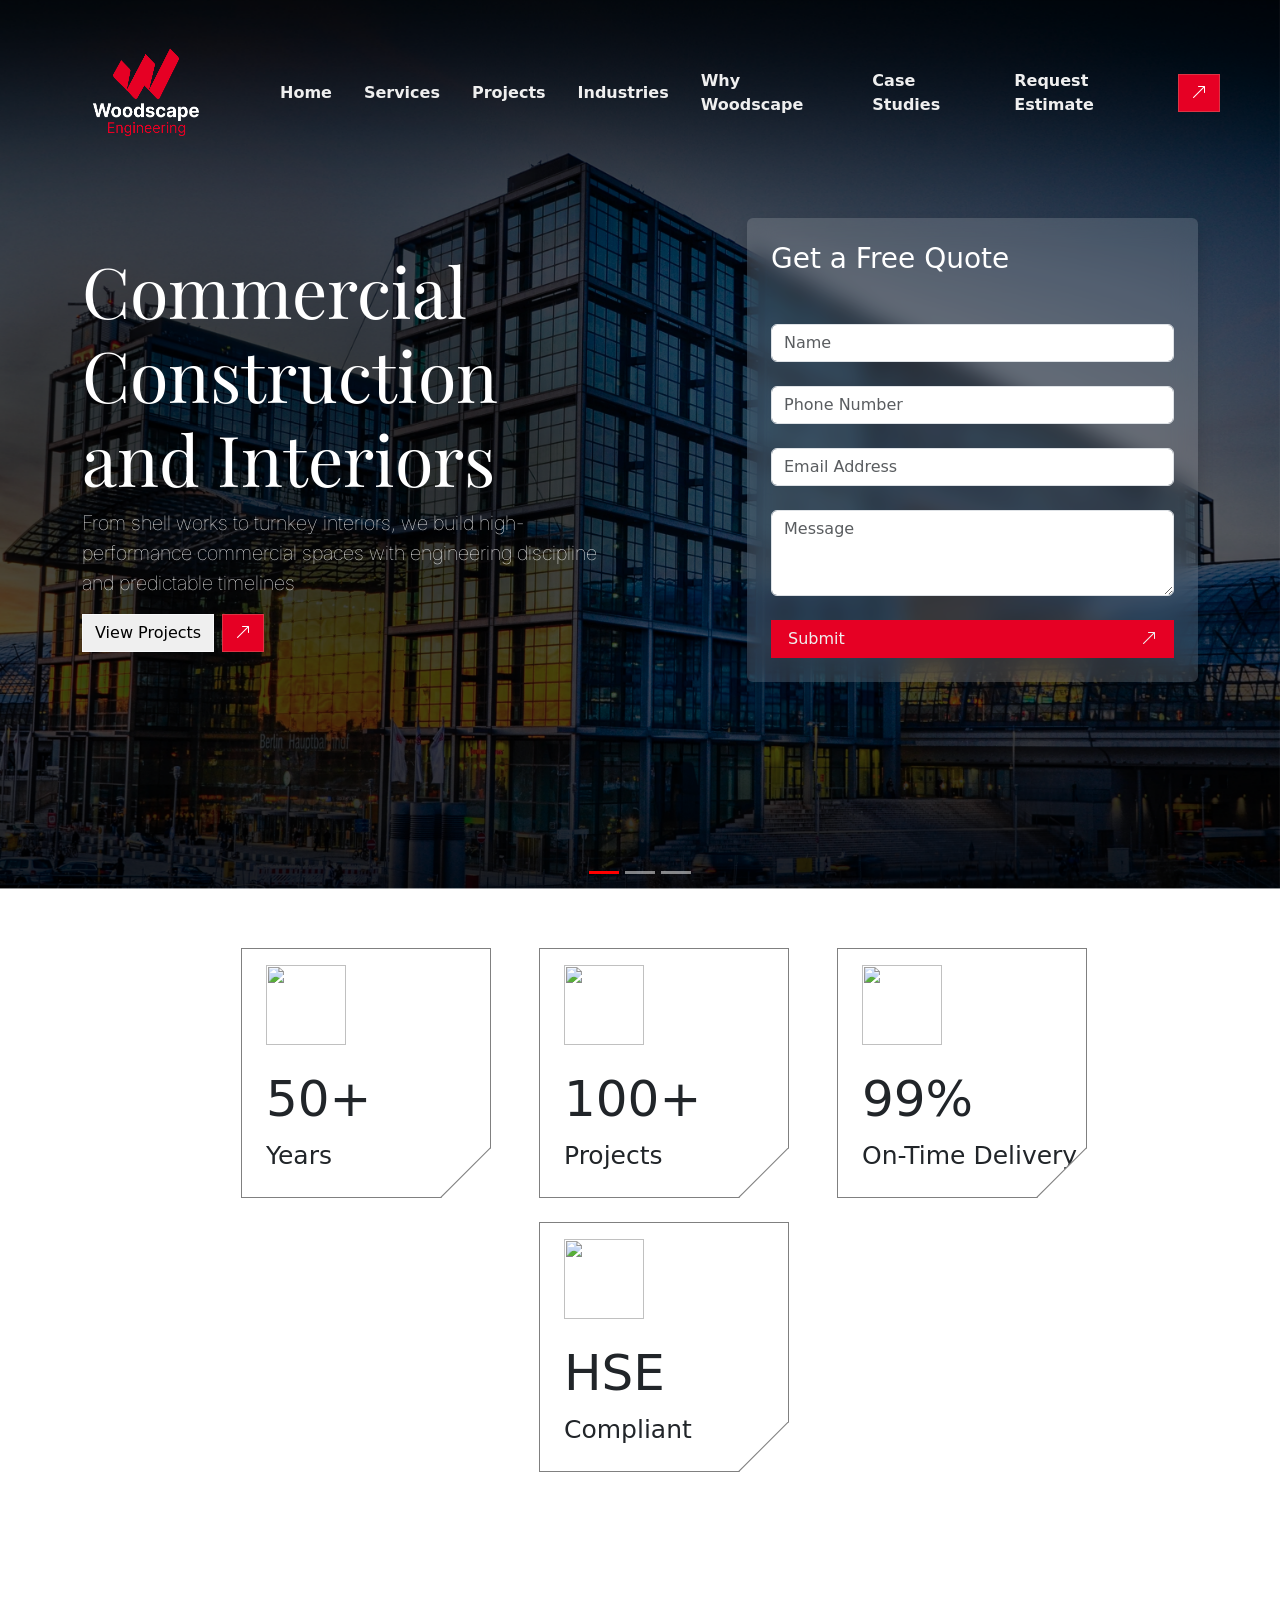
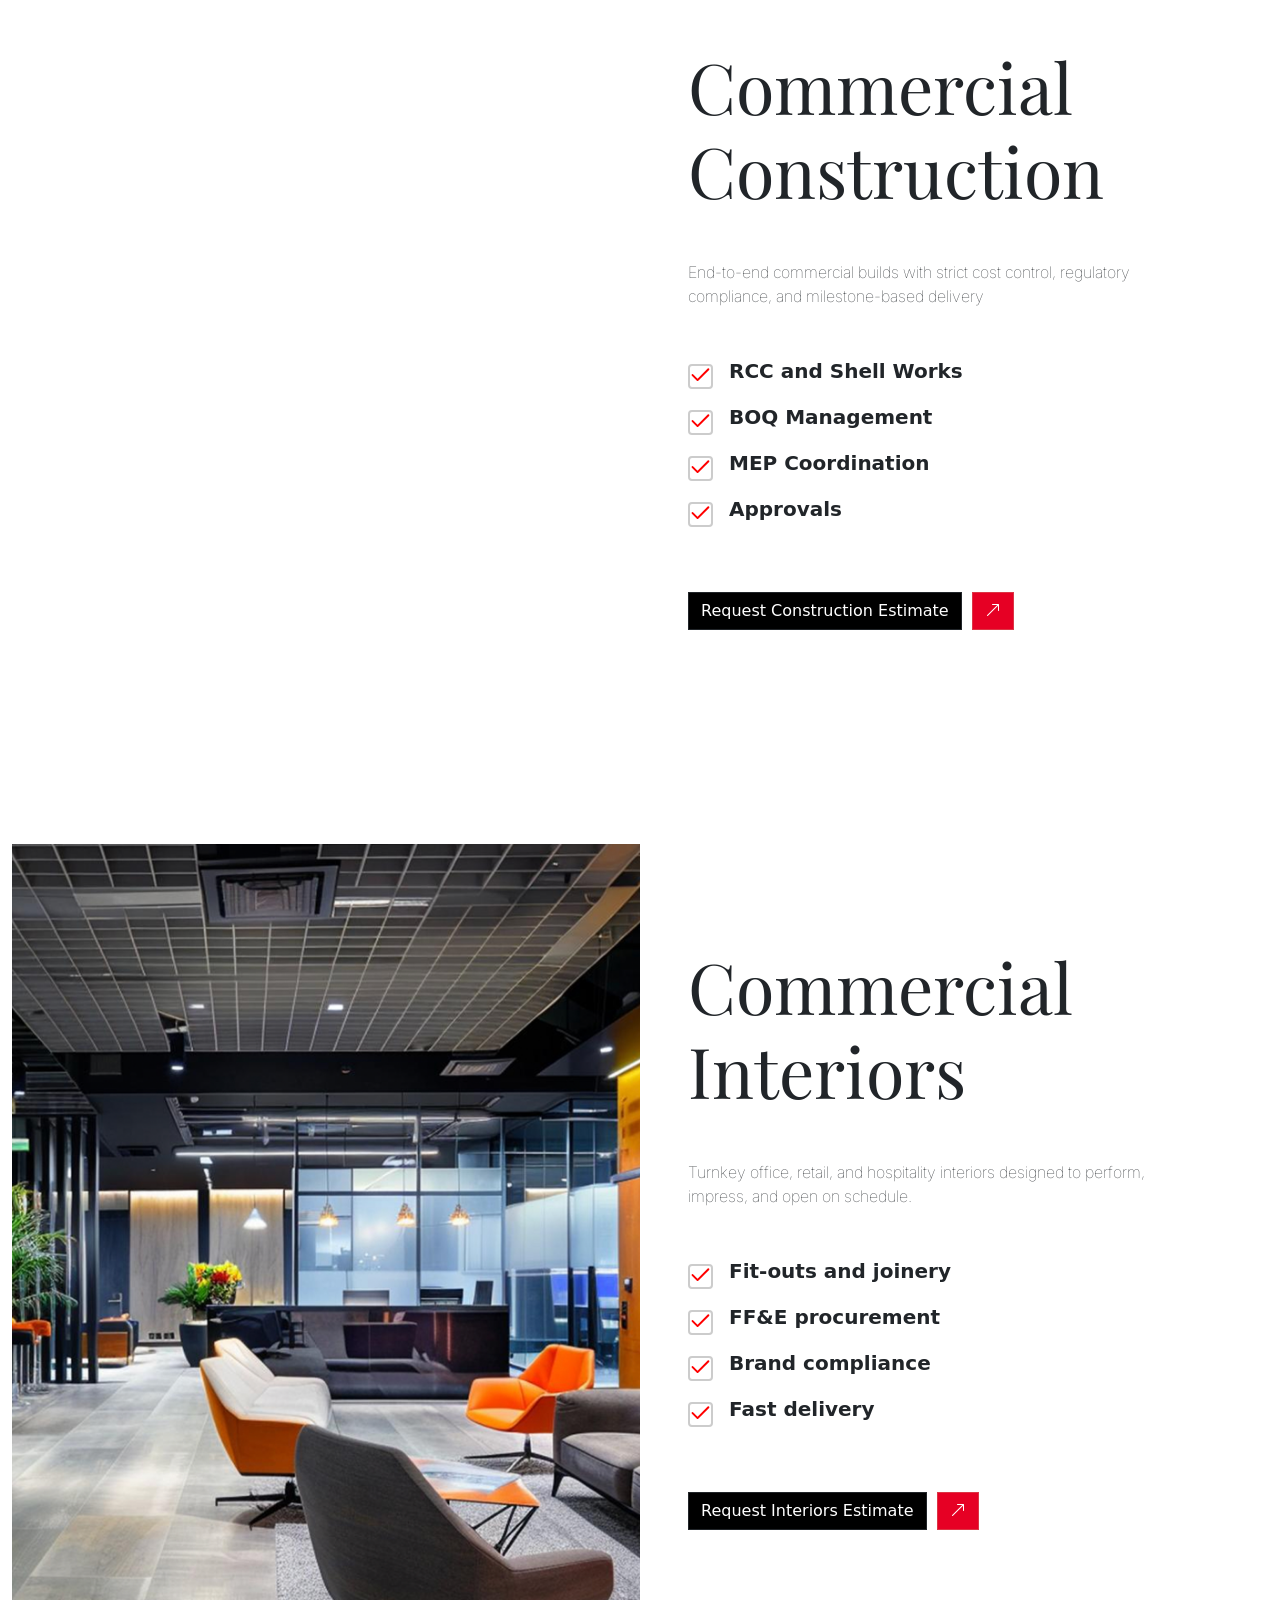
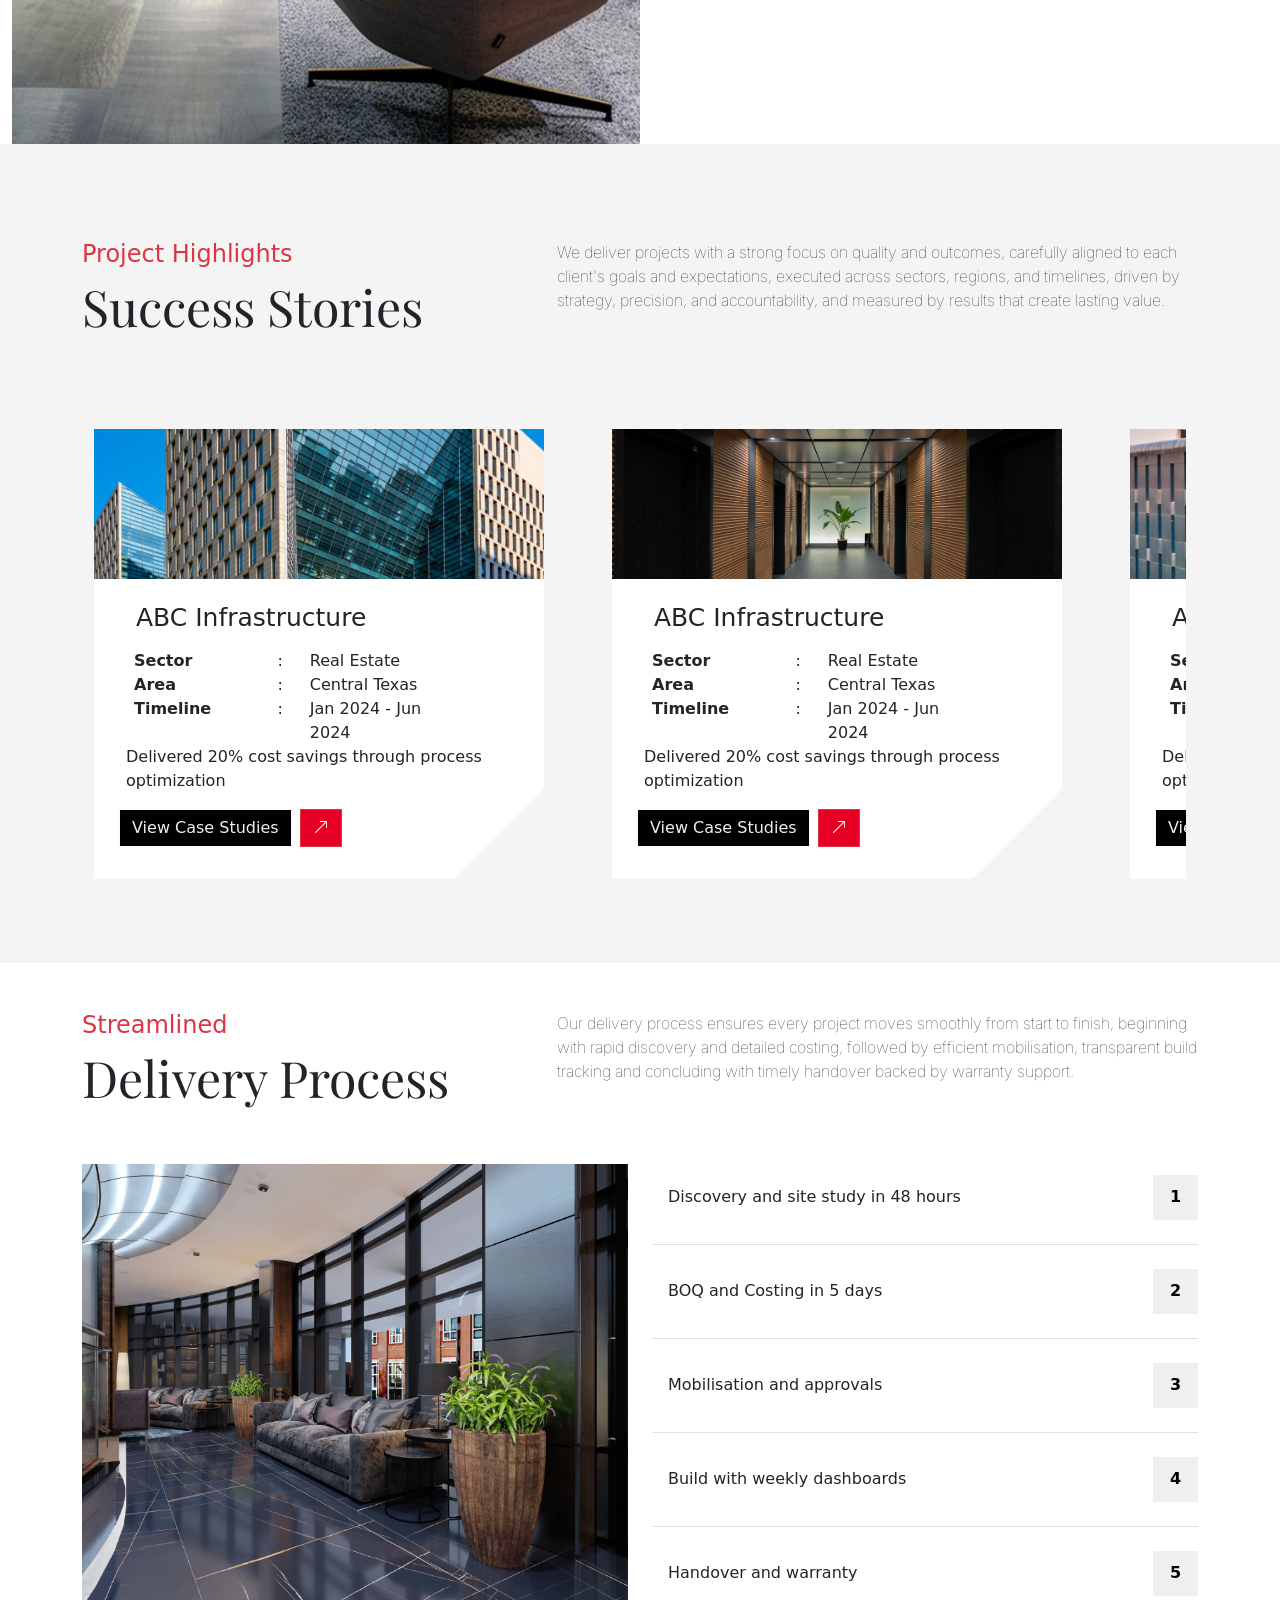
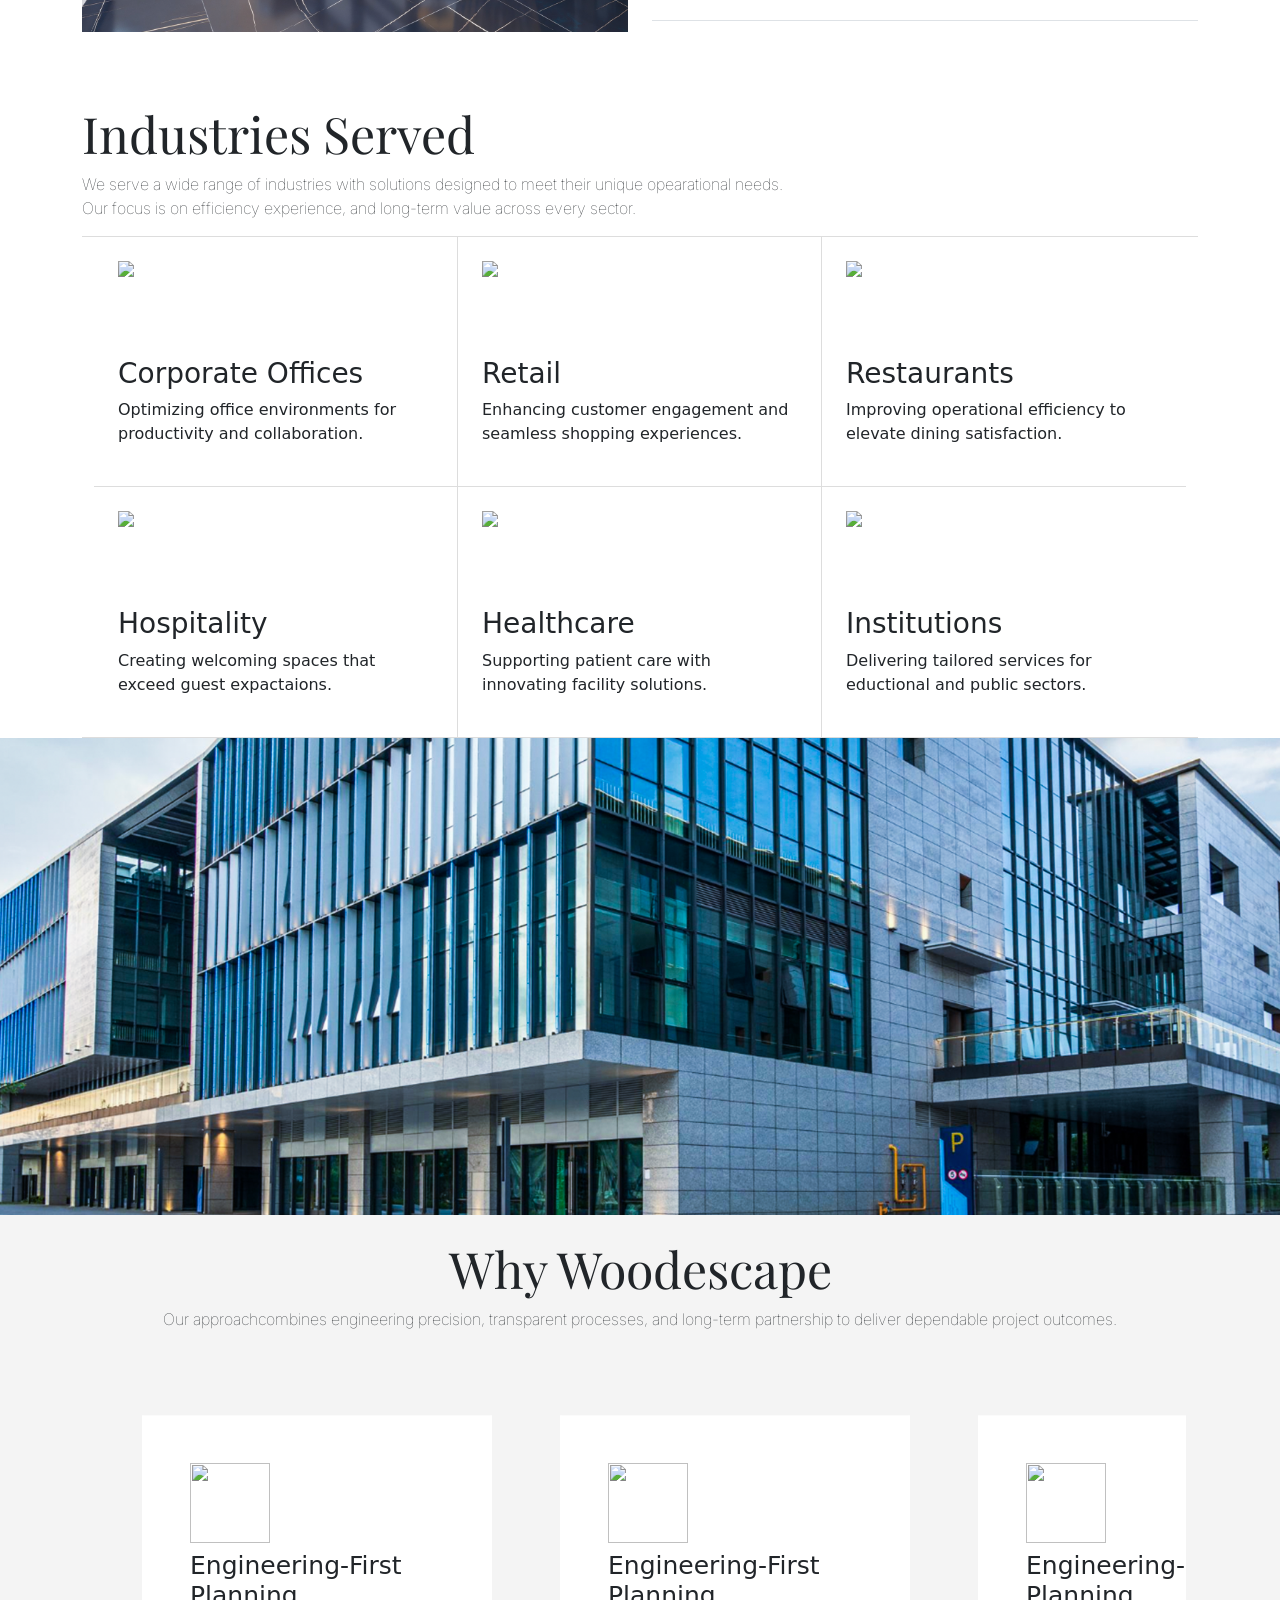
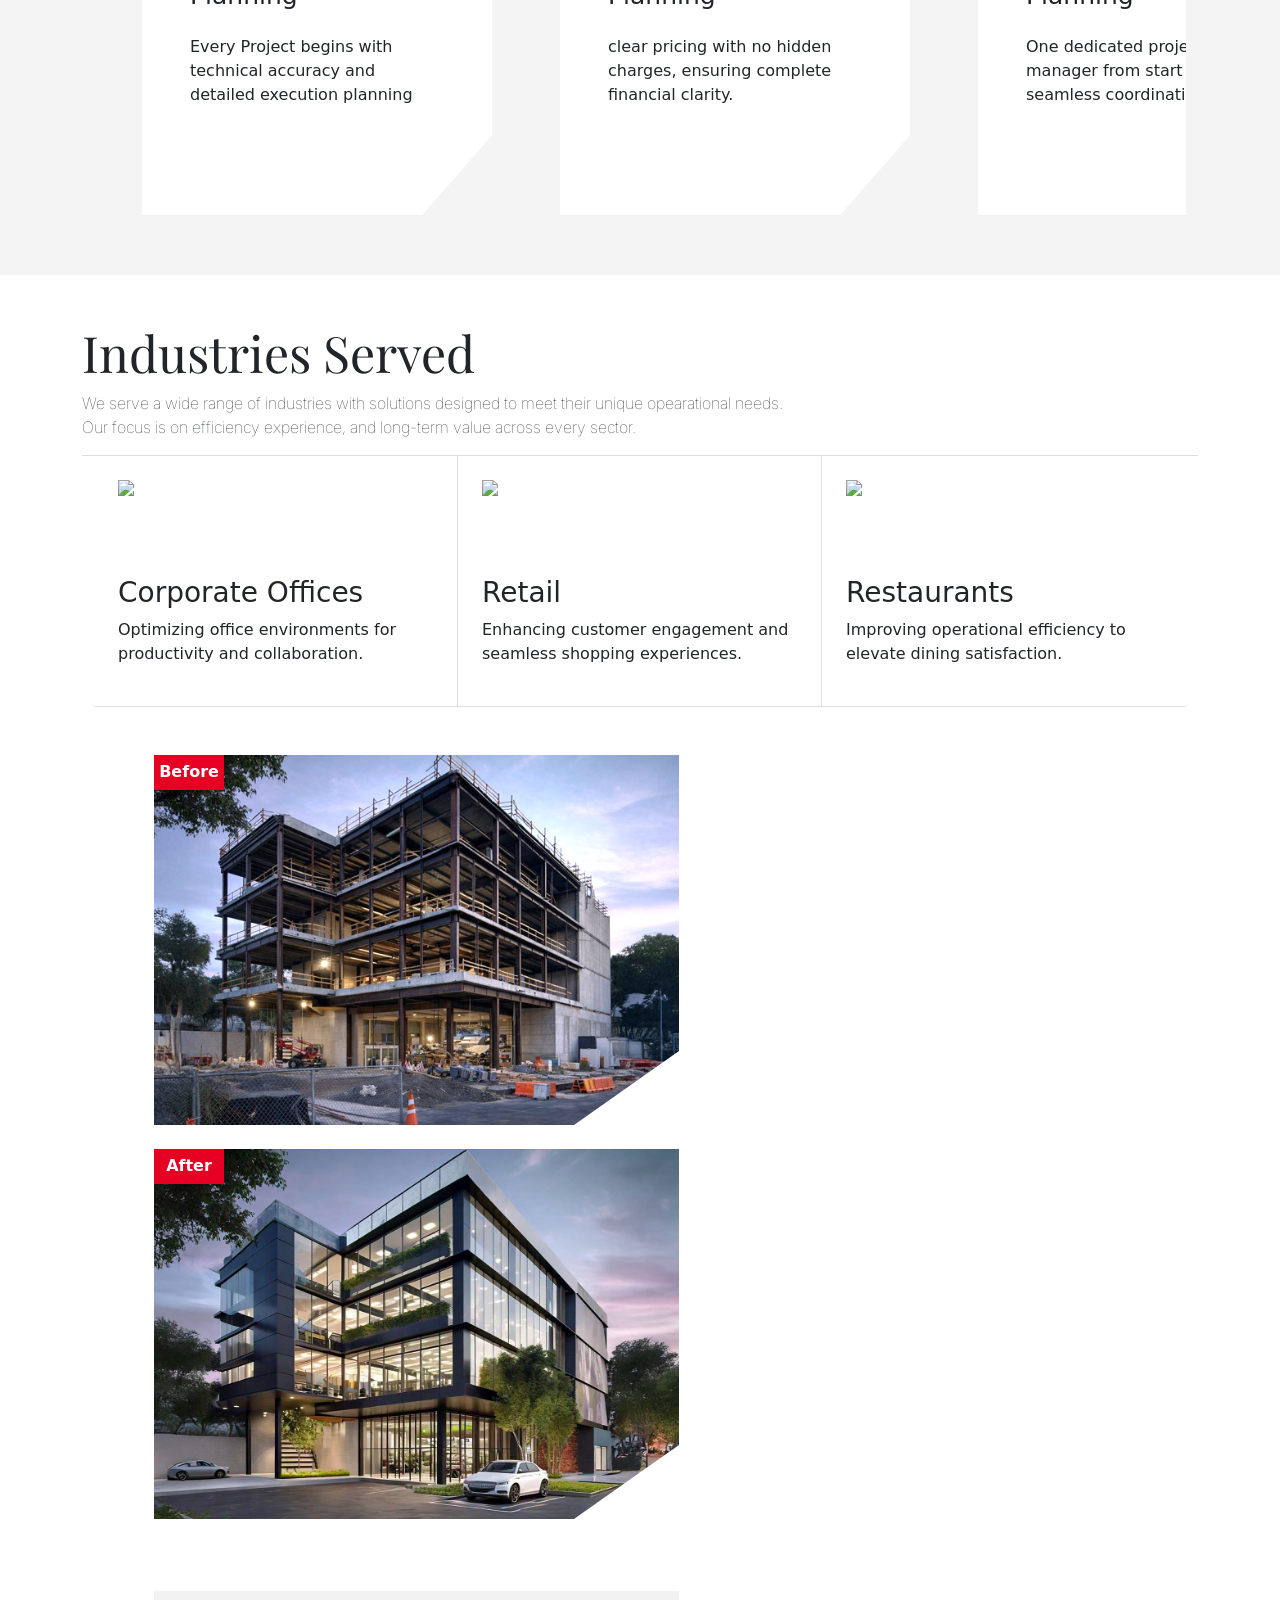
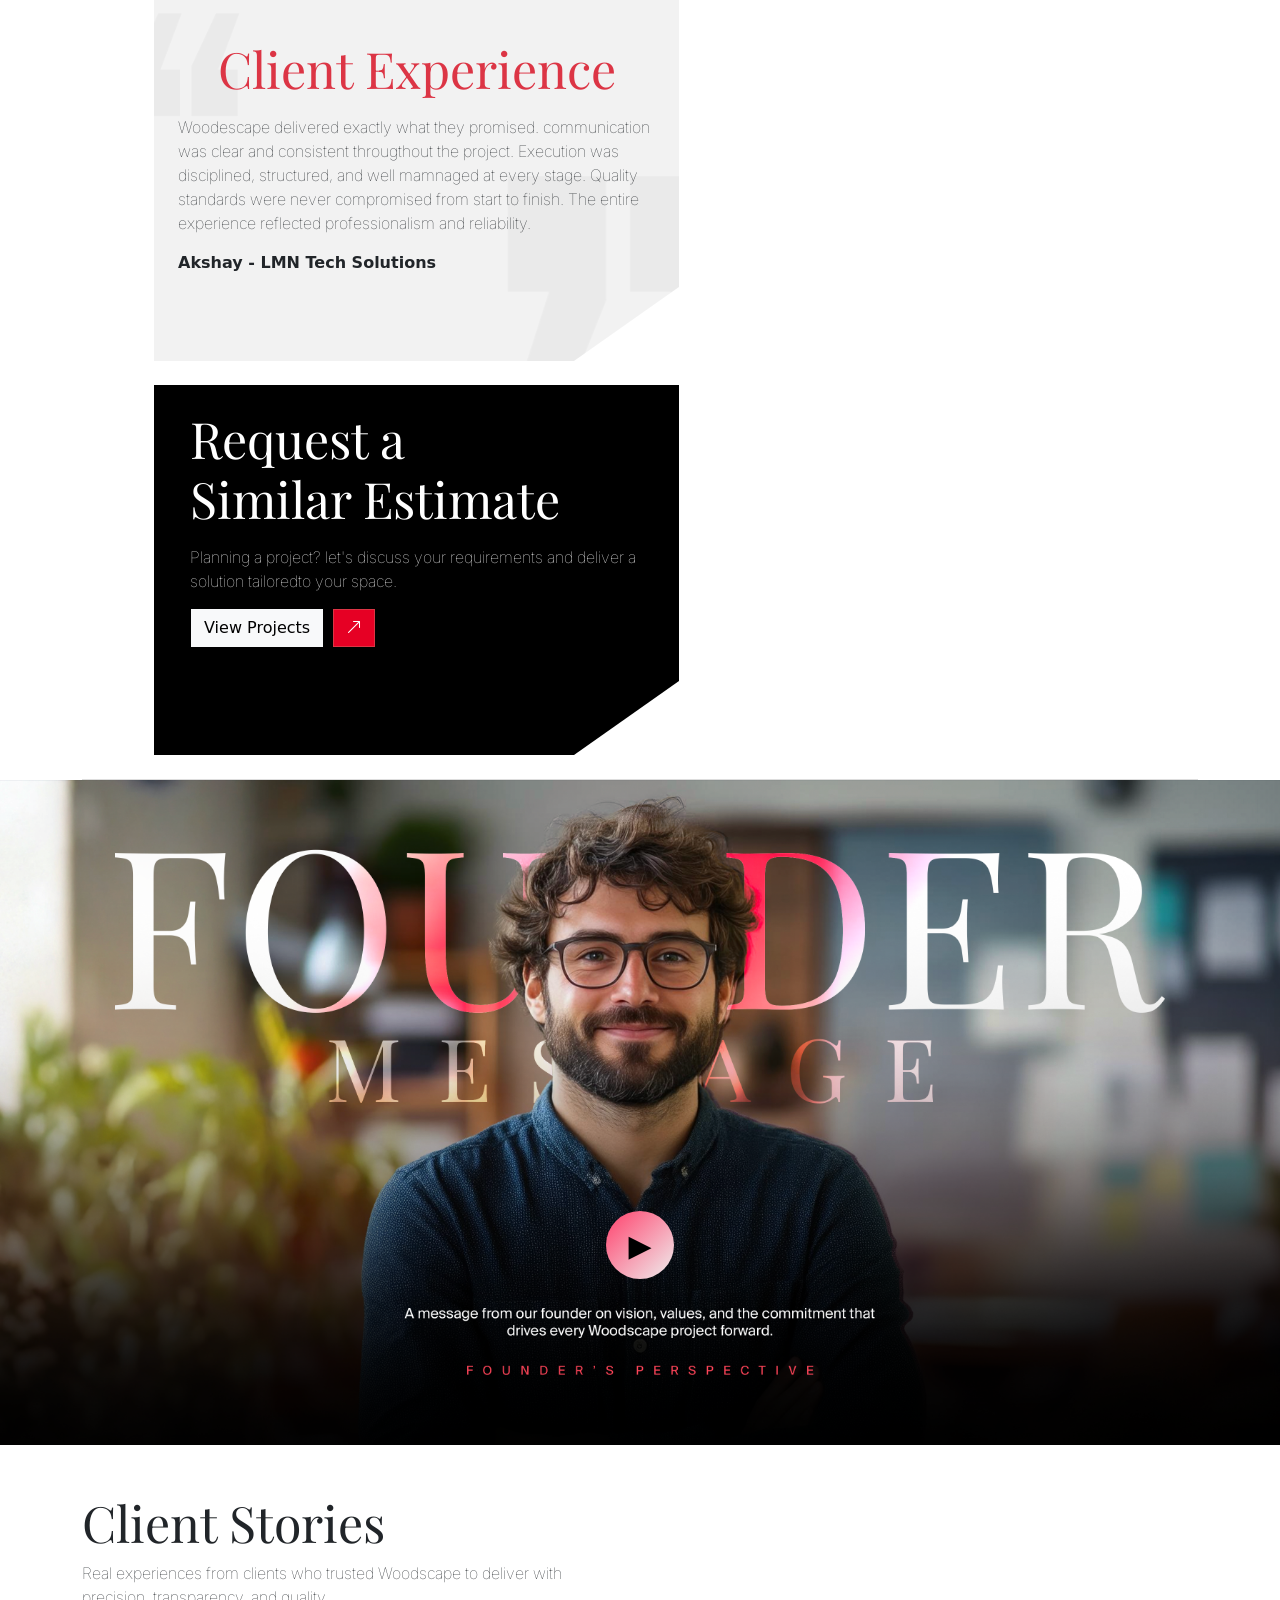
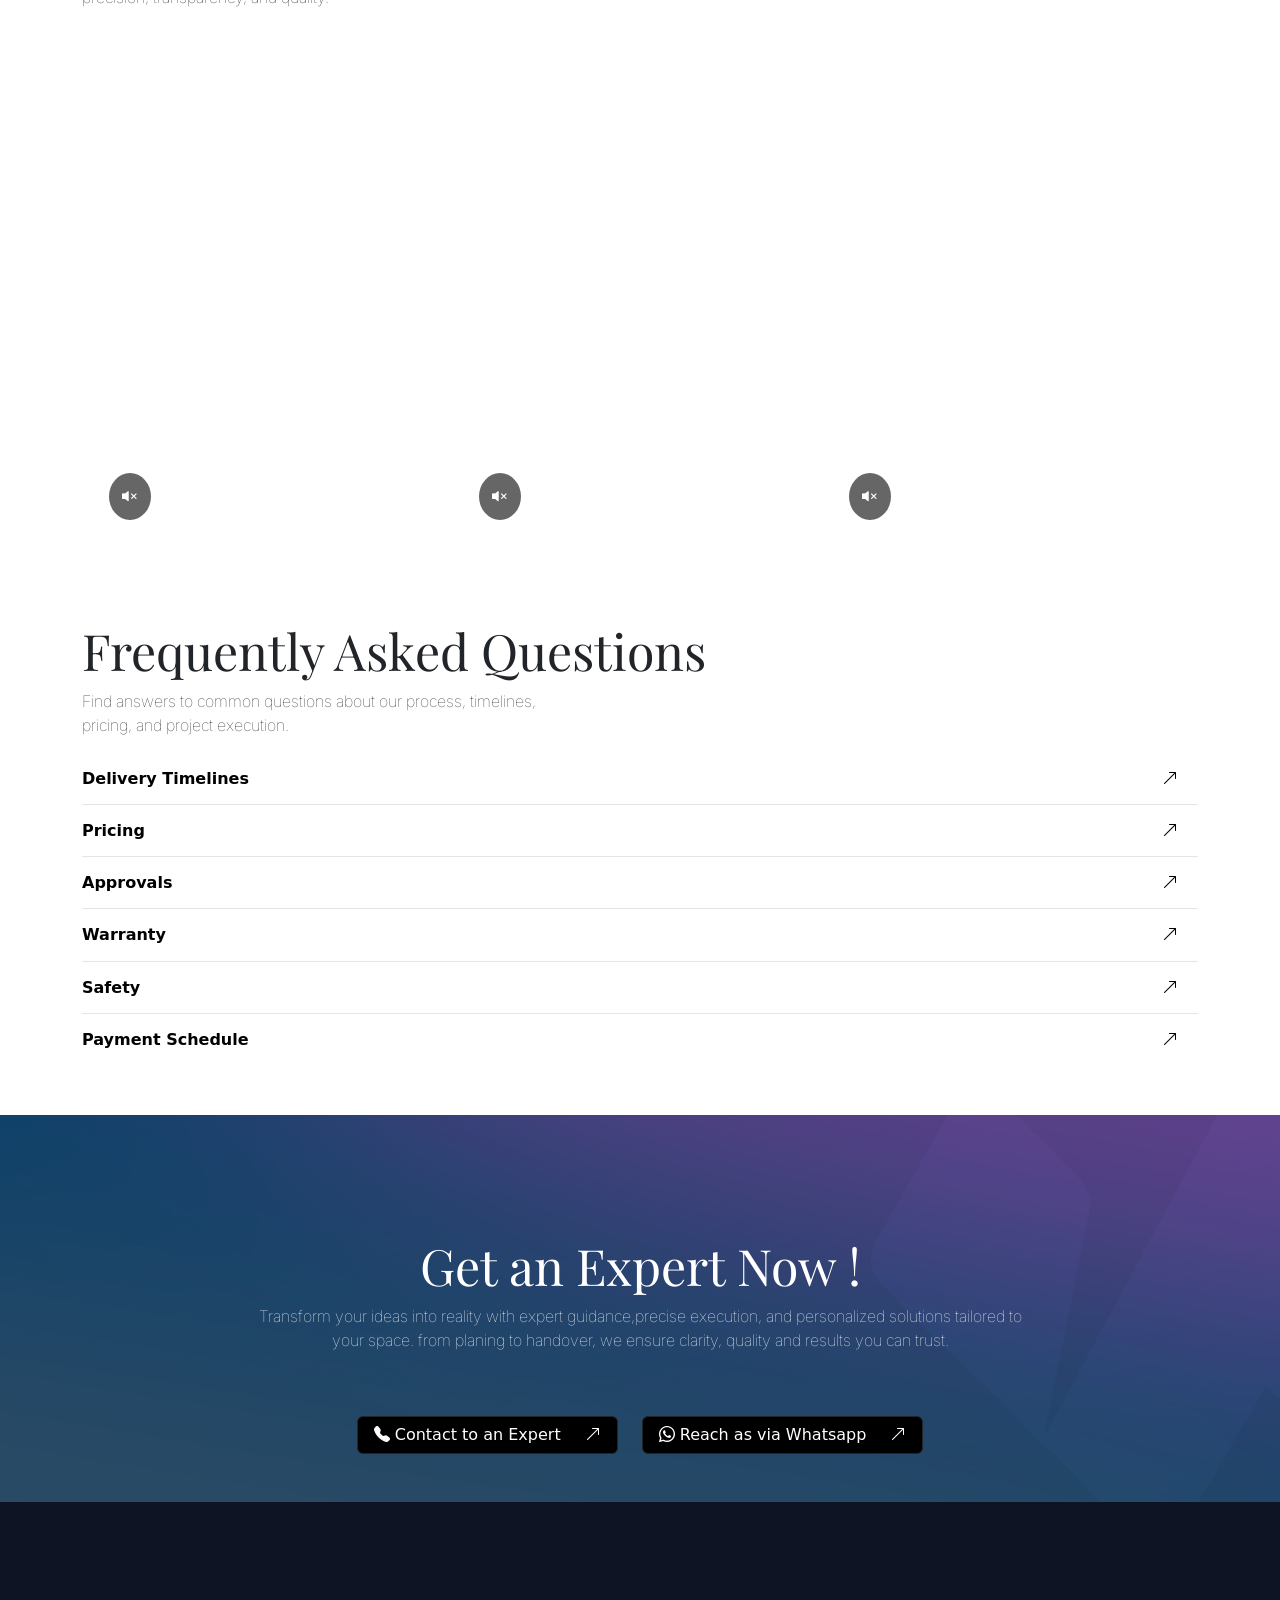
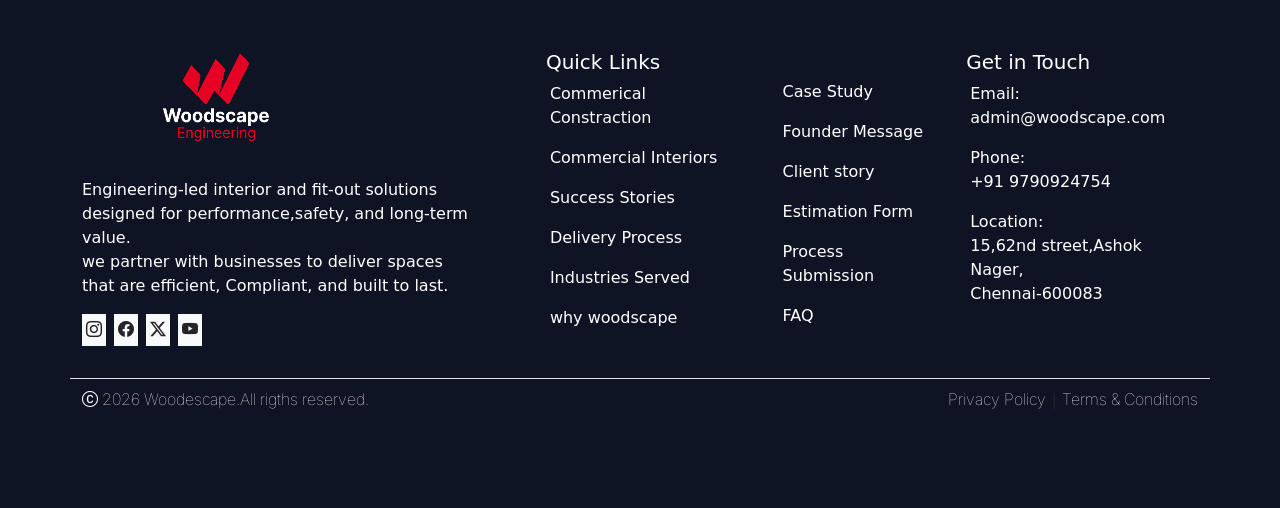
==== commit 43a72cf9: "update" ====
--- a/index.html
+++ b/index.html
@@ -155,28 +155,28 @@
    <section class="container d-flex mt-5 mb-5 num-count justify-content-center flex-wrap">
        <div class="square ms-5 mb-4">
             <div class="square2">
-                <img src="/Icons/industry-01.svg" alt="" height="80px" width="80px" class="ms-4 mt-3">
+                <img src="icons/industry-01.svg" alt="" height="80px" width="80px" class="ms-4 mt-3">
                 <h2 class="ms-4 mt-4" style="font-size: 50px;">50+</h2>
                 <p class="ms-4" style="font-size: 25px;">Years</p>
             </div>
        </div>
        <div class="square ms-5 mb-4">
             <div class="square2">
-                <img src="/Icons/deal-01.svg" alt="" height="80px" width="80px" class="ms-4 mt-3">
+                <img src="icons/deal-01.svg" alt="" height="80px" width="80px" class="ms-4 mt-3">
                 <h2 class="ms-4 mt-4" style="font-size: 50px;">100+</h2>
                 <p class="ms-4" style="font-size: 25px;">Projects</p>
             </div>
        </div>
        <div class="square ms-5 mb-4">
             <div class="square2">
-                <img src="/Icons/on-time.svg" alt="" height="80px" width="80px" class="ms-4 mt-3">
+                <img src="icons/on-time.svg" alt="" height="80px" width="80px" class="ms-4 mt-3">
                 <h2 class="ms-4 mt-4" style="font-size: 50px;">99%</h2>
                 <p class="ms-4" style="font-size: 25px;">On-Time Delivery</p>
             </div>
        </div>
        <div class="square ms-5 mb-4">
             <div class="square2">
-                <img src="/Icons/regulatory-compliance-01.svg" alt="" height="80px" width="80px" class="ms-4 mt-3">
+                <img src="icons/regulatory-compliance-01.svg" alt="" height="80px" width="80px" class="ms-4 mt-3">
                 <h2 class="ms-4 mt-4" style="font-size: 50px;">HSE</h2>
                 <p class="ms-4" style="font-size: 25px;">Compliant</p>
             </div>
@@ -641,7 +641,7 @@
 
                 <div class="col-md-4">
                     <div class="grid-lines text-start p-4 d-flex align-items-start">
-                        <img src="Icons/employment.svg" height="80">
+                        <img src="icons/employment.svg" height="80">
                         <h3 class="mt-3">Corporate Offices</h3>
                         <p class="text-start">Optimizing office environments for productivity and collaboration.</p>
                     </div>
@@ -649,7 +649,7 @@
 
                 <div class="col-md-4">
                     <div class="grid-lines text-start p-4 d-flex align-items-start">
-                        <img src="Icons/expansion.svg" height="80">
+                        <img src="icons/expansion.svg" height="80">
                         <h3 class="mt-3">Retail</h3>
                         <p class="text-start">Enhancing customer engagement and seamless shopping experiences.</p>
                     </div>
@@ -657,7 +657,7 @@
 
                 <div class="col-md-4">
                     <div class="grid-lines p-4 d-flex align-items-start" style="border-right: none;">
-                        <img src="Icons/meal-01.svg" height="80">
+                        <img src="icons/meal-01.svg" height="80">
                         <h3 class="mt-3">Restaurants</h3>
                         <p class="text-start">Improving operational efficiency to elevate dining satisfaction.</p>
                     </div>
@@ -670,7 +670,7 @@
 
                 <div class="col-md-4">
                     <div class="grid-lines p-4 d-flex align-items-start" style="border-bottom: none;">
-                        <img src="Icons/bellboy-01.svg" height="80">
+                        <img src="icons/bellboy-01.svg" height="80">
                         <h3 class="mt-3">Hospitality</h3>
                         <p class="text-start">Creating welcoming spaces that exceed guest expactaions.</p>
                     </div>
@@ -678,7 +678,7 @@
 
                 <div class="col-md-4">
                     <div class="grid-lines p-4 d-flex align-items-start" style="border-bottom: none;">
-                        <img src="Icons/healthcare-01.svg" height="80">
+                        <img src="icons/healthcare-01.svg" height="80">
                         <h3 class="mt-3">Healthcare</h3>
                         <p class="text-start">Supporting patient care with innovating facility solutions.</p>
                     </div>
@@ -686,7 +686,7 @@
 
                 <div class="col-md-4">
                     <div class="grid-lines p-4 d-flex align-items-start" style="border-right: none; border-bottom: none;">
-                        <img src="Icons/university-01.svg" height="80">
+                        <img src="icons/university-01.svg" height="80">
                         <h3 class="mt-3">Institutions</h3>
                         <p class="text-start">Delivering tailored services for eductional and public sectors.</p>
                     </div>
@@ -716,35 +716,35 @@
                 <div class="scroll-row">
                     <div class="square ms-5 mb-4">
                         <div class="square2">
-                            <img src="Icons/setting.svg" alt="" height="80px" width="80px" class="ms-5 mt-5">
+                            <img src="icons/setting.svg" alt="" height="80px" width="80px" class="ms-5 mt-5">
                             <h2 class="text-start mt-2 ms-5" style="font-size: 25px;">Engineering-First <br> Planning</h2>
                             <p class="mt-4 ms-5 me-5">Every Project begins with technical accuracy and detailed execution planning</p>
                         </div>
                     </div>
                     <div class="square ms-5 mb-4">
                         <div class="square2">
-                            <img src="Icons/investigation.svg" alt="" height="80px" width="80px" class="ms-5 mt-5">
+                            <img src="icons/investigation.svg" alt="" height="80px" width="80px" class="ms-5 mt-5">
                             <h2 class="text-start mt-2 ms-5" style="font-size: 25px;">Engineering-First <br> Planning</h2>
                             <p class="mt-4 ms-5 me-5">clear pricing with no hidden charges, ensuring complete financial clarity.</p>
                         </div>
                     </div>
                     <div class="square ms-5 mb-4">
                         <div class="square2">
-                            <img src="Icons/locksmith.svg" alt="" height="80px" width="80px" class="ms-5 mt-5">
+                            <img src="icons/locksmith.svg" alt="" height="80px" width="80px" class="ms-5 mt-5">
                             <h2 class="text-start mt-2 ms-5" style="font-size: 25px;">Engineering-First <br> Planning</h2>
                             <p class="mt-4 ms-5 me-5">One dedicated project manager from start to finish for seamless coordination.</p>
                         </div>
                     </div>
                      <div class="square ms-5 mb-4">
                         <div class="square2">
-                            <img src="Icons/setting.svg" alt="" height="80px" width="80px" class="ms-5 mt-5">
+                            <img src="icons/setting.svg" alt="" height="80px" width="80px" class="ms-5 mt-5">
                             <h2 class="text-start mt-2 ms-5" style="font-size: 25px;">Engineering-First <br> Planning</h2>
                             <p class="mt-4 ms-5 me-5">Every Project begins with technical accuracy and detailed execution planning</p>
                         </div>
                     </div>
                     <div class="square ms-5 mb-4">
                         <div class="square2">
-                            <img src="Icons/setting.svg" alt="" height="80px" width="80px" class="ms-5 mt-5">
+                            <img src="icons/setting.svg" alt="" height="80px" width="80px" class="ms-5 mt-5">
                             <h2 class="text-start mt-2 ms-5" style="font-size: 25px;">Engineering-First <br> Planning</h2>
                             <p class="mt-4 ms-5 me-5">Every Project begins with technical accuracy and detailed execution planning</p>
                         </div>
@@ -769,7 +769,7 @@
 
                 <div class="col-md-4">
                     <div class="grid-lines text-start p-4 d-flex align-items-start">
-                        <img src="Icons/employment.svg" height="80">
+                        <img src="icons/employment.svg" height="80">
                         <h3 class="mt-3">Corporate Offices</h3>
                         <p class="text-start">Optimizing office environments for productivity and collaboration.</p>
                     </div>
@@ -777,7 +777,7 @@
 
                 <div class="col-md-4">
                     <div class="grid-lines text-start p-4 d-flex align-items-start">
-                        <img src="Icons/expansion.svg" height="80">
+                        <img src="icons/expansion.svg" height="80">
                         <h3 class="mt-3">Retail</h3>
                         <p class="text-start">Enhancing customer engagement and seamless shopping experiences.</p>
                     </div>
@@ -785,7 +785,7 @@
 
                 <div class="col-md-4">
                     <div class="grid-lines p-4 d-flex align-items-start" style="border-right: none;">
-                        <img src="Icons/meal-01.svg" height="80">
+                        <img src="icons/meal-01.svg" height="80">
                         <h3 class="mt-3">Restaurants</h3>
                         <p class="text-start">Improving operational efficiency to elevate dining satisfaction.</p>
                     </div>
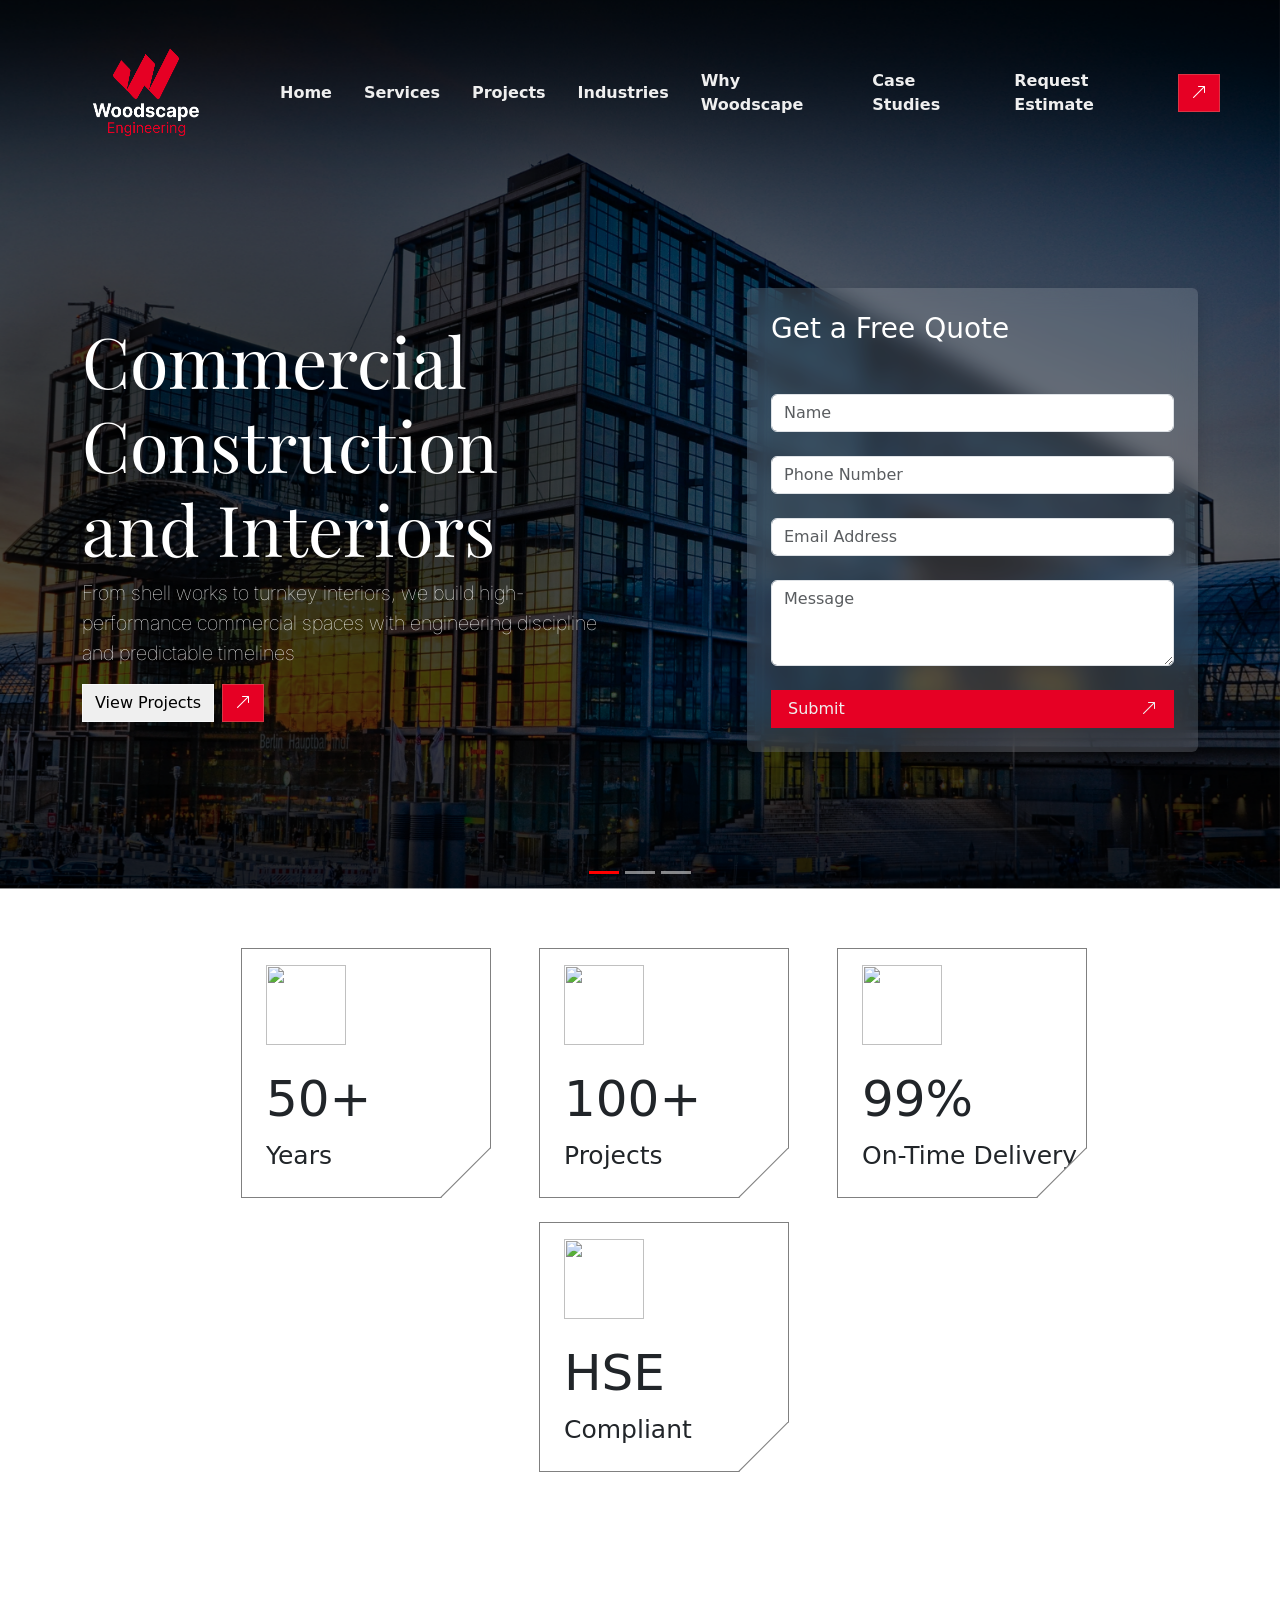
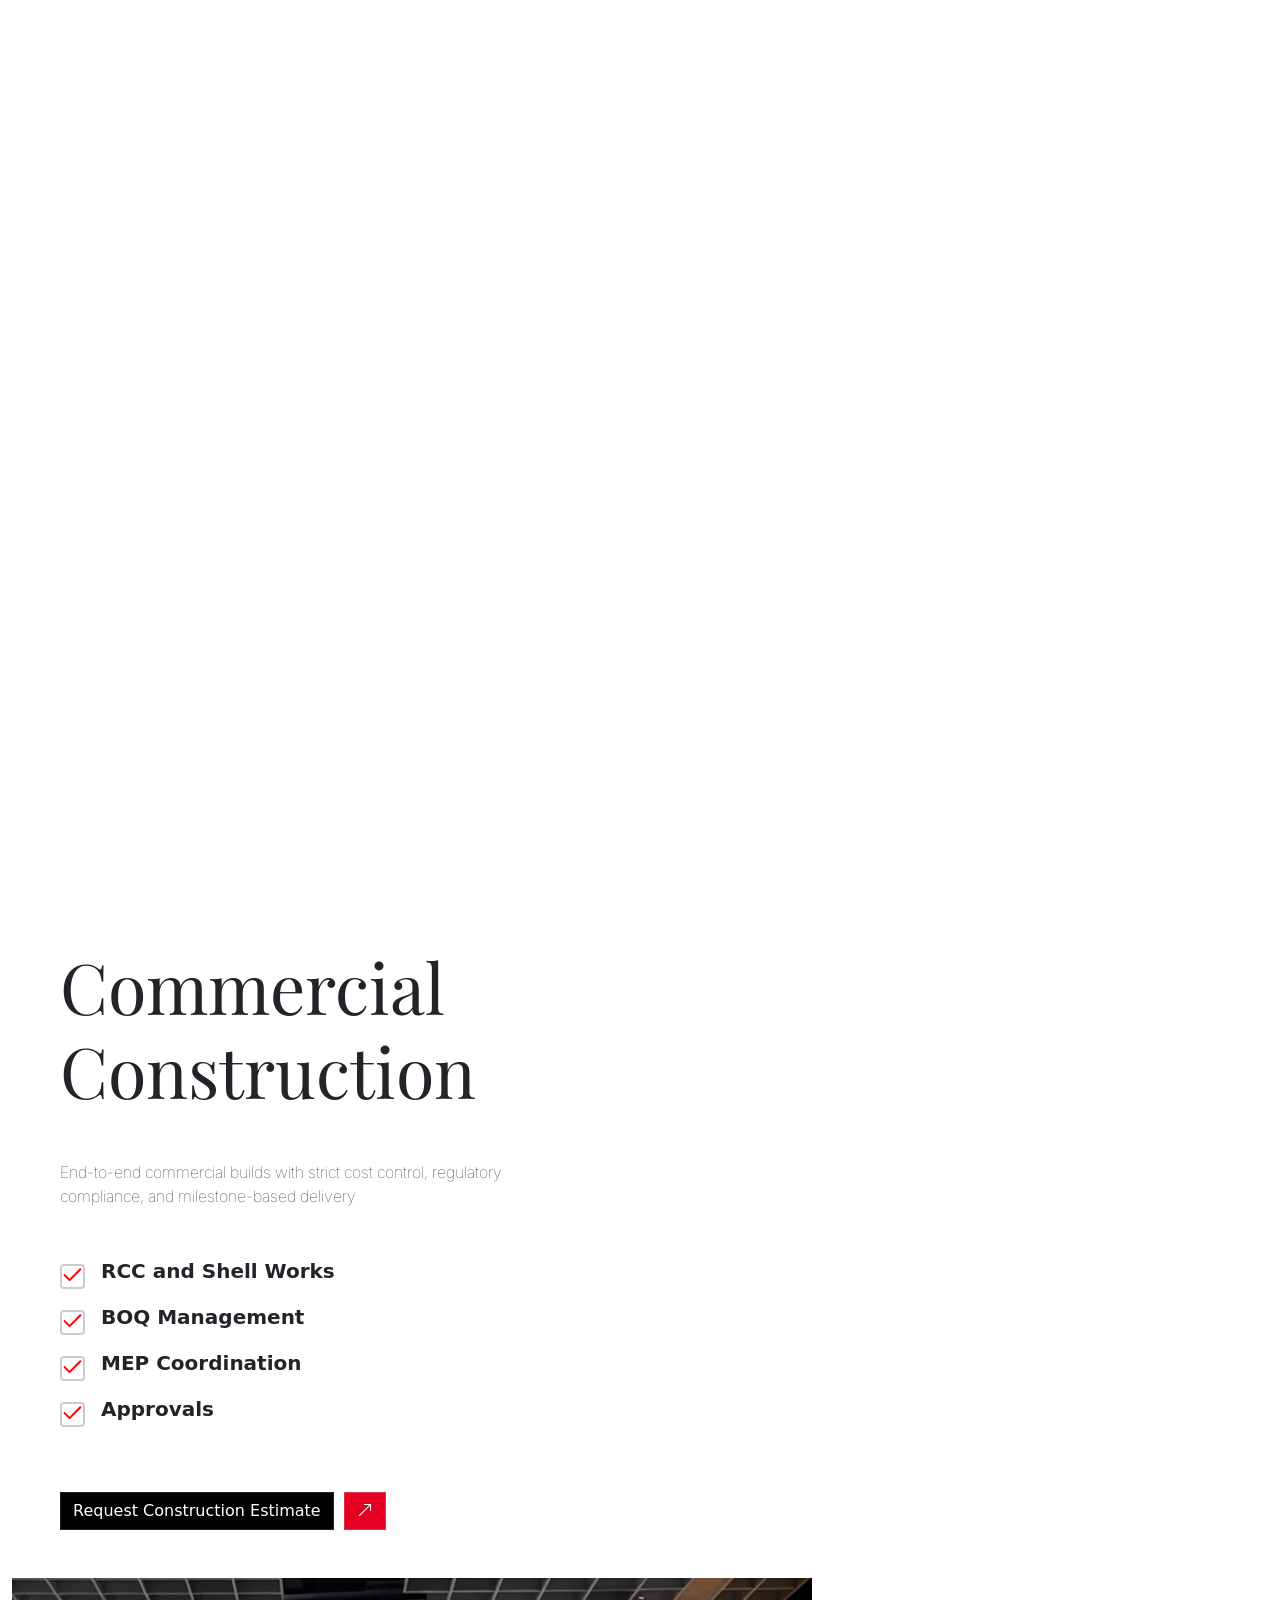
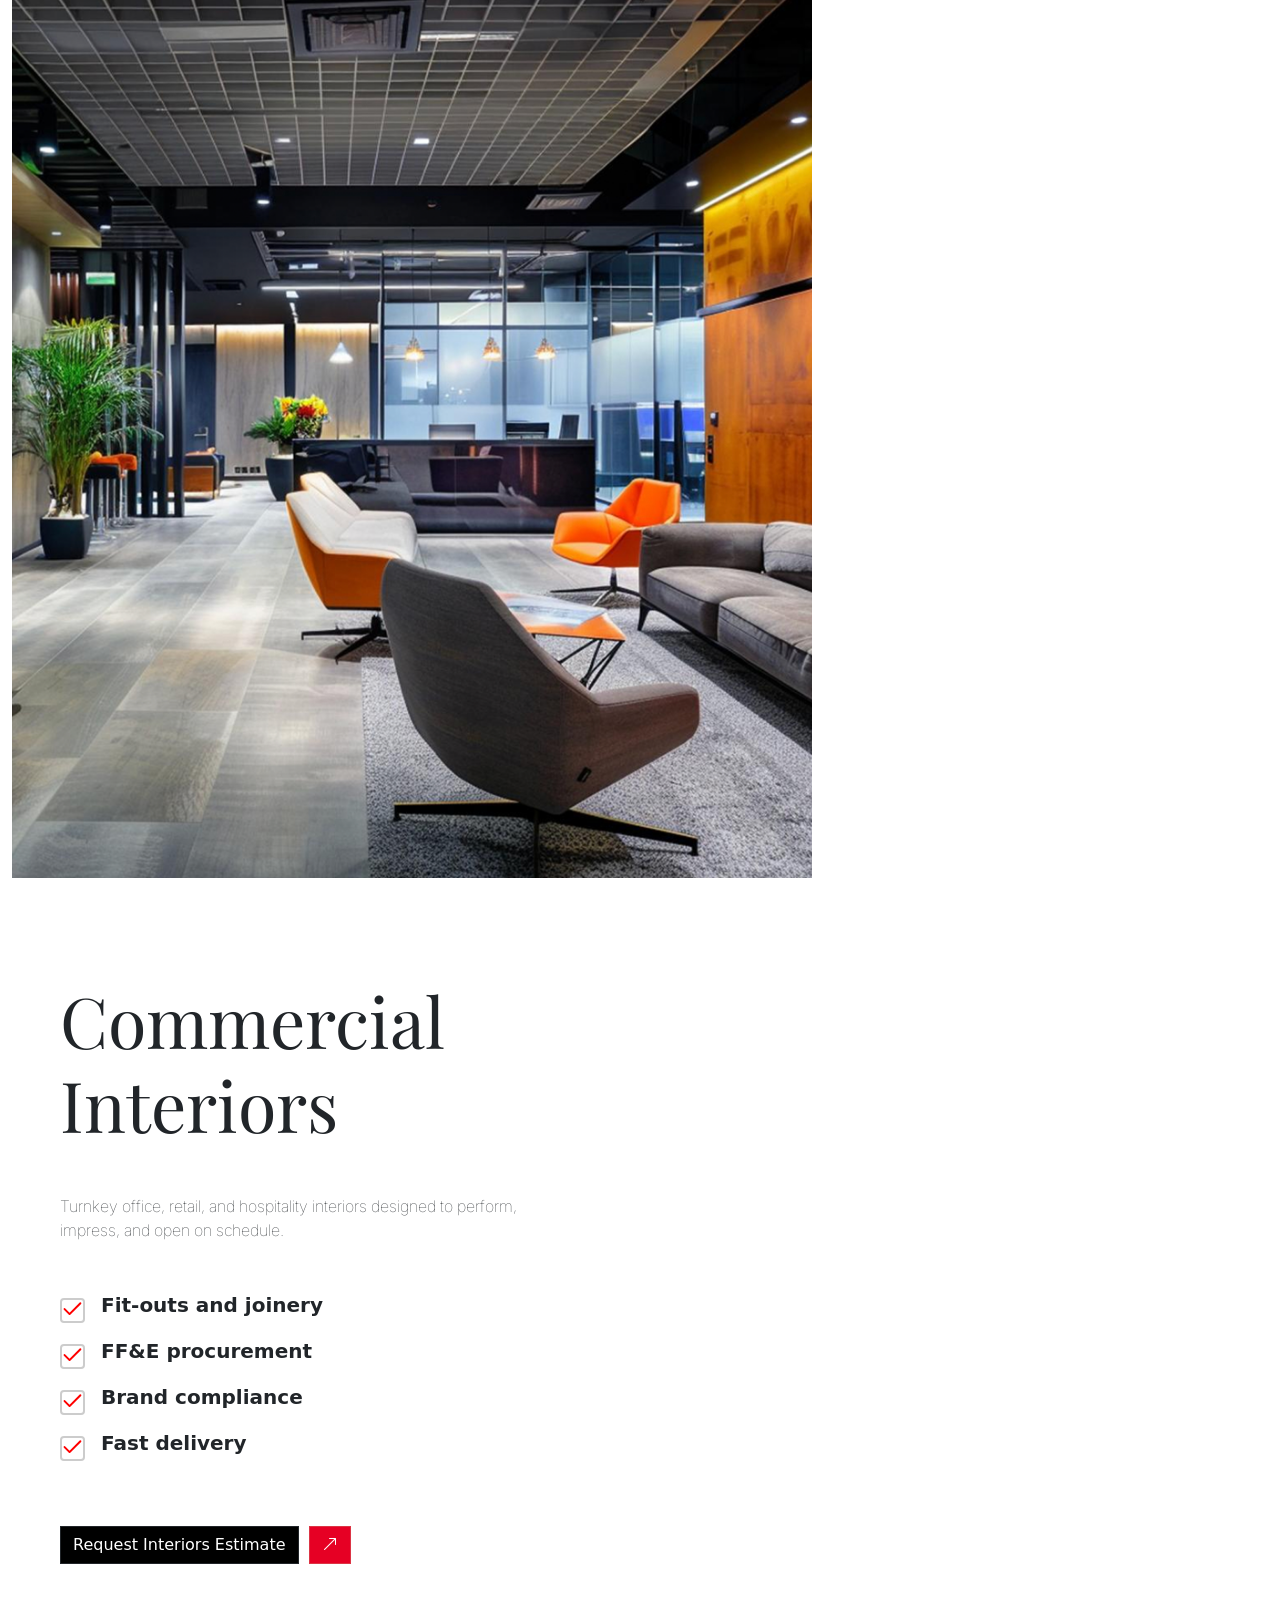
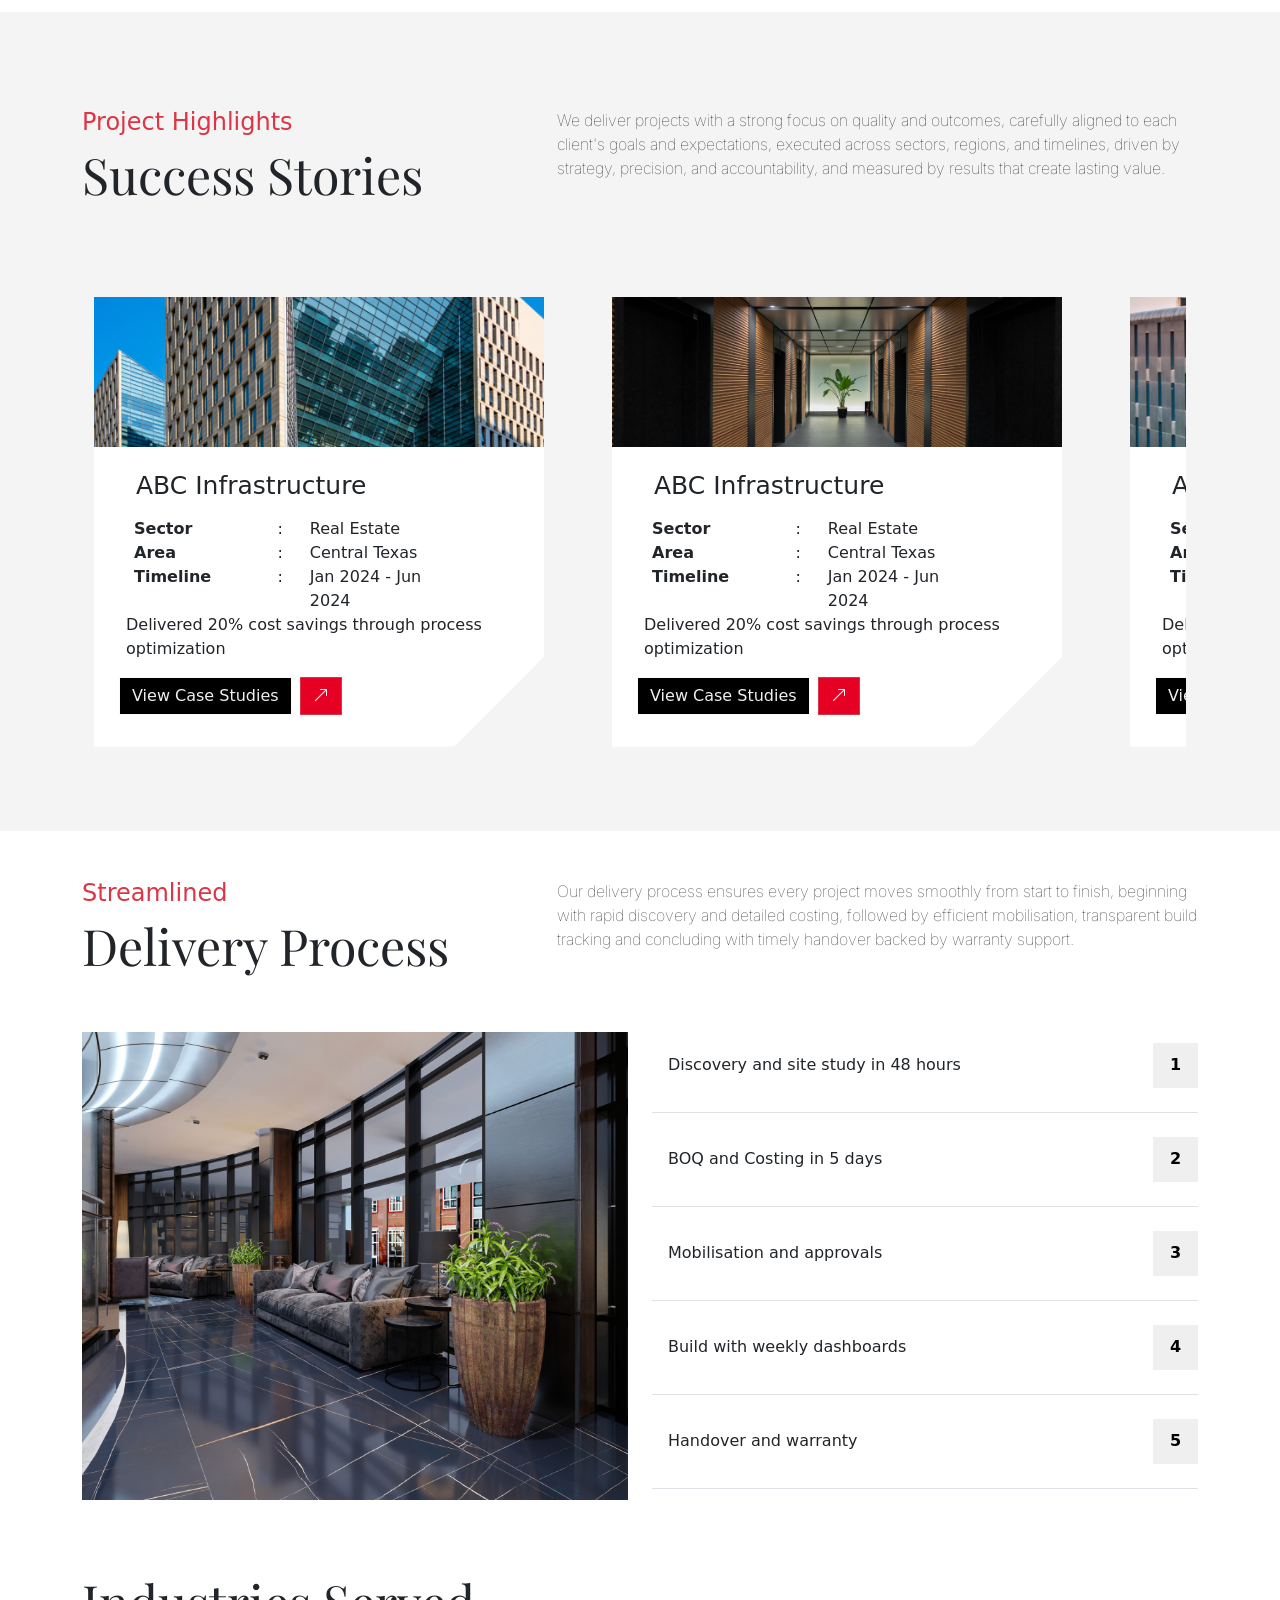
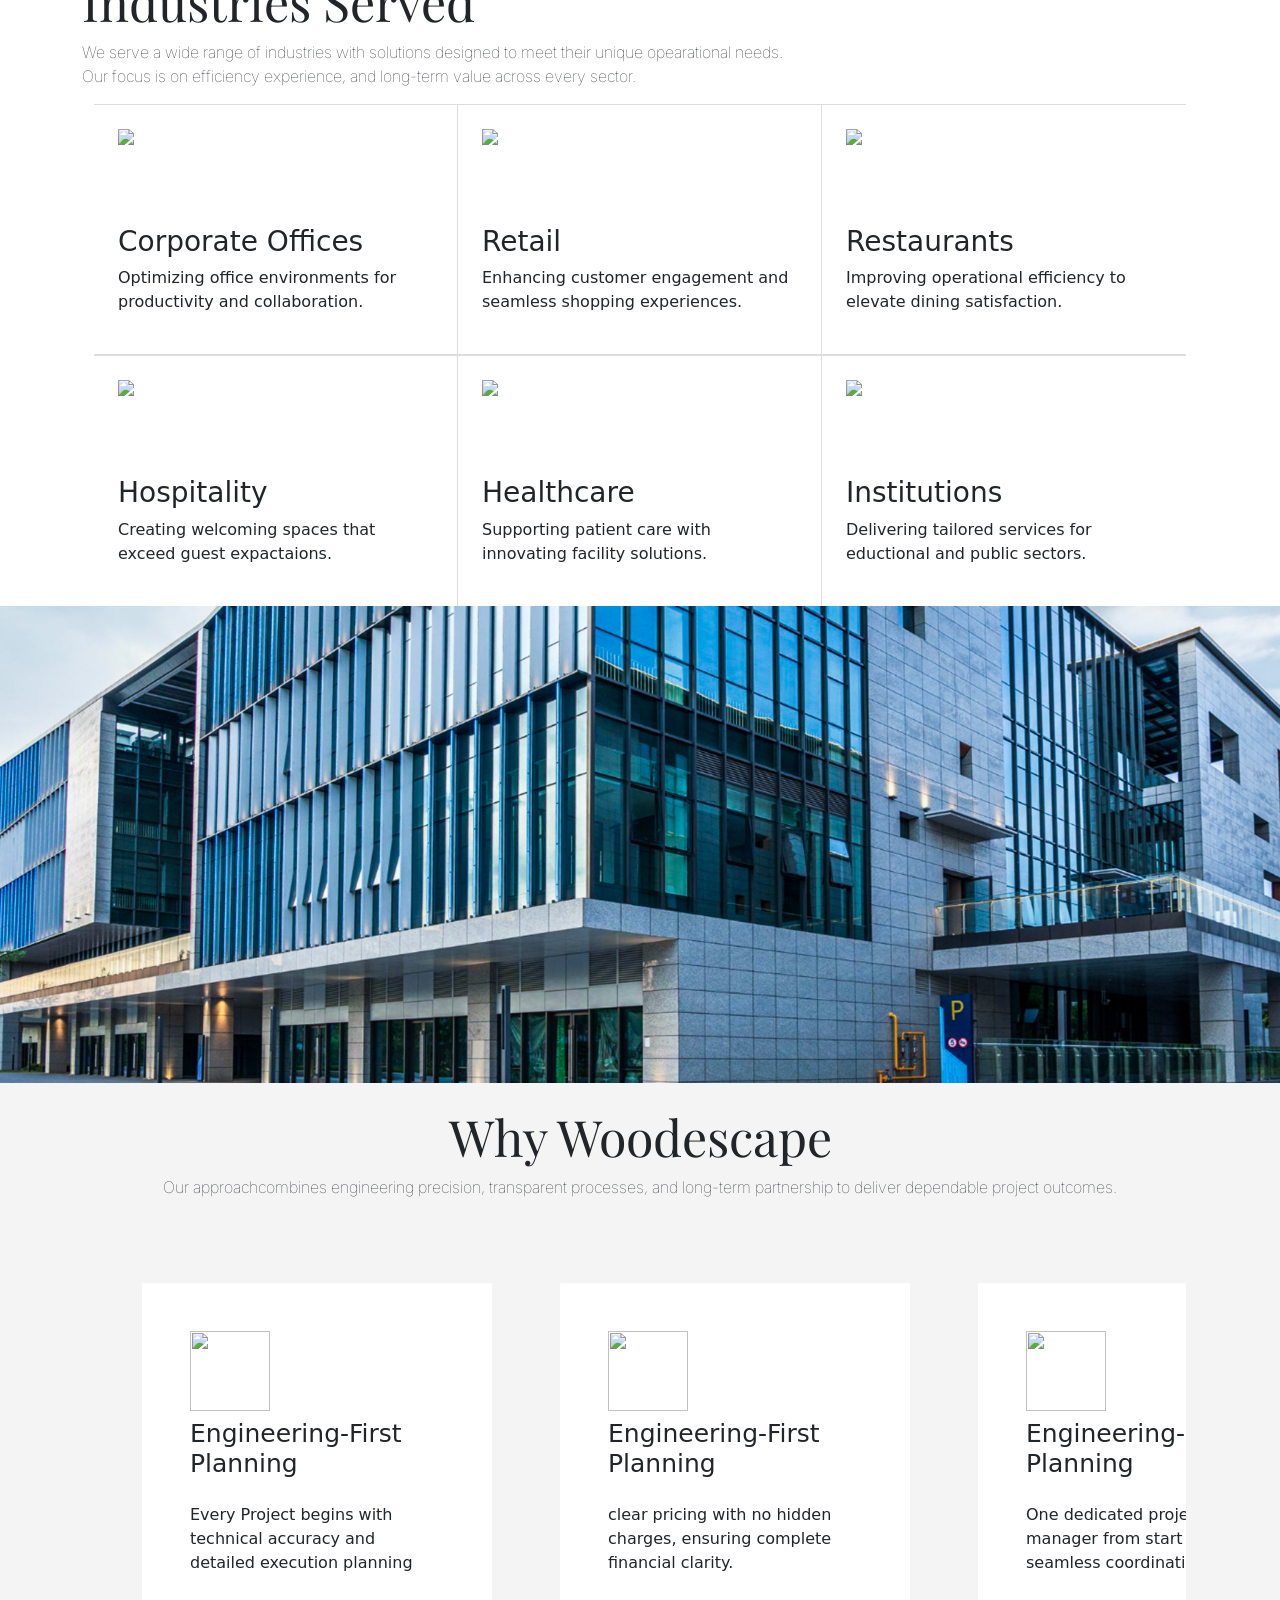
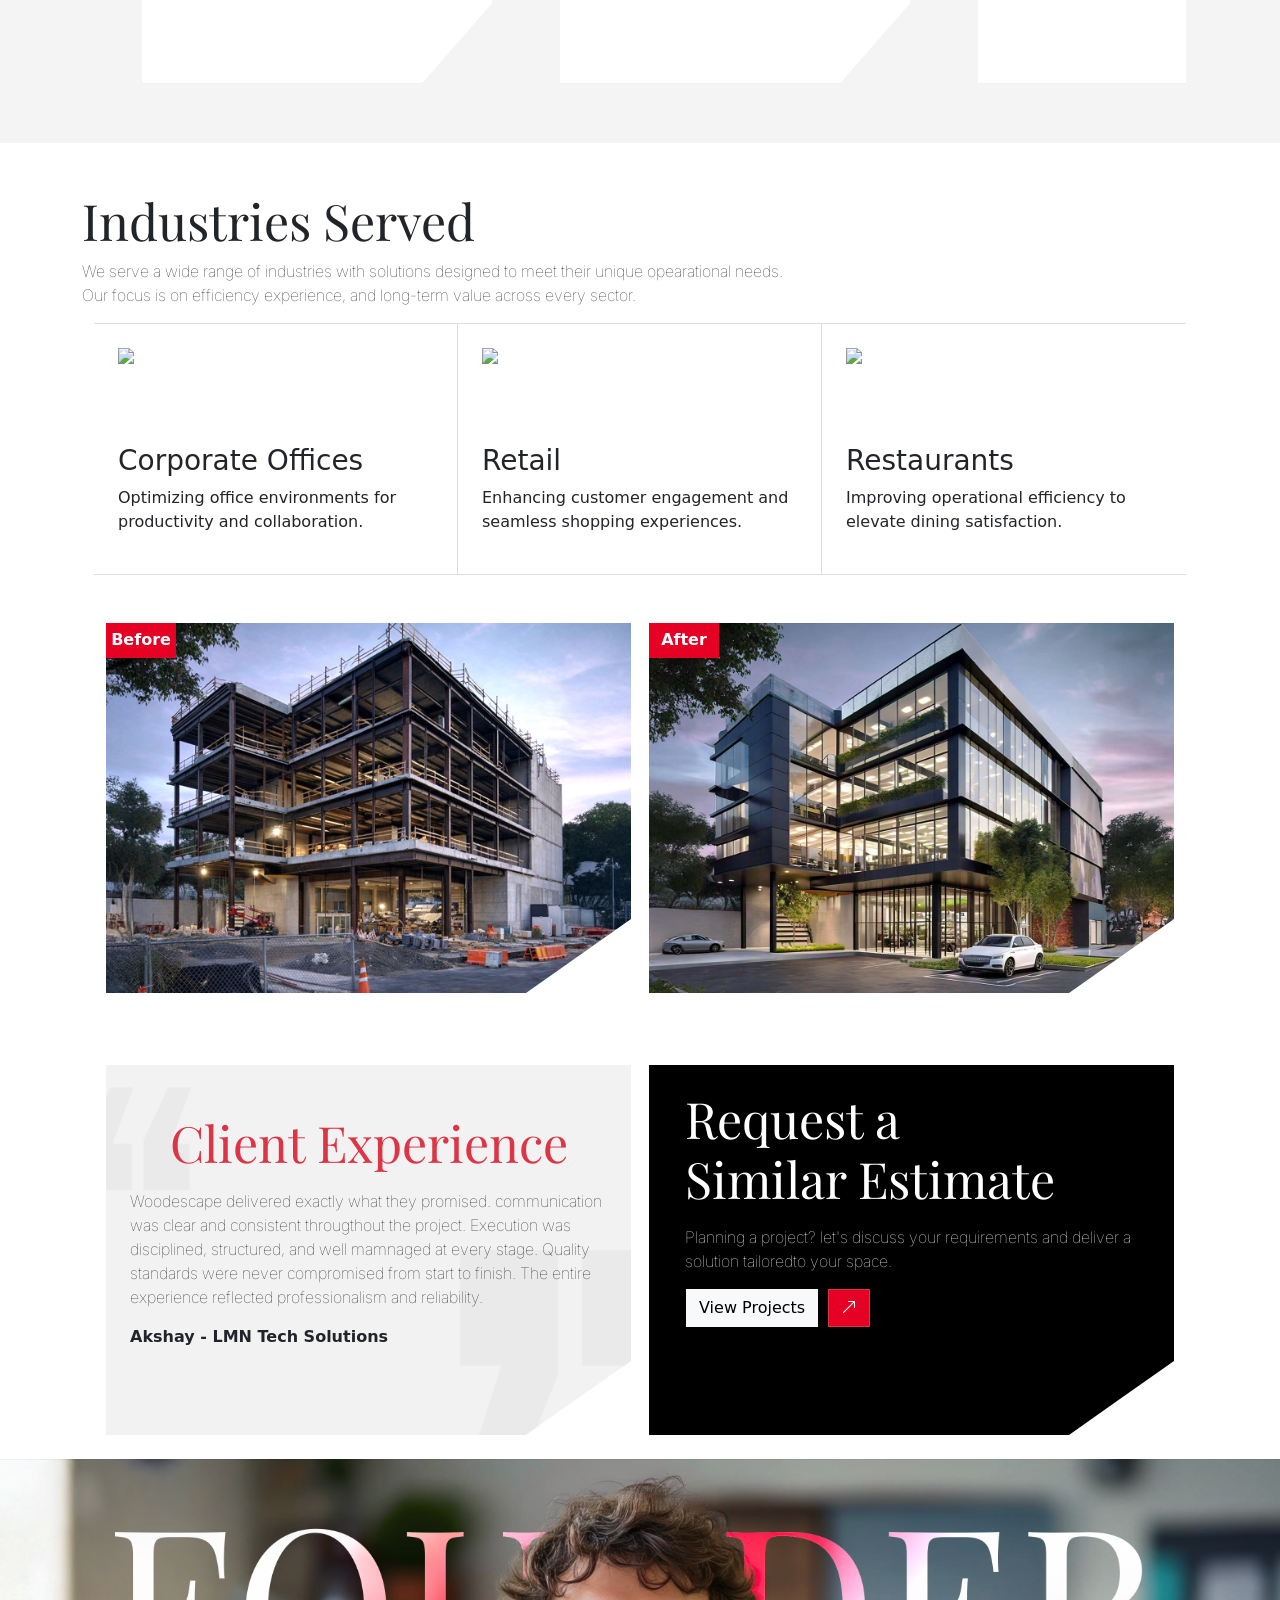
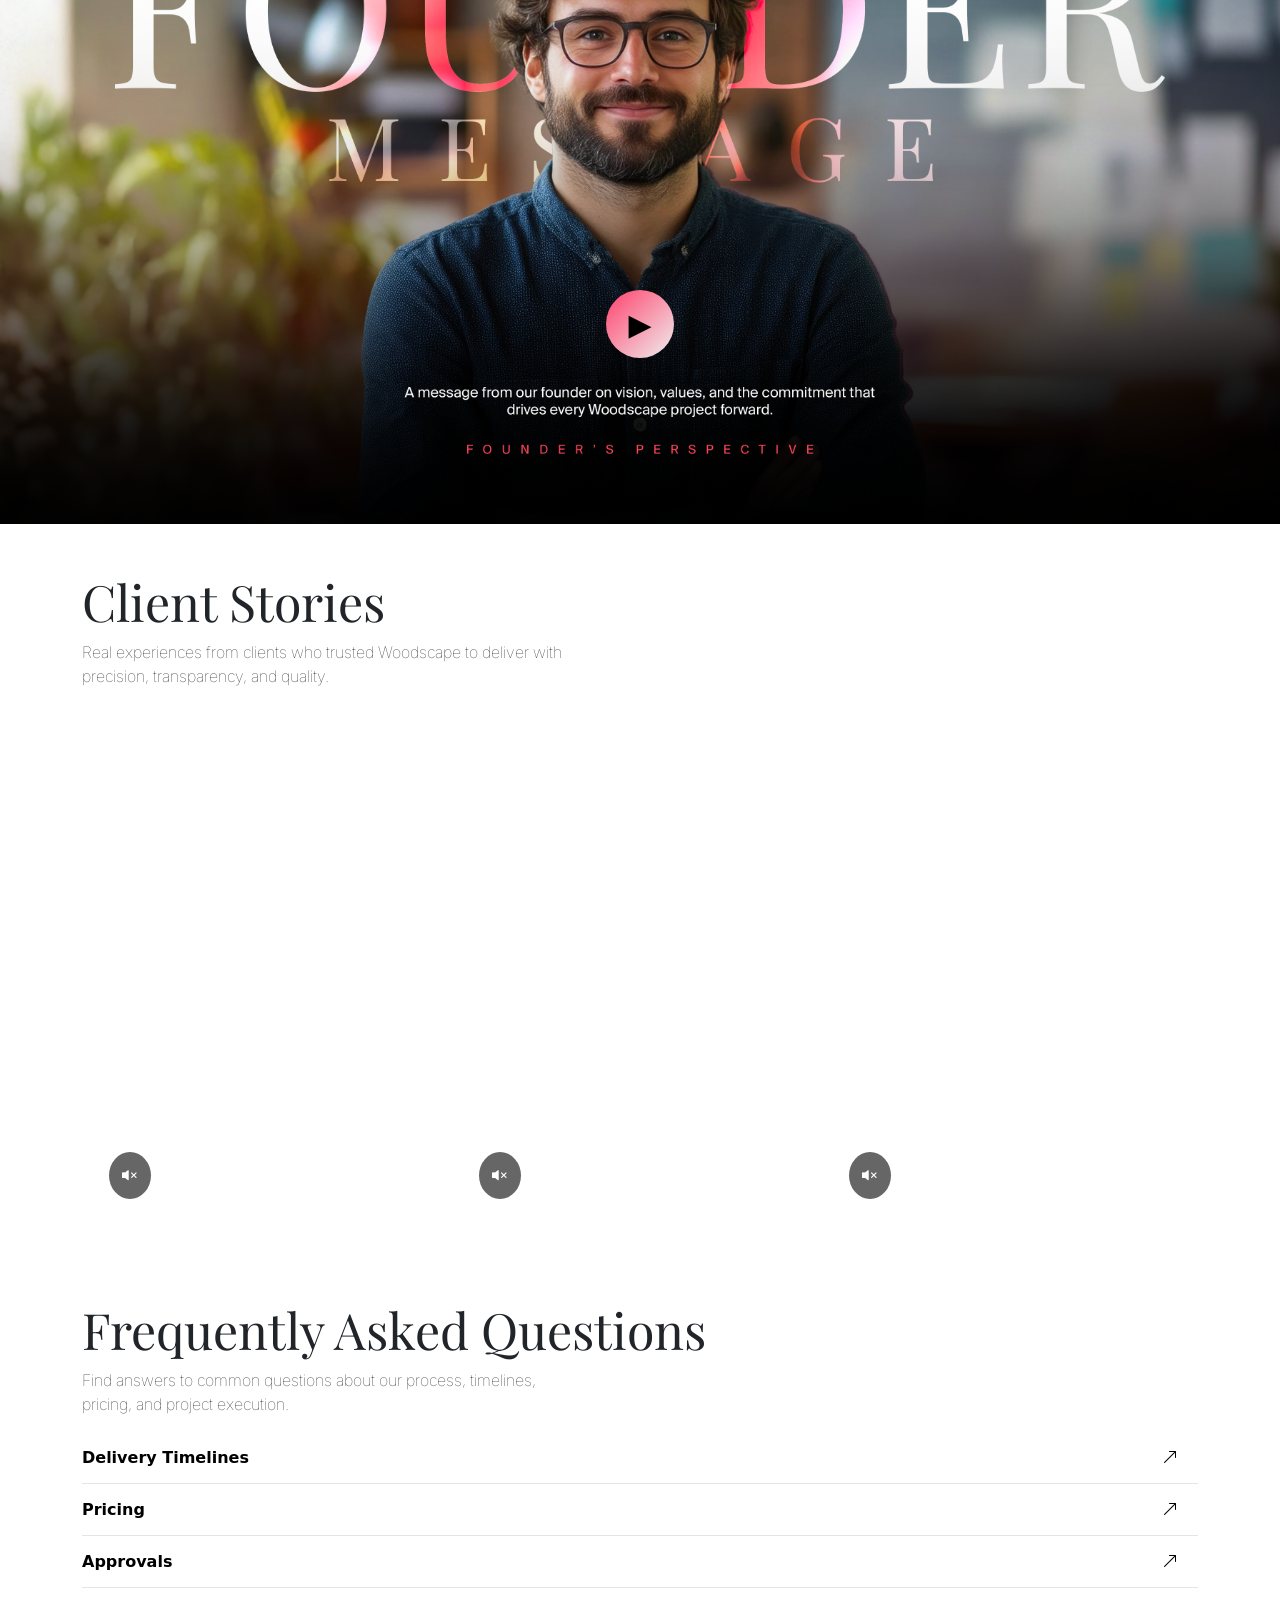
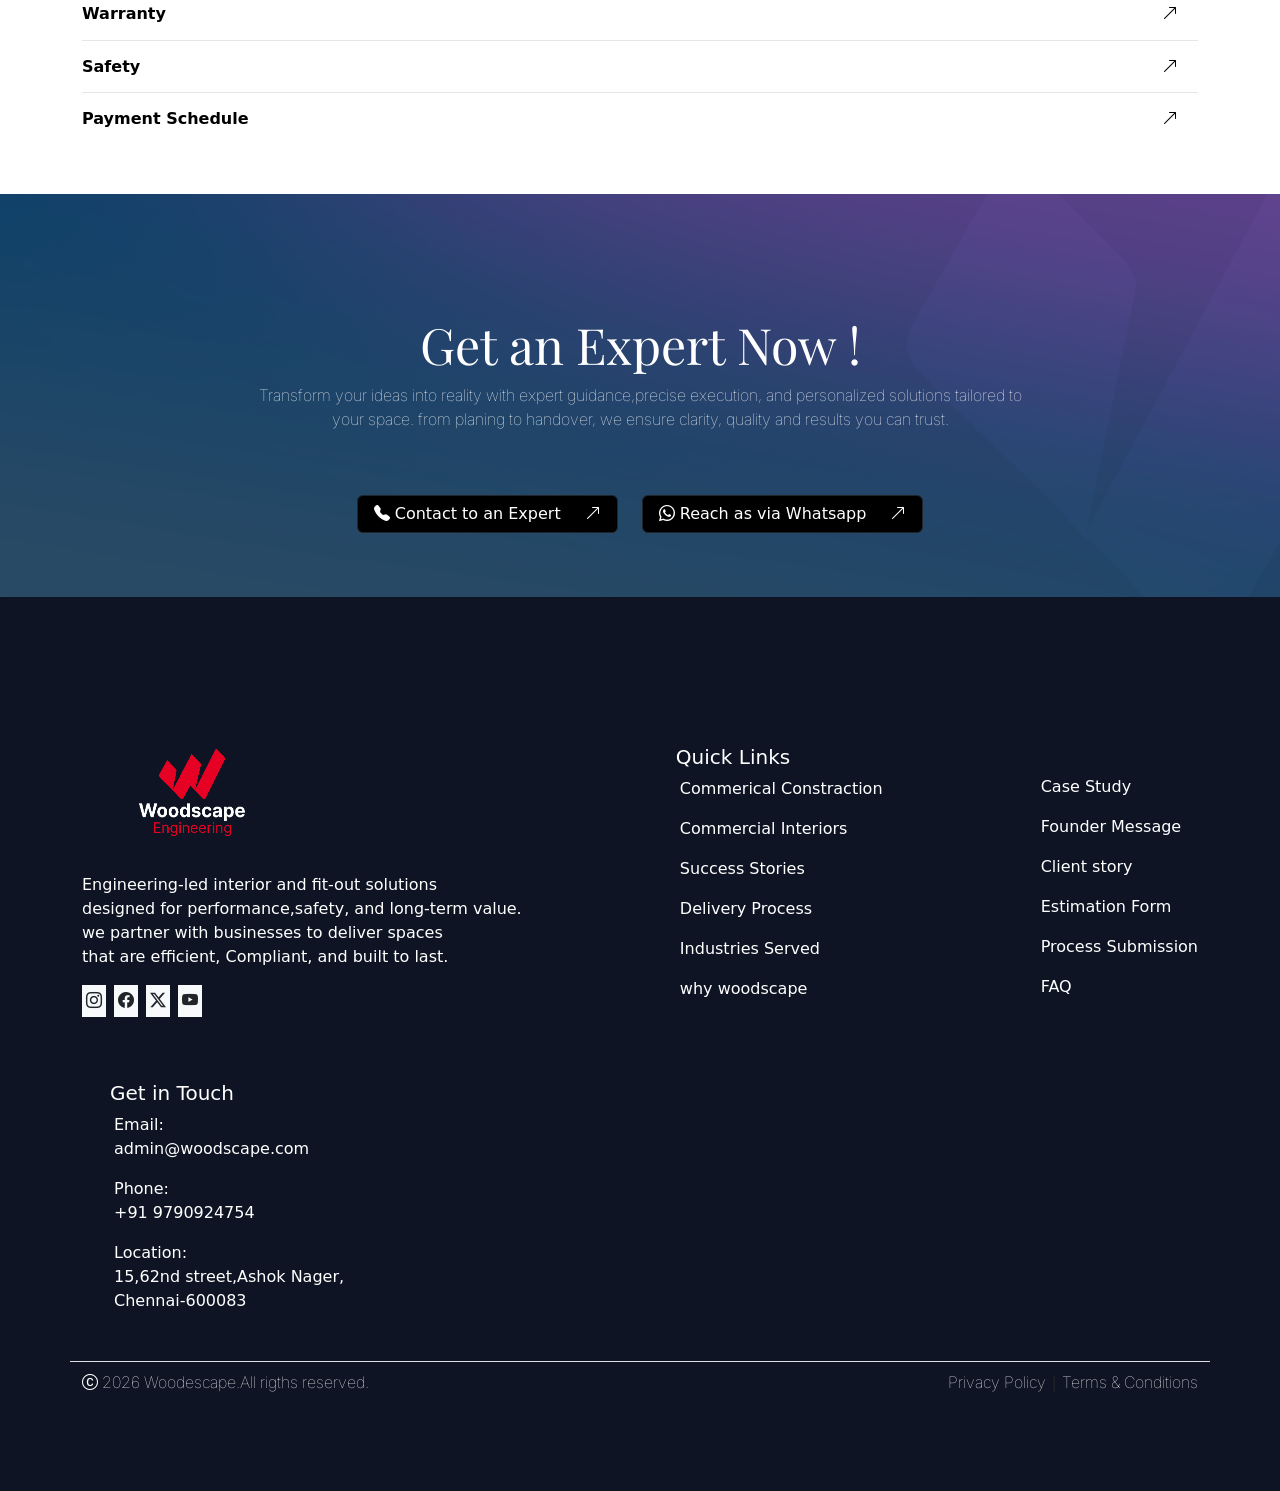
==== commit b9d30760: "responsive fixed" ====
--- a/index.html
+++ b/index.html
@@ -64,7 +64,7 @@
             </div>
         </nav>
        <!-- Carousel Images Only -->
-        <div id="heroCarousel" class="carousel slide" data-bs-ride="carousel" data-bs-interval="6000">
+        <div id="heroCarousel" class="carousel slide" data-bs-ride="carousel" data-bs-interval="6000" style="margin-bottom: 100px;">
             <!-- Indicators -->
                 <div class="carousel-indicators">
                 <button type="button" data-bs-target="#heroCarousel" data-bs-slide-to="0" class="active"></button>
@@ -91,13 +91,13 @@
 
 
         <!-- 🔥 STATIC CONTENT OVER CAROUSEL -->
-        <div class="hero-overlay d-flex align-items-center">
+        <div class="hero-overlay d-flex align-items-center" style="margin-top: 70px;">
             <div class="container">
                 <div class="row align-items-center">
 
                     <!-- Left Content -->
                     <div class="col-md-6 text-white">
-                        <h2 class="fw-light playfair-display-title" style="font-size:70px;">
+                        <h2 class="fw-light playfair-display-title fs-md-5" style="font-size:70px;">
                             Commercial Construction and Interiors
                         </h2>
 
@@ -187,7 +187,9 @@
    <!-- commercial-constraction -->
     <section class="Commerical-Constraction container-fluid d-flex flex-wrap">
 
-        <div class="sideimg sideimg-1"></div>
+        <div class="sideimg sideimg-1">
+
+        </div>
 
         <div class="content">
 
@@ -230,7 +232,7 @@
             </div>
 
             <!-- Buttons -->
-            <div class="ms-5 mt-5">
+            <div class="ms-5 mt-5 mb-5">
                 <a href="#" class="d-inline-flex text-decoration-none">
 
                     <span class="btn btn-dark rounded-0 black-btn">
@@ -296,7 +298,7 @@
             </div>
 
             <!-- Buttons -->
-            <div class="ms-5 mt-5">
+            <div class="ms-5 mt-5 mb-5">
                 <a href="#" class="d-inline-flex text-decoration-none">
 
                     <span class="btn btn-dark rounded-0 black-btn">
@@ -792,15 +794,15 @@
                 </div>
 
             </div>
-            <div class="container d-flex flex-wrap mt-5">
-                <div class="square1 ms-5 mb-4">
+            <div class="container d-flex flex-wrap justify-content-between mt-5">
+                <div class="square1 mb-4">
                     <div class="square2">
                         <div class="tag-label text-start">
                             <p class="pt-3 text-white">Before</p>
                         </div>
                     </div>
                 </div>
-                <div class="square3 ms-5 mb-4">
+                <div class="square3 mb-4">
                     <div class="square2">
                         <div class="tag-label text-start">
                             <p class="pt-3 text-white">After</p>
@@ -808,8 +810,8 @@
                     </div>
                 </div>
             </div>
-            <div class="container d-flex flex-wrap mt-5">
-                <div class="square4 ms-5 mb-4">
+            <div class="container d-flex flex-wrap justify-content-between mt-5">
+                <div class="square4 mb-4">
                     <div class="square2">
                         <div class="tag-label text-start">
                            <h2 class="playfair-display-title text-danger mt-5 text-center" style="font-size: 50px;">Client Experience</h2>
@@ -821,7 +823,7 @@
                         </div>
                     </div>
                 </div>
-                <div class="square5 ms-5 mb-4">
+                <div class="square5 mb-4">
                     <div class="square2">
                         <div class="container">
                             <h2 class="playfair-display-title text-white text-start mt-4 ms-4" style="font-size: 50px;">Request a <br>Similar Estimate</h2>
@@ -1072,23 +1074,28 @@
         <p class="inter-para text-center text-white">Transform your ideas into reality with expert guidance,precise execution, and personalized solutions tailored to <br>
             your space. from planing to handover, we ensure clarity, quality and results you can trust.
         </p>
-        <div class="d-flex justify-content-center pt-5">
-             <button class="btn btn-dark d-flex justify-content-between align-items-center px-3 me-4">
-                <span class="me-4"><i class="bi bi-telephone-fill"></i> Contact to an Expert</span>
-                <i class="bi bi-arrow-up-right"></i>
-            </button>
-            <button class="btn btn-dark d-flex justify-content-between align-items-center px-3">
-                <span class="me-4"><i class="bi bi-whatsapp"></i> Reach as via Whatsapp</span>
-                <i class="bi bi-arrow-up-right"></i>
-            </button>
+        <div class="d-flex justify-content-center pt-5 flex-wrap">
+            <div class="mb-3">
+                <button class="btn btn-dark d-flex justify-content-between align-items-center px-3 me-4">
+                    <span class="me-4"><i class="bi bi-telephone-fill"></i> Contact to an Expert</span>
+                    <i class="bi bi-arrow-up-right"></i>
+                </button>
+            </div>
+            <div>
+                <button class="btn btn-dark d-flex justify-content-between align-items-center px-3">
+                    <span class="me-4"><i class="bi bi-whatsapp"></i> Reach as via Whatsapp</span>
+                    <i class="bi bi-arrow-up-right"></i>
+                </button>
+            </div>
+            
         </div>
        
     </section>
     <!-- footer -->
     <section class="footer container-fluid" style="background-color: #0e1423;">
-        <div class="container d-flex border-bottom pb-3 justify-content-between">
+        <div class="container d-flex border-bottom pb-3 justify-content-between flex-wrap">
             <div class="logocompany mt-3">
-                 <a class="navbar-brand text-white ms-4" href="#"><img src="brand/Woodescape Logo.png" alt="" style="width: 220px; height: 160px;"></a>
+                 <a class="navbar-brand text-white text-center" href="#"><img src="brand/Woodescape Logo.png" alt="" style="width: 220px; height: 160px;"></a>
                  <p class="text-white">Engineering-led interior and fit-out solutions <br>
                     designed for performance,safety, and long-term value. <br>
                     we partner with businesses to deliver spaces <br>
@@ -1109,7 +1116,7 @@
                     </div>
                 </div>
             </div>
-            <div class="footerlinks1 mt-5 mb-3 text-white">
+            <div class="footerlinks1 mt-5 mb-3 text-white justify-content-start">
                 <h5 class="ms-4 ps-1">Quick Links</h5>
                 <ul style="list-style-type: none;">
                     <li class="mb-3"><a href="" class="text-decoration-none text-white">Commerical Constraction </a></li>
--- a/css/index.css
+++ b/css/index.css
@@ -137,7 +137,7 @@
 }
 
 .sideimg{
-    width:50%;
+    width:800px;
     min-height:100vh;
     background-size:cover;
     background-position:center;
@@ -273,12 +273,9 @@
     color: #fff;
 }
 
-.grid-wrapper {
+.grid-lines {
     border-top: 1px solid #ddd;
     border-bottom: 1px solid #ddd;
-}
-
-.grid-lines {
     border-right: 1px solid #ddd;
     border-bottom: 1px solid #ddd;
     min-height: 220px;
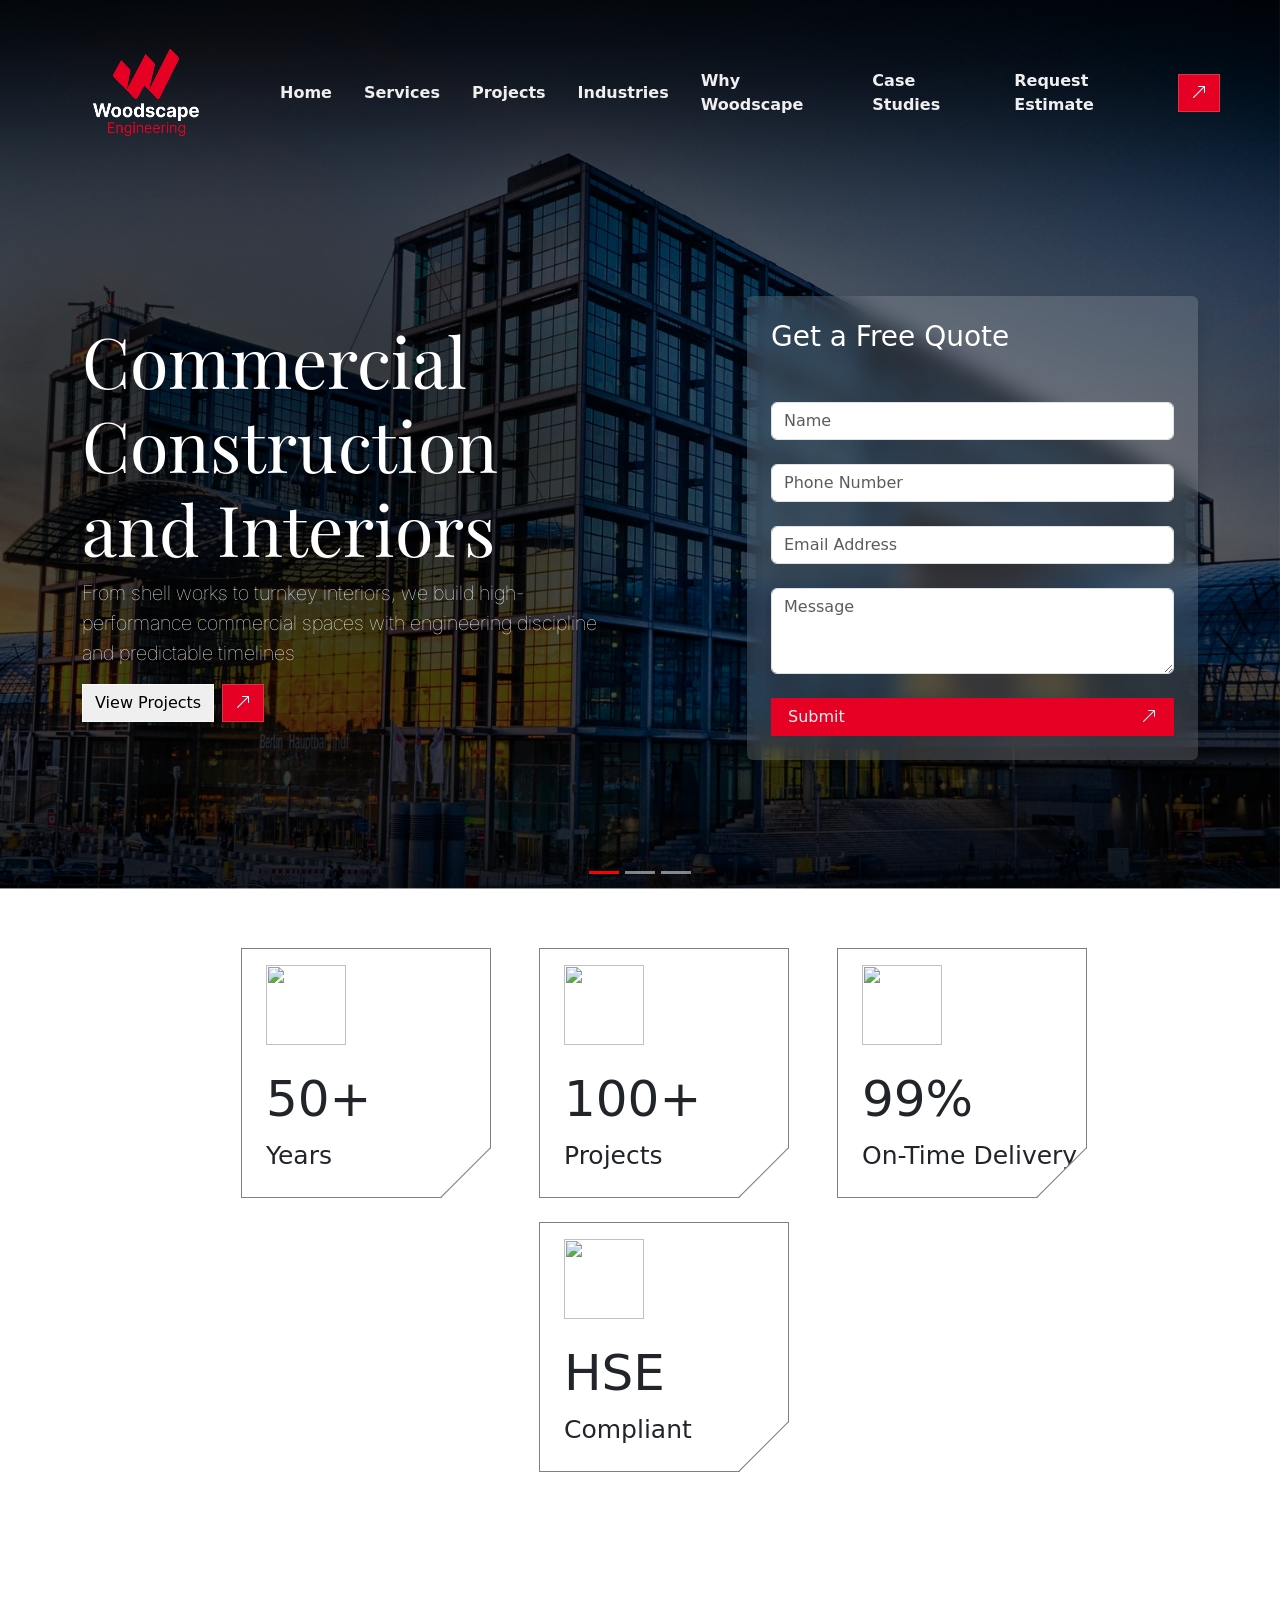
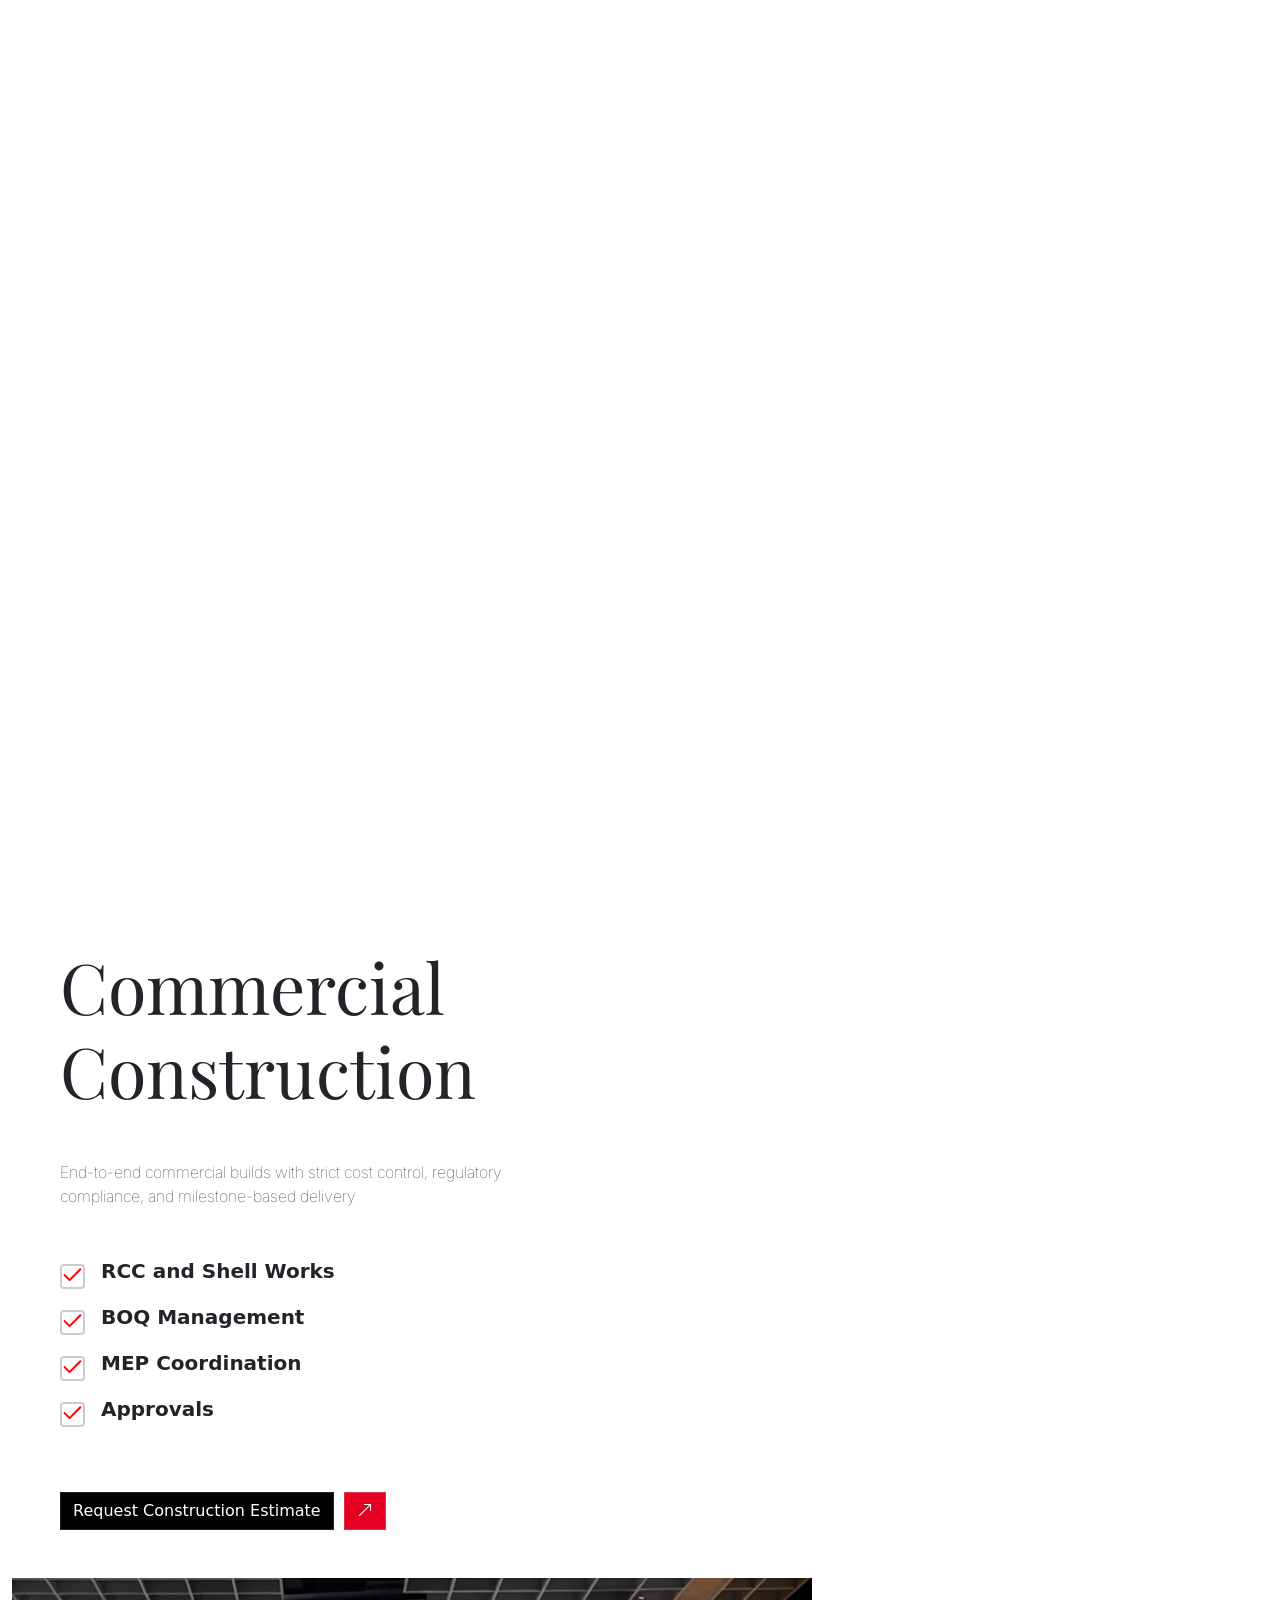
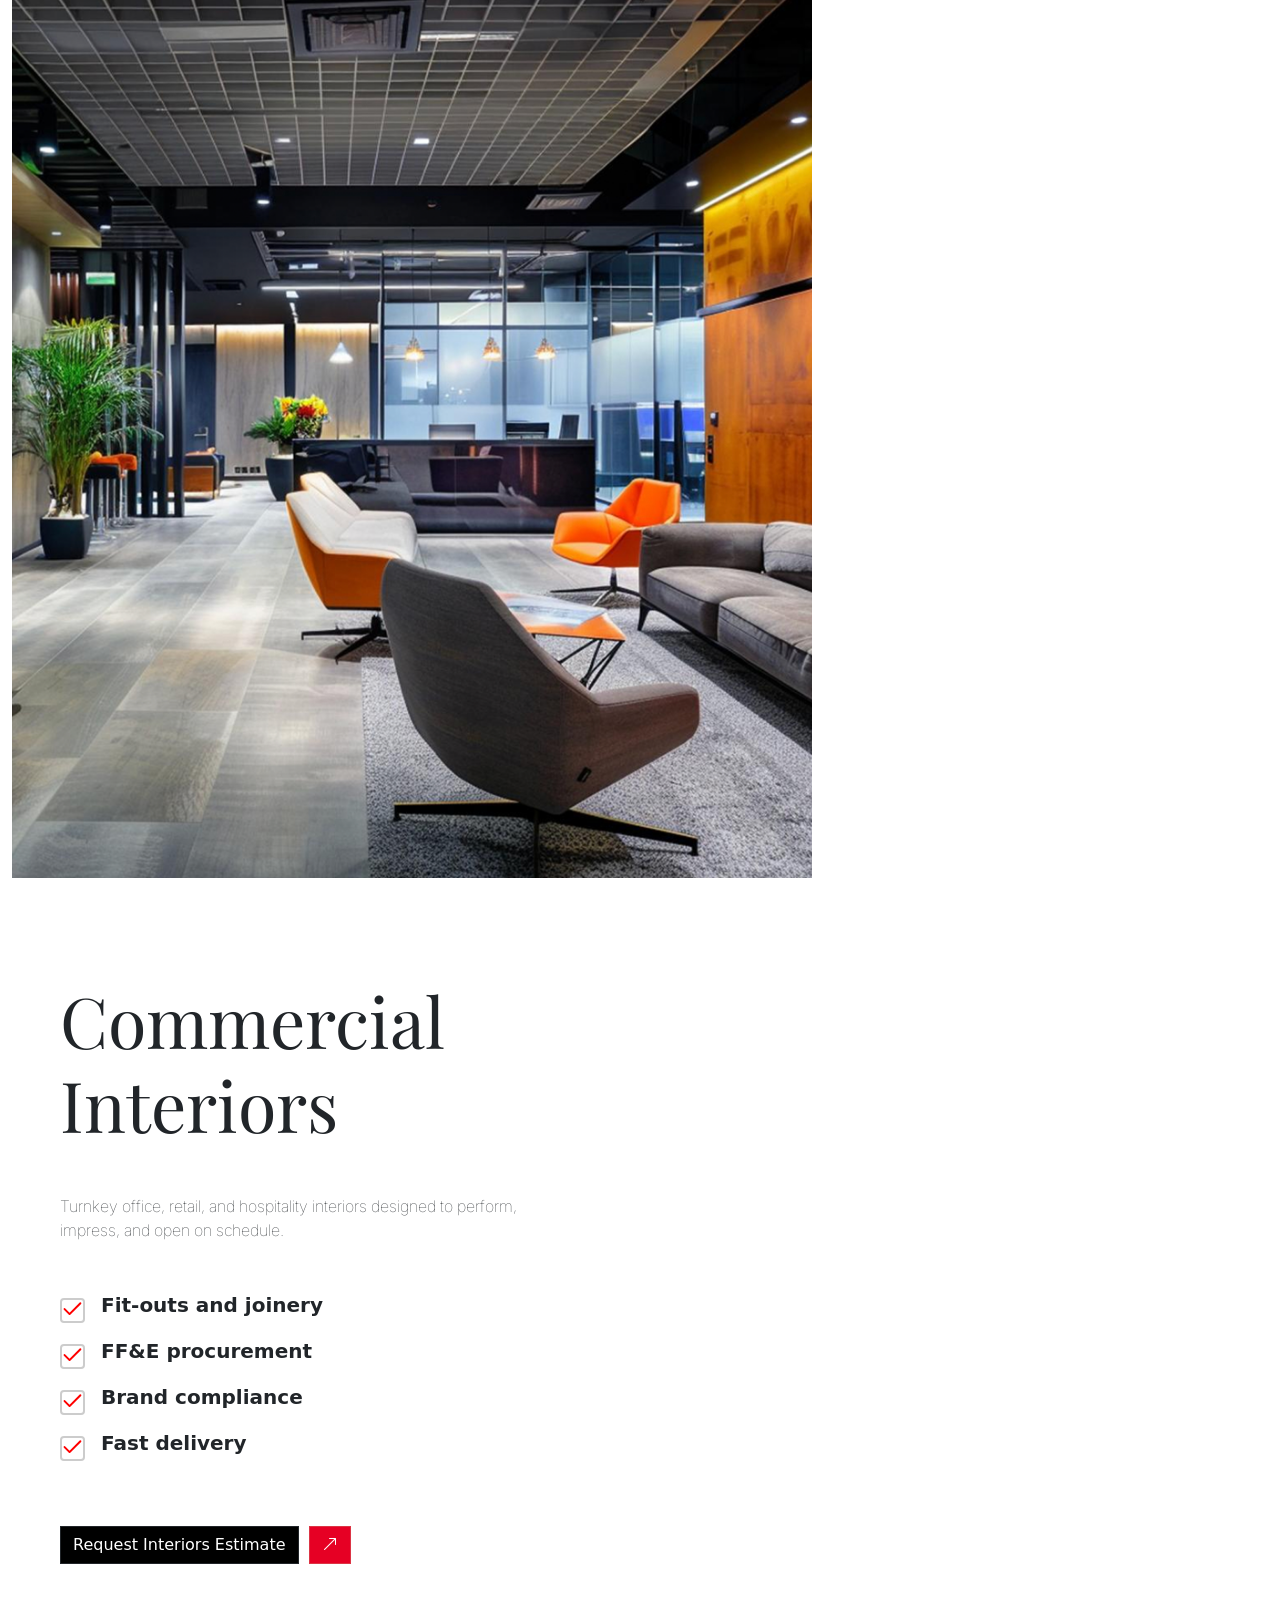
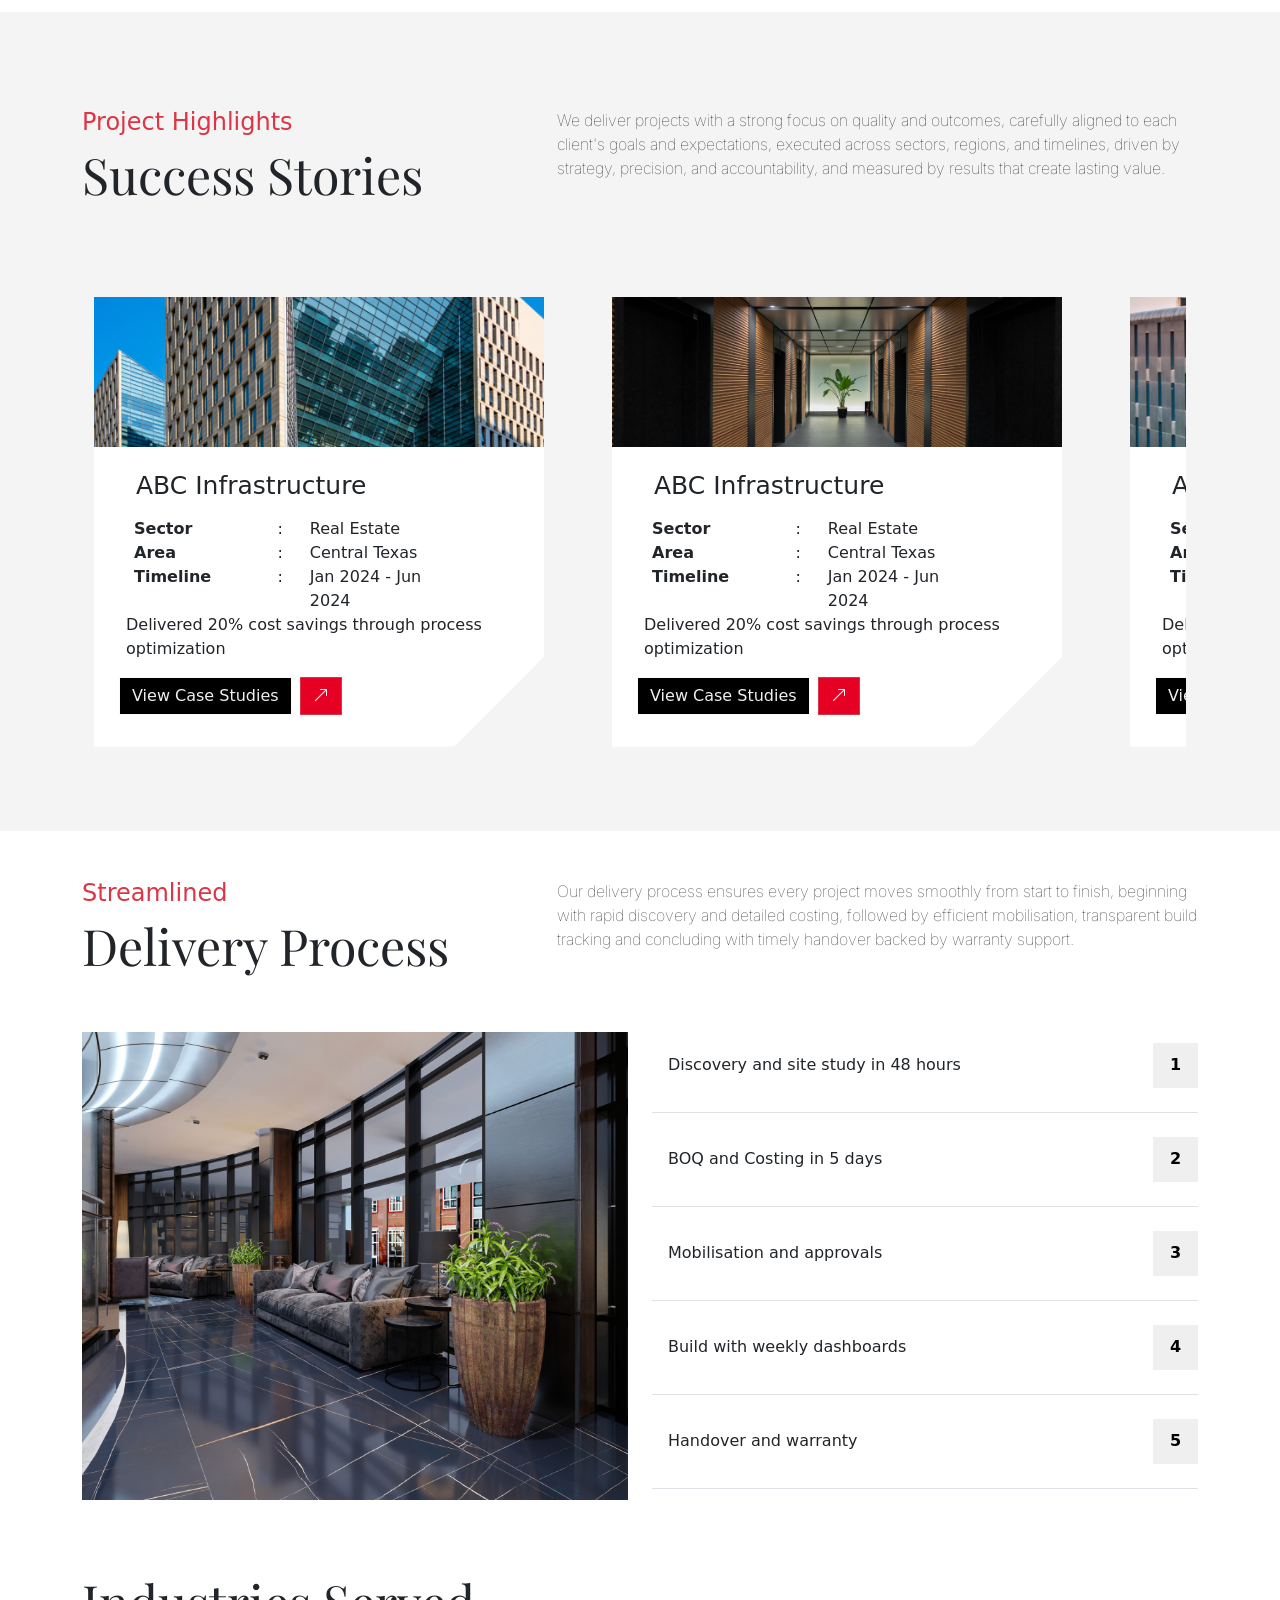
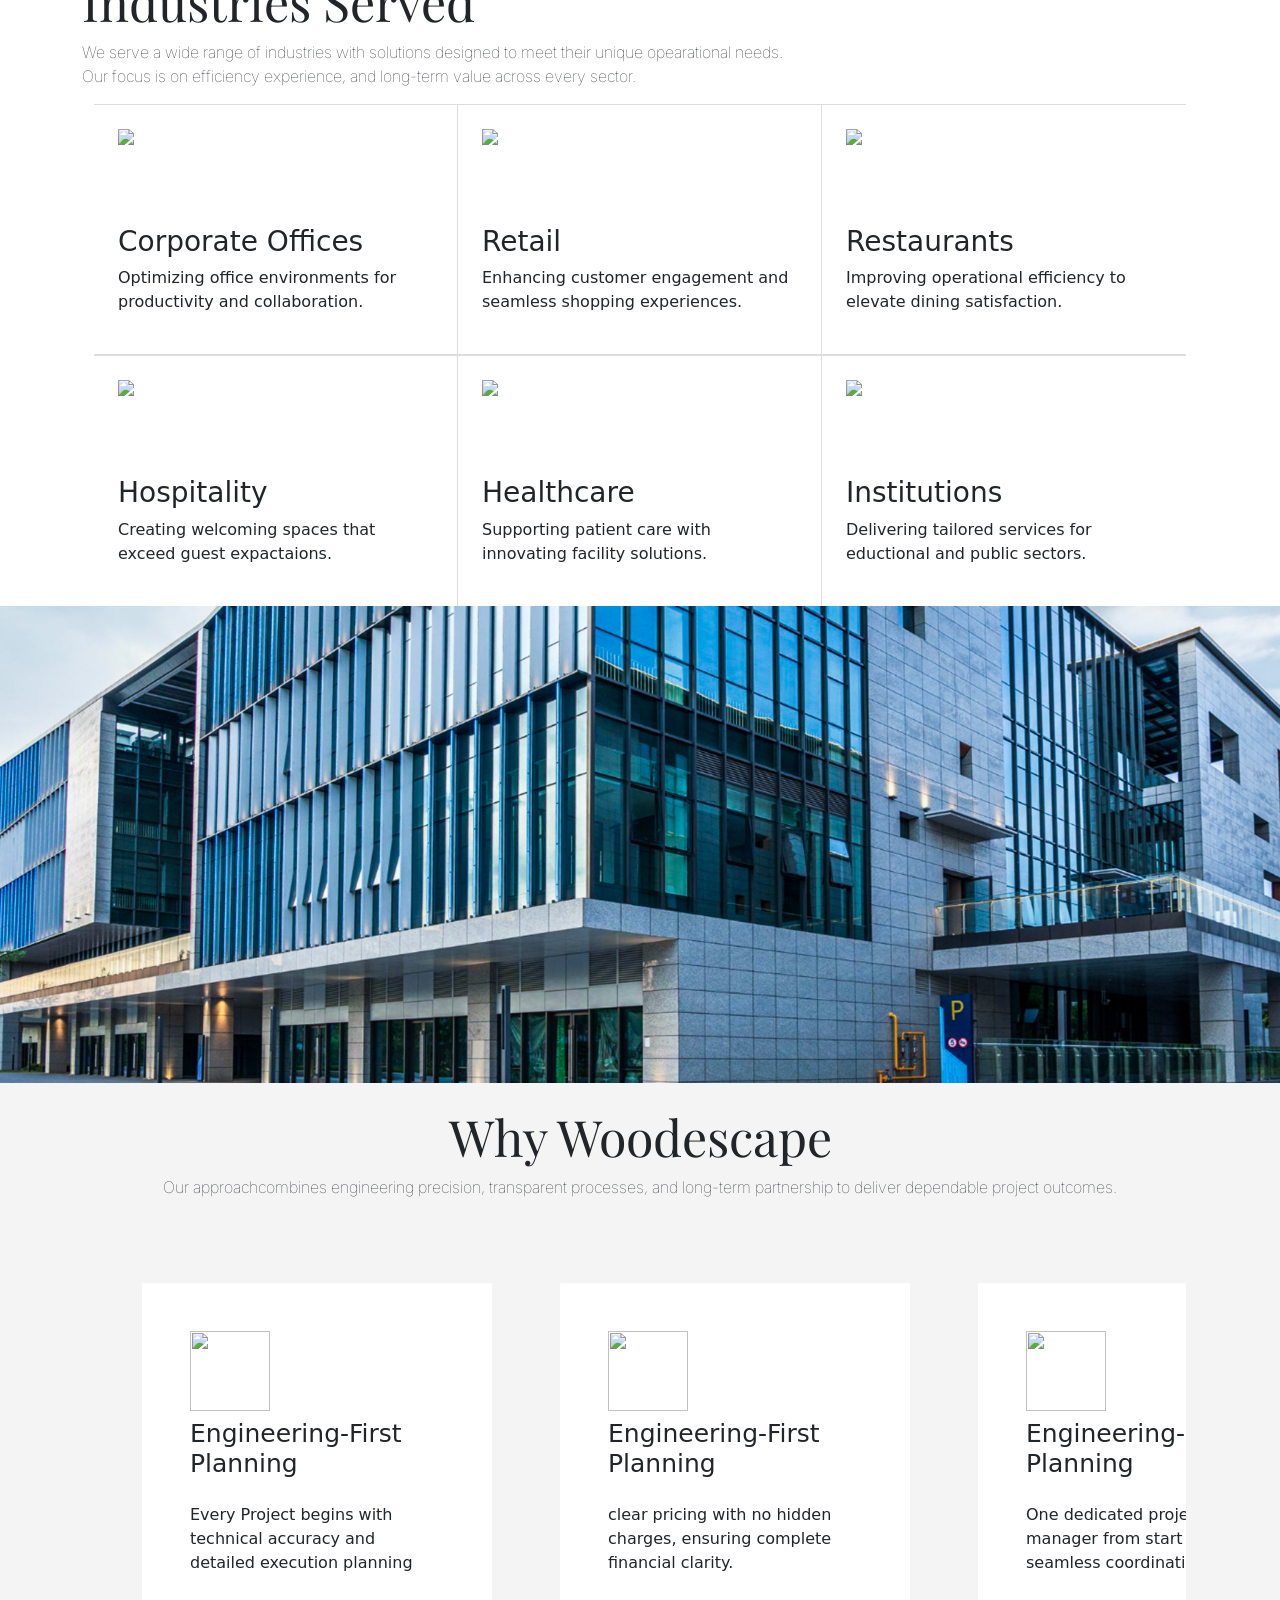
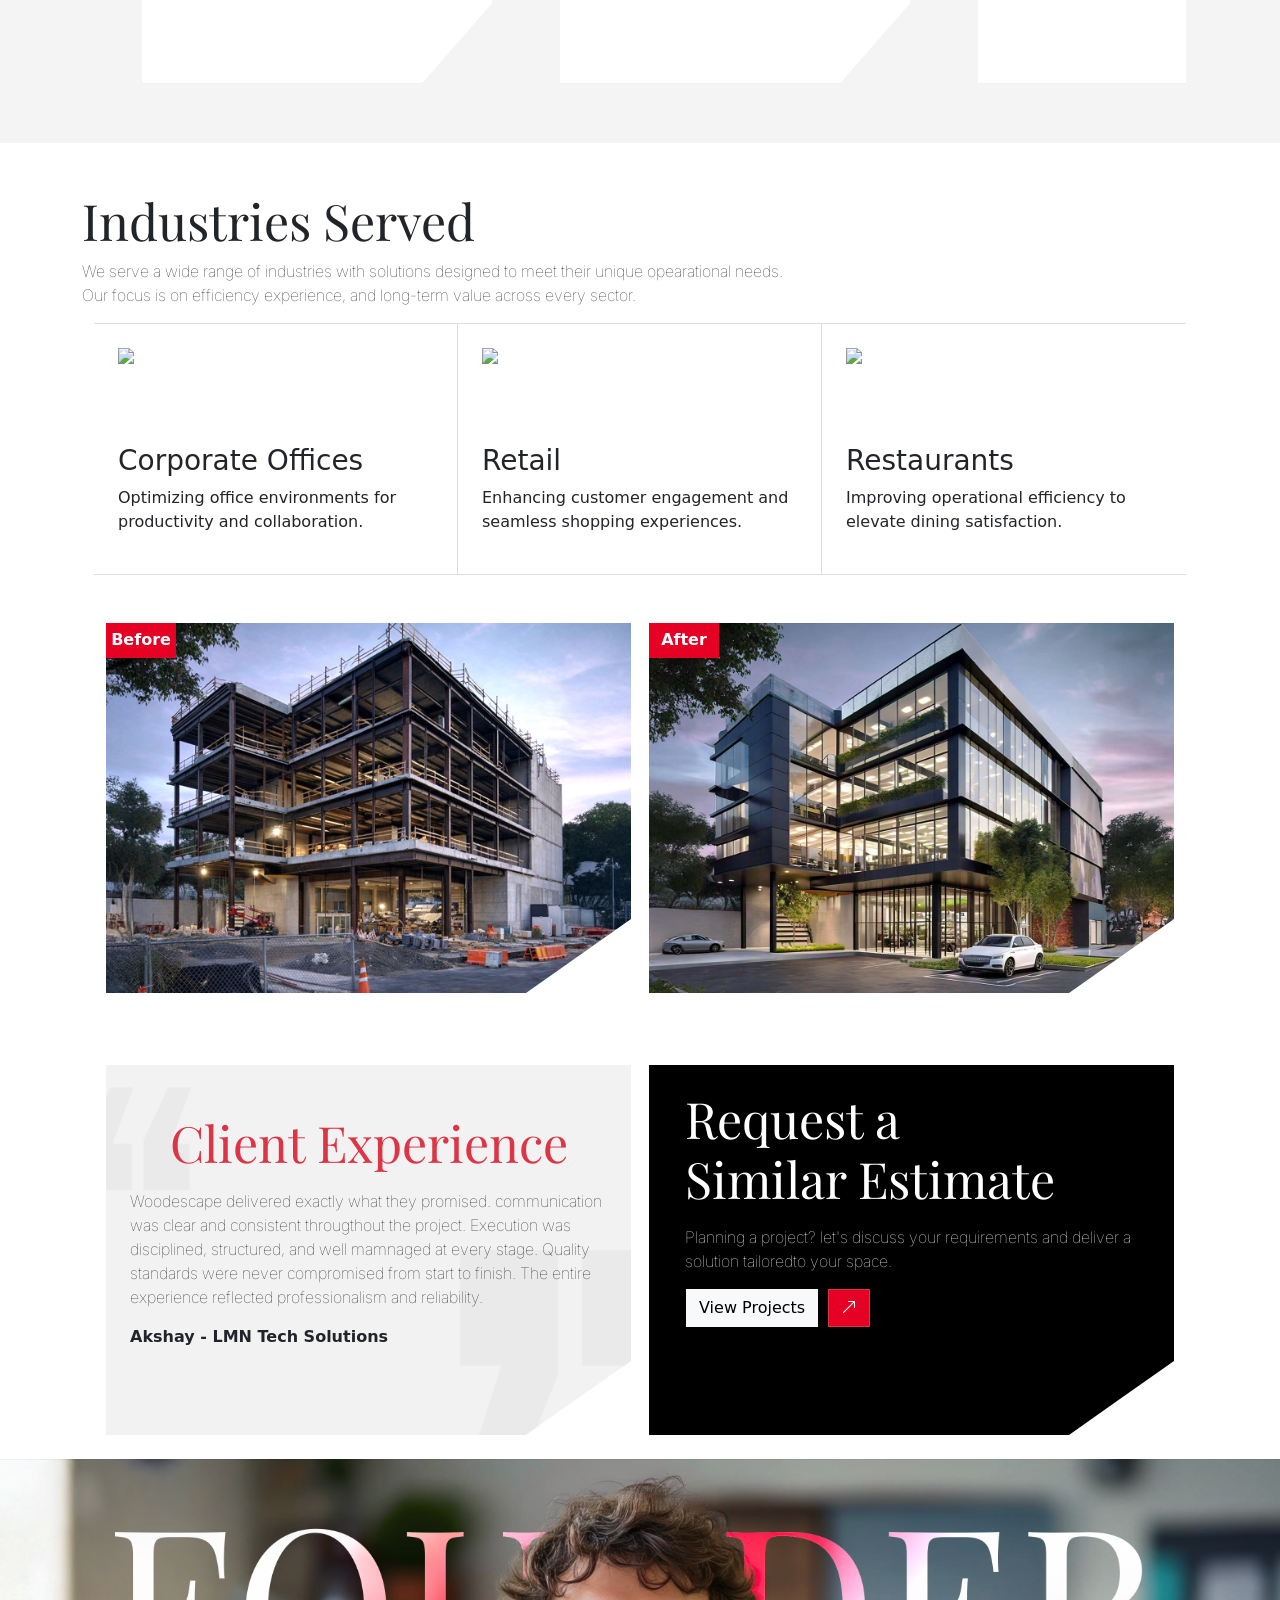
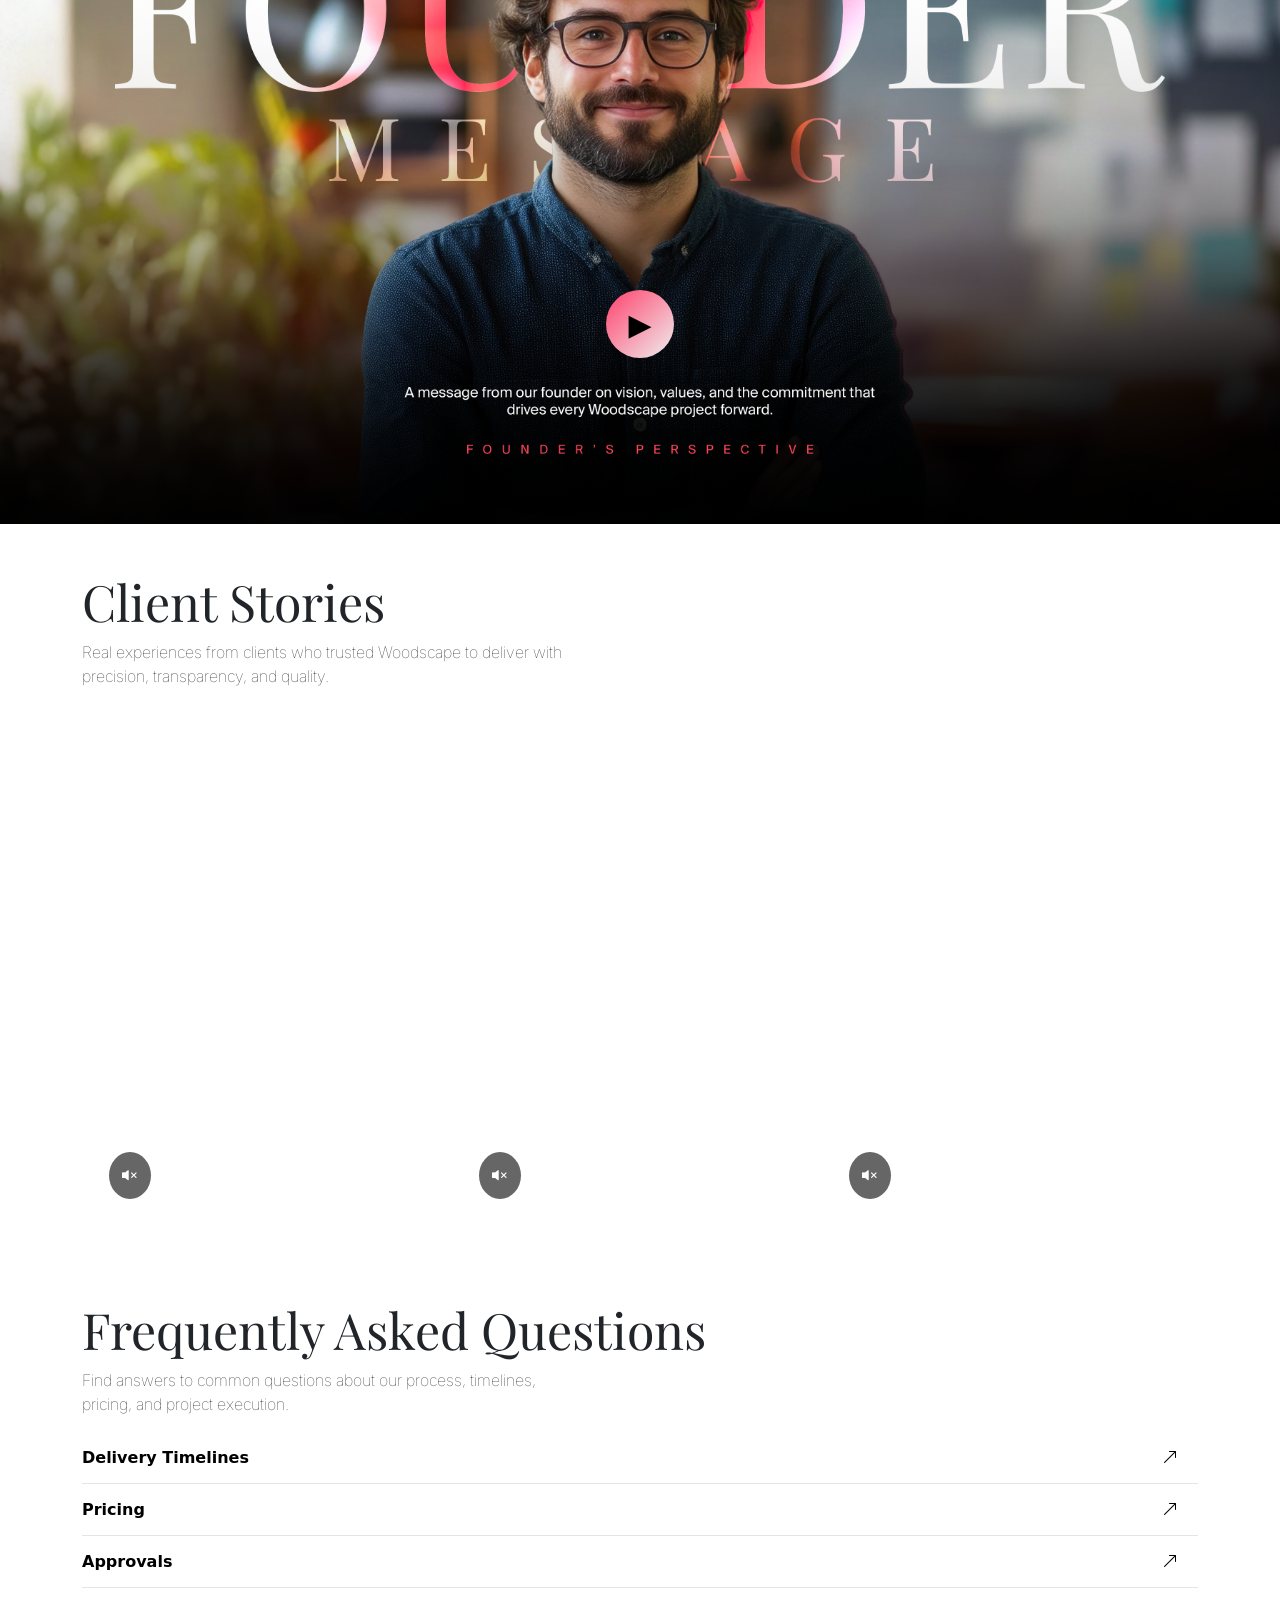
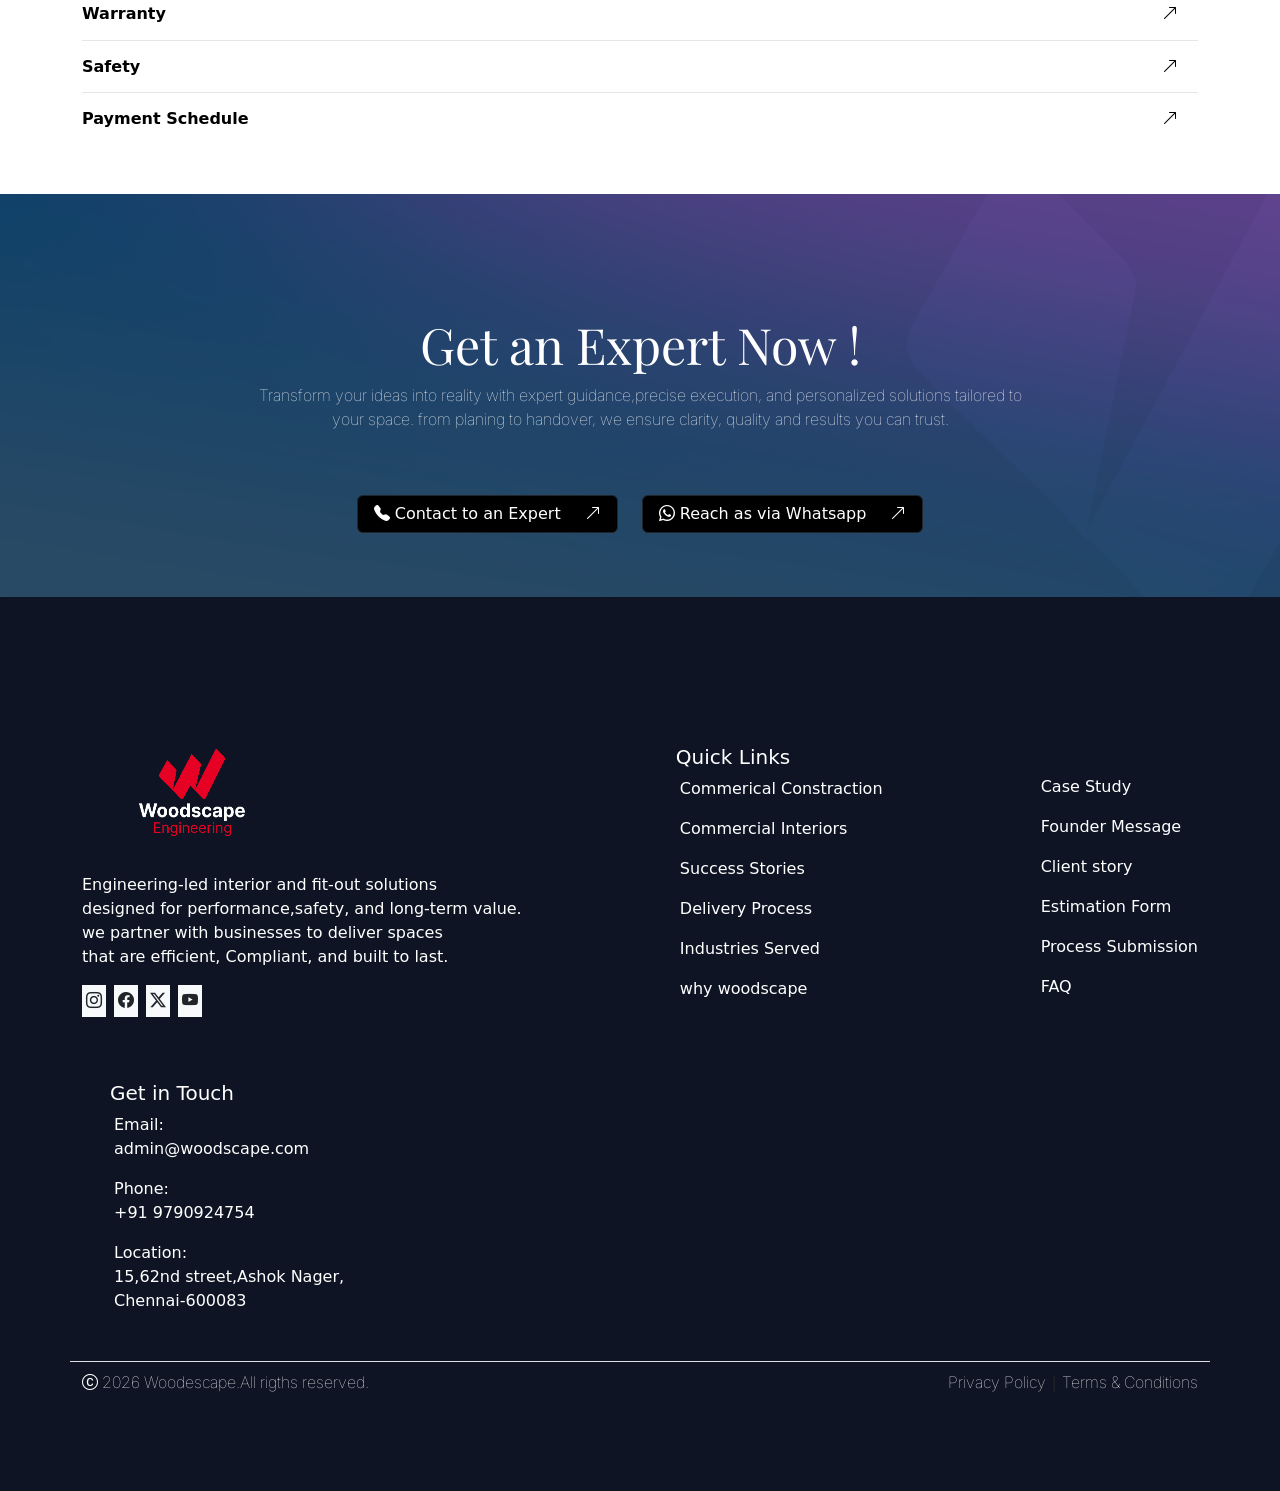
==== commit 18b2cd65: "update" ====
--- a/index.html
+++ b/index.html
@@ -27,10 +27,10 @@
                 <button class="navbar-toggler" type="button" data-bs-toggle="collapse"
                     data-bs-target="#navbarSupportedContent" aria-controls="navbarSupportedContent"
                     aria-expanded="false" aria-label="Toggle navigation">
-                    <span class="navbar-toggler-icon"></span>
+                    <i class="bi bi-list text-white"></i>
                 </button>
 
-                <div class="collapse navbar-collapse me-4" id="navbarSupportedContent">
+                <div class="collapse navbar-collapse mobile-menu me-4" id="navbarSupportedContent">
                     <ul class="navbar-nav ms-auto mb-2 mb-lg-0 align-items-center">
                         <li class="nav-item me-3">
                             <a class="nav-link" href="#">Home</a>
@@ -97,7 +97,7 @@
 
                     <!-- Left Content -->
                     <div class="col-md-6 text-white">
-                        <h2 class="fw-light playfair-display-title fs-md-5" style="font-size:70px;">
+                        <h2 class="fw-light playfair-display-title">
                             Commercial Construction and Interiors
                         </h2>
 
@@ -117,7 +117,7 @@
                     </div>
 
                     <!-- Right Form -->
-                    <div class="col-md-5 offset-md-1">
+                    <div class="col-md-5 offset-md-1 mt-3">
                         <div class="card form-card p-4 shadow border-0">
                             <h3 class="mb-5">Get a Free Quote</h3>
 
@@ -878,7 +878,7 @@
                         </video>
 
                         <!-- Mute Button -->
-                        <button class="mute-btn" onclick="toggleMute1()">
+                       <button class="mute-btn" onclick="toggleMute('cardVideo1','muteIcon1')">
                             <i id="muteIcon1" class="bi bi-volume-mute-fill"></i>
                         </button>
 
@@ -890,7 +890,7 @@
                     </video>
 
                     <!-- Mute Button -->
-                    <button class="mute-btn" onclick="toggleMute2()">
+                    <button class="mute-btn" onclick="toggleMute('cardVideo2','muteIcon2')">
                         <i id="muteIcon2" class="bi bi-volume-mute-fill"></i>
                     </button>
 
@@ -902,19 +902,7 @@
                     </video>
 
                     <!-- Mute Button -->
-                    <button class="mute-btn" onclick="toggleMute3()">
-                        <i id="muteIcon3" class="bi bi-volume-mute-fill"></i>
-                    </button>
-
-                    </div>
-                    <div class="square4">
-        
-                    <video id="cardVideo3" autoplay muted loop playsinline>
-                        <source src="./181376-866506956_small.mp4" type="video/mp4">
-                    </video>
-
-                    <!-- Mute Button -->
-                    <button class="mute-btn" onclick="toggleMute3()">
+                  <button class="mute-btn" onclick="toggleMute('cardVideo3','muteIcon3')">
                         <i id="muteIcon3" class="bi bi-volume-mute-fill"></i>
                     </button>
 
@@ -926,8 +914,20 @@
                     </video>
 
                     <!-- Mute Button -->
-                    <button class="mute-btn" onclick="toggleMute4()">
+                   <button class="mute-btn" onclick="toggleMute('cardVideo4','muteIcon4')">
                         <i id="muteIcon4" class="bi bi-volume-mute-fill"></i>
+                    </button>
+
+                    </div>
+                    <div class="square4">
+        
+                    <video id="cardVideo5" autoplay muted loop playsinline>
+                        <source src="./181376-866506956_small.mp4" type="video/mp4">
+                    </video>
+
+                    <!-- Mute Button -->
+                    <button class="mute-btn" onclick="toggleMute('cardVideo5','muteIcon5')">
+                        <i id="muteIcon5" class="bi bi-volume-mute-fill"></i>
                     </button>
 
                     </div>
@@ -1074,7 +1074,7 @@
         <p class="inter-para text-center text-white">Transform your ideas into reality with expert guidance,precise execution, and personalized solutions tailored to <br>
             your space. from planing to handover, we ensure clarity, quality and results you can trust.
         </p>
-        <div class="d-flex justify-content-center pt-5 flex-wrap">
+         <div class="d-flex justify-content-center pt-5 flex-wrap">
             <div class="mb-3">
                 <button class="btn btn-dark d-flex justify-content-between align-items-center px-3 me-4">
                     <span class="me-4"><i class="bi bi-telephone-fill"></i> Contact to an Expert</span>
@@ -1160,6 +1160,7 @@
 
 
     <script src="js/bootstrap.min.js"></script>
+    
     <script>
         const sliders = document.querySelectorAll('.scroll-row');
 
@@ -1192,43 +1193,56 @@
             });
         });
     </script>
+    
     <script>
         function playVideo() {
             const video = document.getElementById("myVideo");
             video.play();
         }
     </script>
+    
     <script>
-        function toggleMute1() {
-            const video = document.getElementById("cardVideo1");
-            const icon = document.getElementById("muteIcon1");
-
-            video.muted = !video.muted;
-
-            if(video.muted){
+
+        function muteAllVideos() {
+            const videos = document.querySelectorAll("video");
+            const icons = document.querySelectorAll(".mute-btn i");
+
+            videos.forEach(video => video.muted = true);
+
+            icons.forEach(icon => {
                 icon.classList.remove("bi-volume-up-fill");
                 icon.classList.add("bi-volume-mute-fill");
-            } else {
+            });
+        }
+
+        function toggleMute(videoId, iconId) {
+
+            const video = document.getElementById(videoId);
+            const icon = document.getElementById(iconId);
+
+            if (video.muted) {
+
+                // mute all first
+                muteAllVideos();
+
+                // unmute selected video
+                video.muted = false;
                 icon.classList.remove("bi-volume-mute-fill");
                 icon.classList.add("bi-volume-up-fill");
-            }
-        }
-        function toggleMute2() {
-            const video = document.getElementById("cardVideo2");
-            const icon = document.getElementById("muteIcon2");
-
-            video.muted = !video.muted;
-
-            if(video.muted){
+
+            } 
+            else {
+
+                // mute selected video
+                video.muted = true;
                 icon.classList.remove("bi-volume-up-fill");
                 icon.classList.add("bi-volume-mute-fill");
-            } else {
-                icon.classList.remove("bi-volume-mute-fill");
-                icon.classList.add("bi-volume-up-fill");
             }
+
         }
 
     </script>
+
 
 
 </body>
--- a/css/index.css
+++ b/css/index.css
@@ -27,6 +27,19 @@
     z-index: 999;
 }
 
+.navbar-toggler {
+    border: none;
+    box-shadow: none;
+}
+
+.navbar-toggler:focus,
+.navbar-toggler:active,
+.navbar-toggler:hover {
+    outline: none;
+    box-shadow: none;
+}
+
+
 .header .navbar .navbar-nav .nav-item a{
     color: #efefef;
 }
@@ -54,6 +67,55 @@
     background-color: black;
     color: #efefef;
 }
+
+.header .hero-overlay h2{
+    font-size: 70px;
+}
+
+@media screen and (max-width: 765px) {
+.header .hero-overlay h2{
+    font-size: 40px;
+  }
+}
+
+@media screen and (max-width: 480px) {
+.header .hero-overlay h2{
+    font-size: 35px;
+  }
+}
+
+/* Mobile Menu Styling */
+@media (max-width: 991px) {
+
+    .mobile-menu {
+        position: fixed;
+        top: 0;
+        left: -100%;
+        width: 75%;
+        height: 100vh;
+        background: black;
+        padding-top: 80px;
+        transition: 0.4s ease;
+        z-index: 999;
+    }
+
+    /* When menu opens */
+    .mobile-menu.show {
+        left: 0;
+    }
+
+    /* Stack menu items */
+    .mobile-menu .navbar-nav {
+        align-items: flex-start !important;
+        padding-left: 20px;
+    }
+
+    .mobile-menu .nav-link {
+        color: white;
+        padding: 15px 0;
+    }
+}
+
 
 .carousel-img {
   height: 100vh;
